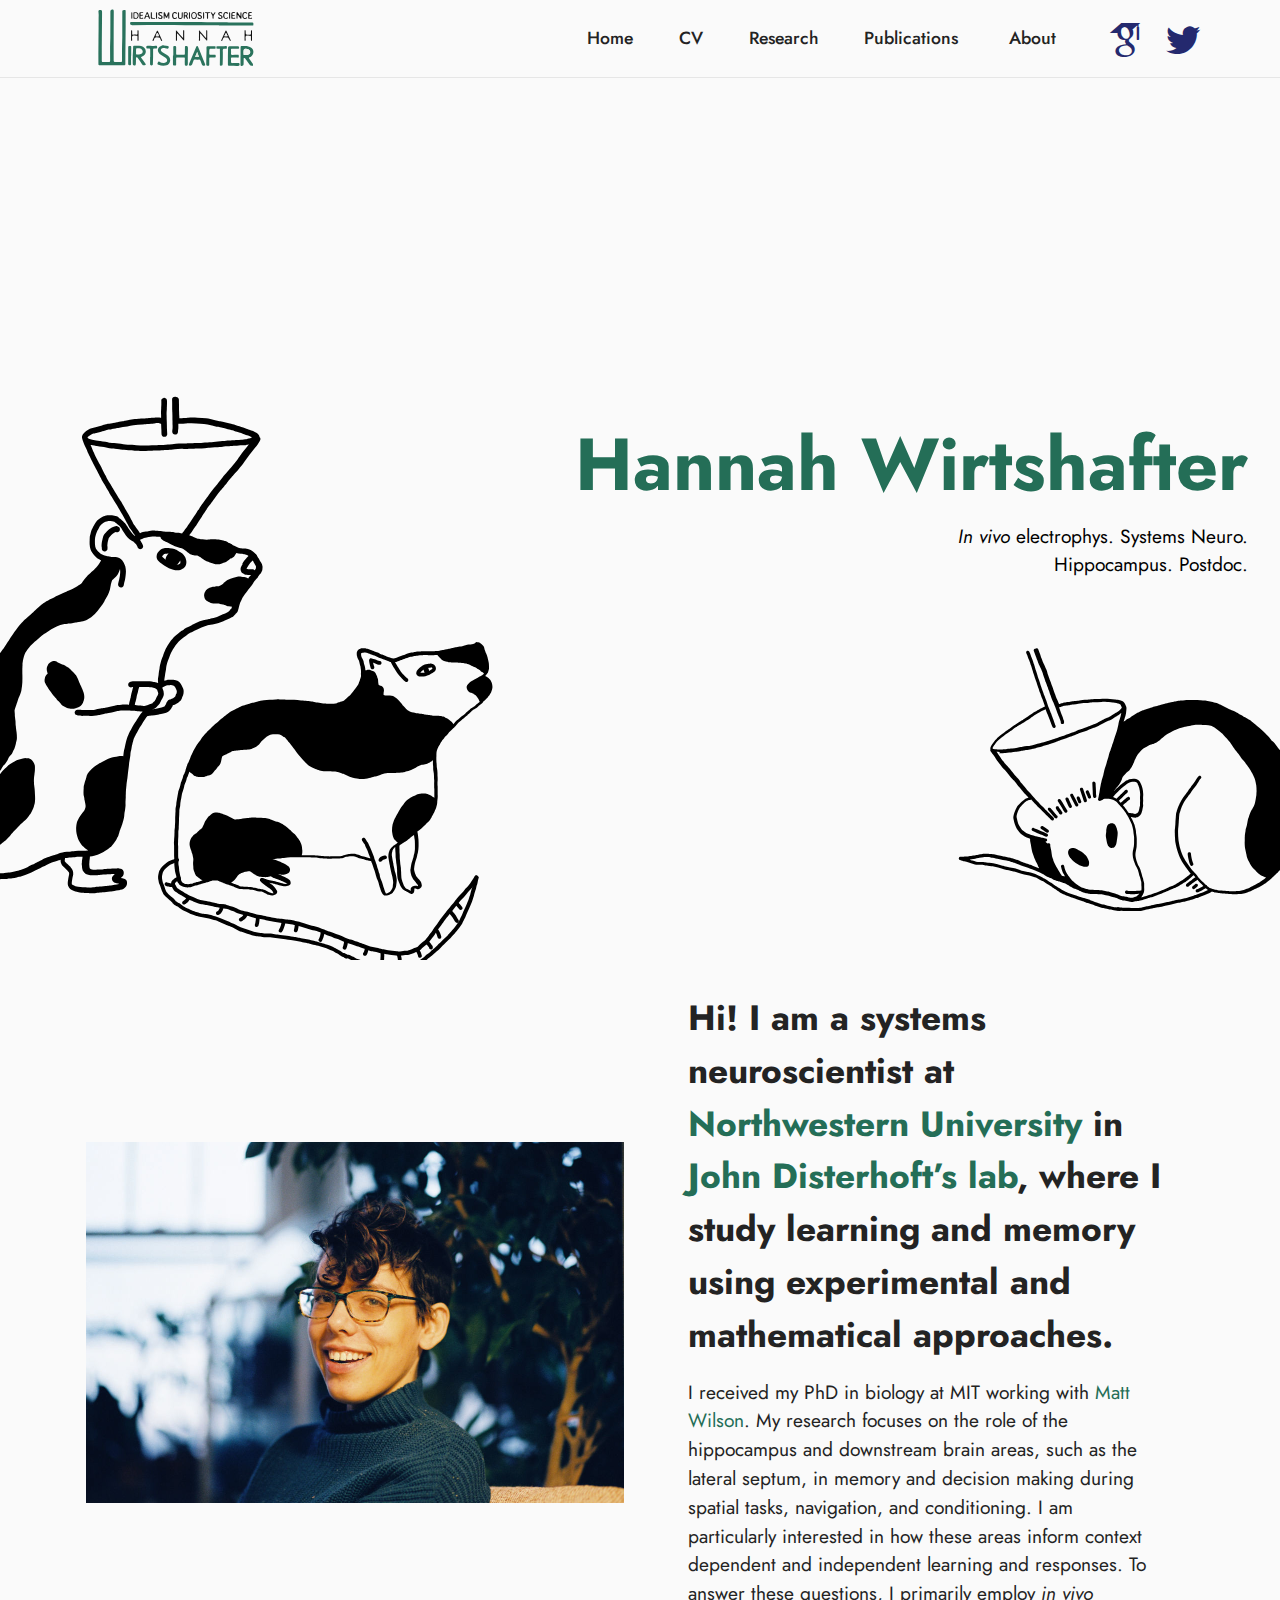
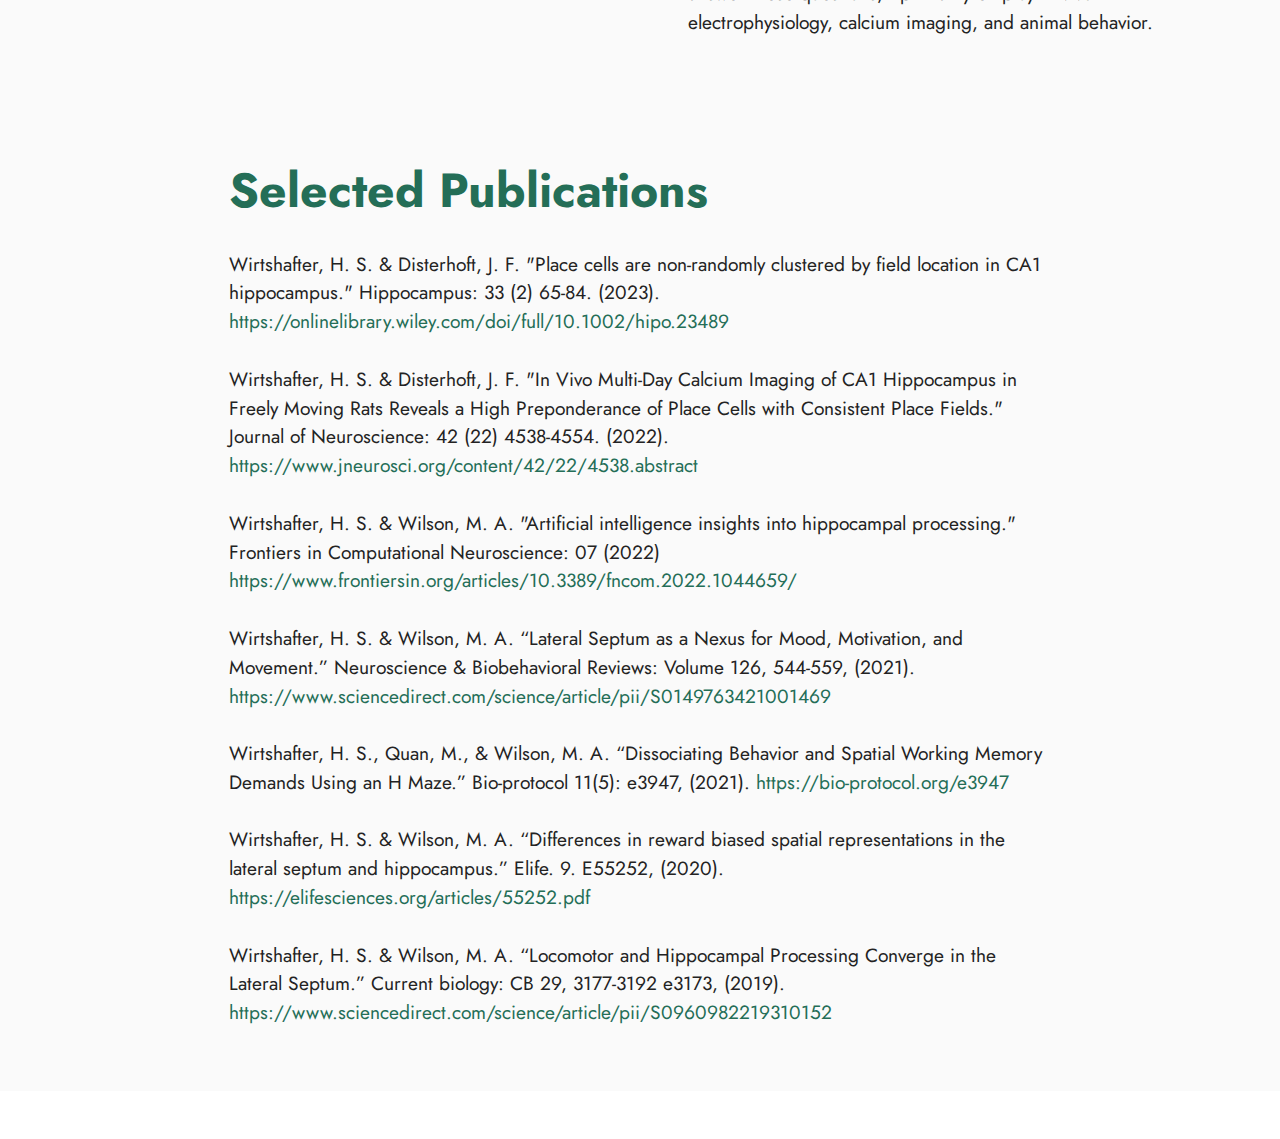
==== Hannah's Site/index.html @ 53ae618f "just some wee updates" ====
<!DOCTYPE html>
<html  >
<head>
  <!-- Site made with Mobirise Website Builder v5.3.10, https://mobirise.com -->
  <meta charset="UTF-8">
  <meta http-equiv="X-UA-Compatible" content="IE=edge">
  <meta name="generator" content="Mobirise v5.3.10, mobirise.com">
  <meta name="viewport" content="width=device-width, initial-scale=1, minimum-scale=1">
  <link rel="shortcut icon" href="assets/images/titletest.svg" type="image/x-icon">
  <meta name="description" content="">


  <title>Home</title>
  <link rel="stylesheet" href="assets/tether/tether.min.css">
  <link rel="stylesheet" href="assets/bootstrap/css/bootstrap.min.css">
  <link rel="stylesheet" href="assets/bootstrap/css/bootstrap-grid.min.css">
  <link rel="stylesheet" href="assets/bootstrap/css/bootstrap-reboot.min.css">
  <link rel="stylesheet" href="assets/dropdown/css/style.css">
  <link rel="stylesheet" href="assets/socicon/css/styles.css">
  <link rel="stylesheet" href="assets/theme/css/style.css">
  <link rel="preload" href="https://fonts.googleapis.com/css?family=Jost:100,200,300,400,500,600,700,800,900,100i,200i,300i,400i,500i,600i,700i,800i,900i&display=swap" as="style" onload="this.onload=null;this.rel='stylesheet'">
  <noscript><link rel="stylesheet" href="https://fonts.googleapis.com/css?family=Jost:100,200,300,400,500,600,700,800,900,100i,200i,300i,400i,500i,600i,700i,800i,900i&display=swap"></noscript>
  <link rel="preload" as="style" href="assets/mobirise/css/mbr-additional.css"><link rel="stylesheet" href="assets/mobirise/css/mbr-additional.css" type="text/css">




</head>
<body>

  <section class="menu cid-s48OLK6784" once="menu" id="menu1-h">

    <nav class="navbar navbar-dropdown navbar-fixed-top navbar-expand-lg">
        <div class="container-fluid">
            <div class="navbar-brand">
                <span class="navbar-logo">
                    <a href="index.html">
                        <img src="assets/images/titletest.svg" alt="Mobirise" style="height: 3.8rem;">
                    </a>
                </span>
                <span class="navbar-caption-wrap"><a class="navbar-caption text-black display-7" href="https://mobiri.se"></a></span>
            </div>
            <button class="navbar-toggler" type="button" data-toggle="collapse" data-target="#navbarSupportedContent" aria-controls="navbarNavAltMarkup" aria-expanded="false" aria-label="Toggle navigation">
                <div class="hamburger">
                    <span></span>
                    <span></span>
                    <span></span>
                    <span></span>
                </div>
            </button>
            <div class="collapse navbar-collapse" id="navbarSupportedContent">
                <ul class="navbar-nav nav-dropdown nav-right" data-app-modern-menu="true"><li class="nav-item"><a class="nav-link link text-black text-primary display-4" href="index.html">Home</a></li><li class="nav-item"><a class="nav-link link text-black text-primary display-4" href="assets/files/CVnew2020website.pdf" target="_blank">CV</a></li><li class="nav-item"><a class="nav-link link text-black text-primary display-4" href="Research.html">Research</a></li><li class="nav-item"><a class="nav-link link text-black text-primary display-4" href="Publications.html">Publications&nbsp;</a></li><li class="nav-item"><a class="nav-link link text-black text-primary display-4" href="About.html">About&nbsp;</a></li></ul>
                <div class="icons-menu">
                    <a class="iconfont-wrapper" href="https://scholar.google.com/citations?user=teWuHyEAAAAJ&hl=en" target="_blank">
                        <span class="p-2 mbr-iconfont socicon-googlescholar socicon" style="color: rgb(36, 41, 110); fill: rgb(36, 41, 110); font-size: 34px;"></span>
                    </a>
                    <a class="iconfont-wrapper" href="https://twitter.com/AheadOfTheNerve" target="_blank">
                        <span class="p-2 mbr-iconfont socicon-twitter socicon" style="color: rgb(36, 41, 110); fill: rgb(36, 41, 110); font-size: 34px;"></span>
                    </a>

                </div>

            </div>
        </div>
    </nav>

</section>

<section class="header7 cid-swWylrjLU1 mbr-fullscreen" id="header7-t">
    <div class="text-right container-fluid">
        <div class="row justify-content-end">
            <div class="col-12 col-lg-7">
                <h1 class="mbr-section-title mbr-fonts-style mb-3 display-1"><strong>Hannah Wirtshafter</strong></h1>

                <p class="mbr-text mbr-fonts-style display-7"><em>In vivo</em> electrophys. Systems Neuro. <br>Hippocampus. Postdoc.<br></p>

            </div>
        </div>
    </div>
</section>

<section class="image1 cid-swWHbcCbLH" id="image1-17">
    <div class="container">
        <div class="row align-items-center">
            <div class="col-12 col-lg-6">
                <div class="image-wrapper">
                    <img src="assets/images/169986bsli010807-r8-233-1076x721.jpg" alt="Mobirise">

                </div>
            </div>
            <div class="col-12 col-lg">
                <div class="text-wrapper">
                    <h3 class="mbr-section-title mbr-fonts-style mb-3 display-5"><strong>Hi! I am a systems neuroscientist at <a href="https://www.physio.northwestern.edu/" class="text-primary" target="_blank"><b>Northwestern University</b></a> in <a href="http://www.disterhoft.northwestern.edu/" class="text-primary"><b>John Disterhoft’s lab</b></a>, where I study learning and memory using experimental and mathematical approaches.</strong></h3>
                    <p class="mbr-text mbr-fonts-style display-7">I received my PhD in biology at MIT working with <a href="http://web.mit.edu/wilsonlab" class="text-primary" target="_blank">Matt Wilson</a>. My research focuses on the role of the hippocampus and downstream brain areas, such as the lateral septum, in memory and decision making during spatial tasks, navigation, and conditioning. I am particularly interested in how these areas inform context dependent and independent learning and responses. To answer these questions, I primarily employ <em>in vivo</em> electrophysiology, calcium imaging, and animal behavior.</p>
                </div>
            </div>
        </div>
    </div>
</section>

<section class="content1 cid-s48udlf8KU" id="content1-8">

    <div class="container">
        <div class="row justify-content-center">
            <div class="title col-12 col-md-9">
                <h3 class="mbr-section-title mbr-fonts-style align-center mb-4 display-2"><strong>Selected Publications</strong></h3>
                <h4 class="mbr-section-subtitle align-center mbr-fonts-style mb-4 display-7">Wirtshafter, H. S. &amp; Disterhoft, J. F. "Place cells are non-randomly clustered by field location in CA1 hippocampus." Hippocampus: 33 (2) 65-84. (2023). <a href="https://onlinelibrary.wiley.com/doi/full/10.1002/hipo.23489" class="text-primary">https://onlinelibrary.wiley.com/doi/full/10.1002/hipo.23489</a><div><br></div><div>Wirtshafter, H. S. &amp; Disterhoft, J. F. "In Vivo Multi-Day Calcium Imaging of CA1 Hippocampus in Freely Moving Rats Reveals a High Preponderance of Place Cells with Consistent Place Fields." Journal of Neuroscience: 42 (22) 4538-4554. (2022). <a href="https://www.jneurosci.org/content/42/22/4538.abstract" class="text-primary">https://www.jneurosci.org/content/42/22/4538.abstract</a><br><br>Wirtshafter, H. S. & Wilson, M. A. "Artificial intelligence insights into hippocampal processing." Frontiers in Computational Neuroscience: 07 (2022) <a href="https://www.frontiersin.org/articles/10.3389/fncom.2022.1044659/full?&utm_source=Email_to_authors_&utm_medium=Email&utm_content=T1_11.5e1_author&utm_campaign=Email_publication&field=&journalName=Frontiers_in_Computational_Neuroscience&id=1044659" class="text-primary">https://www.frontiersin.org/articles/10.3389/fncom.2022.1044659/</a><br><div><br></div><div> Wirtshafter, H. S. &amp; Wilson, M. A. “Lateral Septum as a Nexus for Mood, Motivation, and Movement.” Neuroscience &amp; Biobehavioral Reviews: Volume 126, 544-559, (2021). <a href="https://www.sciencedirect.com/science/article/pii/S0149763421001469" class="text-primary" target="_blank">https://www.sciencedirect.com/science/article/pii/S0149763421001469</a><div><br></div><div>Wirtshafter, H. S., Quan, M., &amp; Wilson, M. A. “Dissociating Behavior and Spatial Working Memory Demands Using an H Maze.” Bio-protocol 11(5): e3947, (2021). <a href="https://bio-protocol.org/e3947" class="text-primary" target="_blank">https://bio-protocol.org/e3947</a></div><div><br></div><div>Wirtshafter, H. S. &amp; Wilson, M. A. “Differences in reward biased spatial representations in the lateral septum and hippocampus.” Elife. 9. E55252, (2020). <a href="https://elifesciences.org/articles/55252.pdf" class="text-primary">https://elifesciences.org/articles/55252.pdf</a></div><div><br></div><div>Wirtshafter, H. S. &amp; Wilson, M. A. “Locomotor and Hippocampal Processing Converge in the Lateral Septum.” Current biology: CB 29, 3177-3192 e3173, (2019). <a href="https://elifesciences.org/articles/55252.pdf" class="text-primary">https://www.sciencedirect.com/science/article/pii/S0960982219310152</a></div></h4>

            </div>
        </div>
    </div>
</section><section style="background-color: #fff; font-family: -apple-system, BlinkMacSystemFont, 'Segoe UI', 'Roboto', 'Helvetica Neue', Arial, sans-serif; color:#aaa; font-size:12px; padding: 0; align-items: center; display: flex;"><a href="https://mobirise.site/f" style="flex: 1 1; height: 3rem; padding-left: 1rem;"></a></section><script src="assets/web/assets/jquery/jquery.min.js"></script>  <script src="assets/popper/popper.min.js"></script>  <script src="assets/tether/tether.min.js"></script>  <script src="assets/bootstrap/js/bootstrap.min.js"></script>  <script src="assets/smoothscroll/smooth-scroll.js"></script>  <script src="assets/dropdown/js/nav-dropdown.js"></script>  <script src="assets/dropdown/js/navbar-dropdown.js"></script>  <script src="assets/touchswipe/jquery.touch-swipe.min.js"></script>  <script src="assets/theme/js/script.js"></script>

<!-- Default Statcounter code for homepage
http://web.mit.edu/hsw/www/ -->
<script type="text/javascript">
var sc_project=7327026;
var sc_invisible=1;
var sc_security="7fc841f3";
</script>
<script type="text/javascript"
src="https://www.statcounter.com/counter/counter.js"
async></script>
<noscript><div class="statcounter"><img class="statcounter"
src="https://c.statcounter.com/7327026/0/7fc841f3/1/"
referrerPolicy="no-referrer-when-downgrade"></a></div></noscript>
<!-- End of Statcounter Code -->
</body>
</html>
---- Hannah's Site/assets/dropdown/css/style.css ----
.navbar-dropdown {
  left: 0;
  padding: 0;
  position: absolute;
  right: 0;
  top: 0;
  transition: all 0.45s ease;
  z-index: 1030;
  background: #282828; }
  .navbar-dropdown .navbar-logo {
    margin-right: 0.8rem;
    transition: margin 0.3s ease-in-out;
    vertical-align: middle; }
    .navbar-dropdown .navbar-logo img {
      height: 3.125rem;
      transition: all 0.3s ease-in-out; }
    .navbar-dropdown .navbar-logo.mbr-iconfont {
      font-size: 3.125rem;
      line-height: 3.125rem; }
  .navbar-dropdown .navbar-caption {
    font-weight: 700;
    white-space: normal;
    vertical-align: -4px;
    line-height: 3.125rem !important; }
    .navbar-dropdown .navbar-caption, .navbar-dropdown .navbar-caption:hover {
      color: inherit;
      text-decoration: none; }
  .navbar-dropdown .mbr-iconfont + .navbar-caption {
    vertical-align: -1px; }
  .navbar-dropdown.navbar-fixed-top {
    position: fixed; }
  .navbar-dropdown .navbar-brand span {
    vertical-align: -4px; }
  .navbar-dropdown.bg-color.transparent {
    background: none; }
  .navbar-dropdown.navbar-short .navbar-brand {
    padding: 0.625rem 0; }
    .navbar-dropdown.navbar-short .navbar-brand span {
      vertical-align: -1px; }
  .navbar-dropdown.navbar-short .navbar-caption {
    line-height: 2.375rem !important;
    vertical-align: -2px; }
  .navbar-dropdown.navbar-short .navbar-logo {
    margin-right: 0.5rem; }
    .navbar-dropdown.navbar-short .navbar-logo img {
      height: 2.375rem; }
    .navbar-dropdown.navbar-short .navbar-logo.mbr-iconfont {
      font-size: 2.375rem;
      line-height: 2.375rem; }
  .navbar-dropdown.navbar-short .mbr-table-cell {
    height: 3.625rem; }
  .navbar-dropdown .navbar-close {
    left: 0.6875rem;
    position: fixed;
    top: 0.75rem;
    z-index: 1000; }
  .navbar-dropdown .hamburger-icon {
    content: "";
    display: inline-block;
    vertical-align: middle;
    width: 16px;
    -webkit-box-shadow: 0 -6px 0 1px #282828,0 0 0 1px #282828,0 6px 0 1px #282828;
    -moz-box-shadow: 0 -6px 0 1px #282828,0 0 0 1px #282828,0 6px 0 1px #282828;
    box-shadow: 0 -6px 0 1px #282828,0 0 0 1px #282828,0 6px 0 1px #282828; }

.dropdown-menu .dropdown-toggle[data-toggle="dropdown-submenu"]::after {
  border-bottom: 0.35em solid transparent;
  border-left: 0.35em solid;
  border-right: 0;
  border-top: 0.35em solid transparent;
  margin-left: 0.3rem; }

.dropdown-menu .dropdown-item:focus {
  outline: 0; }

.nav-dropdown {
  font-size: 0.75rem;
  font-weight: 500;
  height: auto !important; }
  .nav-dropdown .nav-btn {
    padding-left: 1rem; }
  .nav-dropdown .link {
    margin: .667em 1.667em;
    font-weight: 500;
    padding: 0;
    transition: color .2s ease-in-out; }
    .nav-dropdown .link.dropdown-toggle {
      margin-right: 2.583em; }
      .nav-dropdown .link.dropdown-toggle::after {
        margin-left: .25rem;
        border-top: 0.35em solid;
        border-right: 0.35em solid transparent;
        border-left: 0.35em solid transparent;
        border-bottom: 0; }
      .nav-dropdown .link.dropdown-toggle[aria-expanded="true"] {
        margin: 0;
        padding: 0.667em 3.263em  0.667em 1.667em; }
  .nav-dropdown .link::after,
  .nav-dropdown .dropdown-item::after {
    color: inherit; }
  .nav-dropdown .btn {
    font-size: 0.75rem;
    font-weight: 700;
    letter-spacing: 0;
    margin-bottom: 0;
    padding-left: 1.25rem;
    padding-right: 1.25rem; }
  .nav-dropdown .dropdown-menu {
    border-radius: 0;
    border: 0;
    left: 0;
    margin: 0;
    padding-bottom: 1.25rem;
    padding-top: 1.25rem;
    position: relative; }
  .nav-dropdown .dropdown-submenu {
    margin-left: 0.125rem;
    top: 0; }
  .nav-dropdown .dropdown-item {
    font-weight: 500;
    line-height: 2;
    padding: 0.3846em 4.615em 0.3846em 1.5385em;
    position: relative;
    transition: color .2s ease-in-out, background-color .2s ease-in-out; }
    .nav-dropdown .dropdown-item::after {
      margin-top: -0.3077em;
      position: absolute;
      right: 1.1538em;
      top: 50%; }
    .nav-dropdown .dropdown-item:focus, .nav-dropdown .dropdown-item:hover {
      background: none; }

@media (max-width: 767px) {
  .nav-dropdown.navbar-toggleable-sm {
    bottom: 0;
    display: none;
    left: 0;
    overflow-x: hidden;
    position: fixed;
    top: 0;
    transform: translateX(-100%);
    -ms-transform: translateX(-100%);
    -webkit-transform: translateX(-100%);
    width: 18.75rem;
    z-index: 999; } }
.nav-dropdown.navbar-toggleable-xl {
  bottom: 0;
  display: none;
  left: 0;
  overflow-x: hidden;
  position: fixed;
  top: 0;
  transform: translateX(-100%);
  -ms-transform: translateX(-100%);
  -webkit-transform: translateX(-100%);
  width: 18.75rem;
  z-index: 999; }

.nav-dropdown-sm {
  display: block !important;
  overflow-x: hidden;
  overflow: auto;
  padding-top: 3.875rem; }
  .nav-dropdown-sm::after {
    content: "";
    display: block;
    height: 3rem;
    width: 100%; }
  .nav-dropdown-sm.collapse.in ~ .navbar-close {
    display: block !important; }
  .nav-dropdown-sm.collapsing, .nav-dropdown-sm.collapse.in {
    transform: translateX(0);
    -ms-transform: translateX(0);
    -webkit-transform: translateX(0);
    transition: all 0.25s ease-out;
    -webkit-transition: all 0.25s ease-out;
    background: #282828; }
  .nav-dropdown-sm.collapsing[aria-expanded="false"] {
    transform: translateX(-100%);
    -ms-transform: translateX(-100%);
    -webkit-transform: translateX(-100%); }
  .nav-dropdown-sm .nav-item {
    display: block;
    margin-left: 0 !important;
    padding-left: 0; }
  .nav-dropdown-sm .link,
  .nav-dropdown-sm .dropdown-item {
    border-top: 1px dotted rgba(255, 255, 255, 0.1);
    font-size: 0.8125rem;
    line-height: 1.6;
    margin: 0 !important;
    padding: 0.875rem 2.4rem 0.875rem 1.5625rem !important;
    position: relative;
    white-space: normal; }
    .nav-dropdown-sm .link:focus, .nav-dropdown-sm .link:hover,
    .nav-dropdown-sm .dropdown-item:focus,
    .nav-dropdown-sm .dropdown-item:hover {
      background: rgba(0, 0, 0, 0.2) !important;
      color: #c0a375; }
  .nav-dropdown-sm .nav-btn {
    position: relative;
    padding: 1.5625rem 1.5625rem 0 1.5625rem; }
    .nav-dropdown-sm .nav-btn::before {
      border-top: 1px dotted rgba(255, 255, 255, 0.1);
      content: "";
      left: 0;
      position: absolute;
      top: 0;
      width: 100%; }
    .nav-dropdown-sm .nav-btn + .nav-btn {
      padding-top: 0.625rem; }
      .nav-dropdown-sm .nav-btn + .nav-btn::before {
        display: none; }
  .nav-dropdown-sm .btn {
    padding: 0.625rem 0; }
  .nav-dropdown-sm .dropdown-toggle[data-toggle="dropdown-submenu"]::after {
    margin-left: .25rem;
    border-top: 0.35em solid;
    border-right: 0.35em solid transparent;
    border-left: 0.35em solid transparent;
    border-bottom: 0; }
  .nav-dropdown-sm .dropdown-toggle[data-toggle="dropdown-submenu"][aria-expanded="true"]::after {
    border-top: 0;
    border-right: 0.35em solid transparent;
    border-left: 0.35em solid transparent;
    border-bottom: 0.35em solid; }
  .nav-dropdown-sm .dropdown-menu {
    margin: 0;
    padding: 0;
    position: relative;
    top: 0;
    left: 0;
    width: 100%;
    border: 0;
    float: none;
    border-radius: 0;
    background: none; }
  .nav-dropdown-sm .dropdown-submenu {
    left: 100%;
    margin-left: 0.125rem;
    margin-top: -1.25rem;
    top: 0; }

.navbar-toggleable-sm .nav-dropdown .dropdown-menu {
  position: absolute; }

.navbar-toggleable-sm .nav-dropdown .dropdown-submenu {
  left: 100%;
  margin-left: 0.125rem;
  margin-top: -1.25rem;
  top: 0; }

.navbar-toggleable-sm.opened .nav-dropdown .dropdown-menu {
  position: relative; }

.navbar-toggleable-sm.opened .nav-dropdown .dropdown-submenu {
  left: 0;
  margin-left: 00rem;
  margin-top: 0rem;
  top: 0; }

.is-builder .nav-dropdown.collapsing {
  transition: none !important; }

/*# sourceMappingURL=style.css.map */
---- Hannah's Site/assets/socicon/css/styles.css ----
@charset "UTF-8";

@font-face {
  font-family: 'Socicon';
  src:  url('../fonts/socicon.eot');
  src:  url('../fonts/socicon.eot?#iefix') format('embedded-opentype'),
    url('../fonts/socicon.woff2') format('woff2'),
    url('../fonts/socicon.ttf') format('truetype'),
    url('../fonts/socicon.woff') format('woff'),
    url('../fonts/socicon.svg#socicon') format('svg');
  font-weight: normal;
  font-style: normal;
  font-display: swap;
}

[data-icon]:before {
  font-family: "socicon" !important;
  content: attr(data-icon);
  font-style: normal !important;
  font-weight: normal !important;
  font-variant: normal !important;
  text-transform: none !important;
  speak: none;
  line-height: 1;
  -webkit-font-smoothing: antialiased;
  -moz-osx-font-smoothing: grayscale;
}

[class^="socicon-"], [class*=" socicon-"] {
  /* use !important to prevent issues with browser extensions that change fonts */
  font-family: 'Socicon' !important;
  speak: none;
  font-style: normal;
  font-weight: normal;
  font-variant: normal;
  text-transform: none;
  line-height: 1;

  /* Better Font Rendering =========== */
  -webkit-font-smoothing: antialiased;
  -moz-osx-font-smoothing: grayscale;
}

.socicon-eitaa:before {
  content: "\e97c";
}
.socicon-soroush:before {
  content: "\e97d";
}
.socicon-bale:before {
  content: "\e97e";
}
.socicon-zazzle:before {
  content: "\e97b";
}
.socicon-society6:before {
  content: "\e97a";
}
.socicon-redbubble:before {
  content: "\e979";
}
.socicon-avvo:before {
  content: "\e978";
}
.socicon-stitcher:before {
  content: "\e977";
}
.socicon-googlehangouts:before {
  content: "\e974";
}
.socicon-dlive:before {
  content: "\e975";
}
.socicon-vsco:before {
  content: "\e976";
}
.socicon-flipboard:before {
  content: "\e973";
}
.socicon-ubuntu:before {
  content: "\e958";
}
.socicon-artstation:before {
  content: "\e959";
}
.socicon-invision:before {
  content: "\e95a";
}
.socicon-torial:before {
  content: "\e95b";
}
.socicon-collectorz:before {
  content: "\e95c";
}
.socicon-seenthis:before {
  content: "\e95d";
}
.socicon-googleplaymusic:before {
  content: "\e95e";
}
.socicon-debian:before {
  content: "\e95f";
}
.socicon-filmfreeway:before {
  content: "\e960";
}
.socicon-gnome:before {
  content: "\e961";
}
.socicon-itchio:before {
  content: "\e962";
}
.socicon-jamendo:before {
  content: "\e963";
}
.socicon-mix:before {
  content: "\e964";
}
.socicon-sharepoint:before {
  content: "\e965";
}
.socicon-tinder:before {
  content: "\e966";
}
.socicon-windguru:before {
  content: "\e967";
}
.socicon-cdbaby:before {
  content: "\e968";
}
.socicon-elementaryos:before {
  content: "\e969";
}
.socicon-stage32:before {
  content: "\e96a";
}
.socicon-tiktok:before {
  content: "\e96b";
}
.socicon-gitter:before {
  content: "\e96c";
}
.socicon-letterboxd:before {
  content: "\e96d";
}
.socicon-threema:before {
  content: "\e96e";
}
.socicon-splice:before {
  content: "\e96f";
}
.socicon-metapop:before {
  content: "\e970";
}
.socicon-naver:before {
  content: "\e971";
}
.socicon-remote:before {
  content: "\e972";
}
.socicon-internet:before {
  content: "\e957";
}
.socicon-moddb:before {
  content: "\e94b";
}
.socicon-indiedb:before {
  content: "\e94c";
}
.socicon-traxsource:before {
  content: "\e94d";
}
.socicon-gamefor:before {
  content: "\e94e";
}
.socicon-pixiv:before {
  content: "\e94f";
}
.socicon-myanimelist:before {
  content: "\e950";
}
.socicon-blackberry:before {
  content: "\e951";
}
.socicon-wickr:before {
  content: "\e952";
}
.socicon-spip:before {
  content: "\e953";
}
.socicon-napster:before {
  content: "\e954";
}
.socicon-beatport:before {
  content: "\e955";
}
.socicon-hackerone:before {
  content: "\e956";
}
.socicon-hackernews:before {
  content: "\e946";
}
.socicon-smashwords:before {
  content: "\e947";
}
.socicon-kobo:before {
  content: "\e948";
}
.socicon-bookbub:before {
  content: "\e949";
}
.socicon-mailru:before {
  content: "\e94a";
}
.socicon-gitlab:before {
  content: "\e945";
}
.socicon-instructables:before {
  content: "\e944";
}
.socicon-portfolio:before {
  content: "\e943";
}
.socicon-codered:before {
  content: "\e940";
}
.socicon-origin:before {
  content: "\e941";
}
.socicon-nextdoor:before {
  content: "\e942";
}
.socicon-udemy:before {
  content: "\e93f";
}
.socicon-livemaster:before {
  content: "\e93e";
}
.socicon-crunchbase:before {
  content: "\e93b";
}
.socicon-homefy:before {
  content: "\e93c";
}
.socicon-calendly:before {
  content: "\e93d";
}
.socicon-realtor:before {
  content: "\e90f";
}
.socicon-tidal:before {
  content: "\e910";
}
.socicon-qobuz:before {
  content: "\e911";
}
.socicon-natgeo:before {
  content: "\e912";
}
.socicon-mastodon:before {
  content: "\e913";
}
.socicon-unsplash:before {
  content: "\e914";
}
.socicon-homeadvisor:before {
  content: "\e915";
}
.socicon-angieslist:before {
  content: "\e916";
}
.socicon-codepen:before {
  content: "\e917";
}
.socicon-slack:before {
  content: "\e918";
}
.socicon-openaigym:before {
  content: "\e919";
}
.socicon-logmein:before {
  content: "\e91a";
}
.socicon-fiverr:before {
  content: "\e91b";
}
.socicon-gotomeeting:before {
  content: "\e91c";
}
.socicon-aliexpress:before {
  content: "\e91d";
}
.socicon-guru:before {
  content: "\e91e";
}
.socicon-appstore:before {
  content: "\e91f";
}
.socicon-homes:before {
  content: "\e920";
}
.socicon-zoom:before {
  content: "\e921";
}
.socicon-alibaba:before {
  content: "\e922";
}
.socicon-craigslist:before {
  content: "\e923";
}
.socicon-wix:before {
  content: "\e924";
}
.socicon-redfin:before {
  content: "\e925";
}
.socicon-googlecalendar:before {
  content: "\e926";
}
.socicon-shopify:before {
  content: "\e927";
}
.socicon-freelancer:before {
  content: "\e928";
}
.socicon-seedrs:before {
  content: "\e929";
}
.socicon-bing:before {
  content: "\e92a";
}
.socicon-doodle:before {
  content: "\e92b";
}
.socicon-bonanza:before {
  content: "\e92c";
}
.socicon-squarespace:before {
  content: "\e92d";
}
.socicon-toptal:before {
  content: "\e92e";
}
.socicon-gust:before {
  content: "\e92f";
}
.socicon-ask:before {
  content: "\e930";
}
.socicon-trulia:before {
  content: "\e931";
}
.socicon-loomly:before {
  content: "\e932";
}
.socicon-ghost:before {
  content: "\e933";
}
.socicon-upwork:before {
  content: "\e934";
}
.socicon-fundable:before {
  content: "\e935";
}
.socicon-booking:before {
  content: "\e936";
}
.socicon-googlemaps:before {
  content: "\e937";
}
.socicon-zillow:before {
  content: "\e938";
}
.socicon-niconico:before {
  content: "\e939";
}
.socicon-toneden:before {
  content: "\e93a";
}
.socicon-augment:before {
  content: "\e908";
}
.socicon-bitbucket:before {
  content: "\e909";
}
.socicon-fyuse:before {
  content: "\e90a";
}
.socicon-yt-gaming:before {
  content: "\e90b";
}
.socicon-sketchfab:before {
  content: "\e90c";
}
.socicon-mobcrush:before {
  content: "\e90d";
}
.socicon-microsoft:before {
  content: "\e90e";
}
.socicon-pandora:before {
  content: "\e907";
}
.socicon-messenger:before {
  content: "\e906";
}
.socicon-gamewisp:before {
  content: "\e905";
}
.socicon-bloglovin:before {
  content: "\e904";
}
.socicon-tunein:before {
  content: "\e903";
}
.socicon-gamejolt:before {
  content: "\e901";
}
.socicon-trello:before {
  content: "\e902";
}
.socicon-spreadshirt:before {
  content: "\e900";
}
.socicon-500px:before {
  content: "\e000";
}
.socicon-8tracks:before {
  content: "\e001";
}
.socicon-airbnb:before {
  content: "\e002";
}
.socicon-alliance:before {
  content: "\e003";
}
.socicon-amazon:before {
  content: "\e004";
}
.socicon-amplement:before {
  content: "\e005";
}
.socicon-android:before {
  content: "\e006";
}
.socicon-angellist:before {
  content: "\e007";
}
.socicon-apple:before {
  content: "\e008";
}
.socicon-appnet:before {
  content: "\e009";
}
.socicon-baidu:before {
  content: "\e00a";
}
.socicon-bandcamp:before {
  content: "\e00b";
}
.socicon-battlenet:before {
  content: "\e00c";
}
.socicon-mixer:before {
  content: "\e00d";
}
.socicon-bebee:before {
  content: "\e00e";
}
.socicon-bebo:before {
  content: "\e00f";
}
.socicon-behance:before {
  content: "\e010";
}
.socicon-blizzard:before {
  content: "\e011";
}
.socicon-blogger:before {
  content: "\e012";
}
.socicon-buffer:before {
  content: "\e013";
}
.socicon-chrome:before {
  content: "\e014";
}
.socicon-coderwall:before {
  content: "\e015";
}
.socicon-curse:before {
  content: "\e016";
}
.socicon-dailymotion:before {
  content: "\e017";
}
.socicon-deezer:before {
  content: "\e018";
}
.socicon-delicious:before {
  content: "\e019";
}
.socicon-deviantart:before {
  content: "\e01a";
}
.socicon-diablo:before {
  content: "\e01b";
}
.socicon-digg:before {
  content: "\e01c";
}
.socicon-discord:before {
  content: "\e01d";
}
.socicon-disqus:before {
  content: "\e01e";
}
.socicon-douban:before {
  content: "\e01f";
}
.socicon-draugiem:before {
  content: "\e020";
}
.socicon-dribbble:before {
  content: "\e021";
}
.socicon-drupal:before {
  content: "\e022";
}
.socicon-ebay:before {
  content: "\e023";
}
.socicon-ello:before {
  content: "\e024";
}
.socicon-endomodo:before {
  content: "\e025";
}
.socicon-envato:before {
  content: "\e026";
}
.socicon-etsy:before {
  content: "\e027";
}
.socicon-facebook:before {
  content: "\e028";
}
.socicon-feedburner:before {
  content: "\e029";
}
.socicon-filmweb:before {
  content: "\e02a";
}
.socicon-firefox:before {
  content: "\e02b";
}
.socicon-flattr:before {
  content: "\e02c";
}
.socicon-flickr:before {
  content: "\e02d";
}
.socicon-formulr:before {
  content: "\e02e";
}
.socicon-forrst:before {
  content: "\e02f";
}
.socicon-foursquare:before {
  content: "\e030";
}
.socicon-friendfeed:before {
  content: "\e031";
}
.socicon-github:before {
  content: "\e032";
}
.socicon-goodreads:before {
  content: "\e033";
}
.socicon-google:before {
  content: "\e034";
}
.socicon-googlescholar:before {
  content: "\e035";
}
.socicon-googlegroups:before {
  content: "\e036";
}
.socicon-googlephotos:before {
  content: "\e037";
}
.socicon-googleplus:before {
  content: "\e038";
}
.socicon-grooveshark:before {
  content: "\e039";
}
.socicon-hackerrank:before {
  content: "\e03a";
}
.socicon-hearthstone:before {
  content: "\e03b";
}
.socicon-hellocoton:before {
  content: "\e03c";
}
.socicon-heroes:before {
  content: "\e03d";
}
.socicon-smashcast:before {
  content: "\e03e";
}
.socicon-horde:before {
  content: "\e03f";
}
.socicon-houzz:before {
  content: "\e040";
}
.socicon-icq:before {
  content: "\e041";
}
.socicon-identica:before {
  content: "\e042";
}
.socicon-imdb:before {
  content: "\e043";
}
.socicon-instagram:before {
  content: "\e044";
}
.socicon-issuu:before {
  content: "\e045";
}
.socicon-istock:before {
  content: "\e046";
}
.socicon-itunes:before {
  content: "\e047";
}
.socicon-keybase:before {
  content: "\e048";
}
.socicon-lanyrd:before {
  content: "\e049";
}
.socicon-lastfm:before {
  content: "\e04a";
}
.socicon-line:before {
  content: "\e04b";
}
.socicon-linkedin:before {
  content: "\e04c";
}
.socicon-livejournal:before {
  content: "\e04d";
}
.socicon-lyft:before {
  content: "\e04e";
}
.socicon-macos:before {
  content: "\e04f";
}
.socicon-mail:before {
  content: "\e050";
}
.socicon-medium:before {
  content: "\e051";
}
.socicon-meetup:before {
  content: "\e052";
}
.socicon-mixcloud:before {
  content: "\e053";
}
.socicon-modelmayhem:before {
  content: "\e054";
}
.socicon-mumble:before {
  content: "\e055";
}
.socicon-myspace:before {
  content: "\e056";
}
.socicon-newsvine:before {
  content: "\e057";
}
.socicon-nintendo:before {
  content: "\e058";
}
.socicon-npm:before {
  content: "\e059";
}
.socicon-odnoklassniki:before {
  content: "\e05a";
}
.socicon-openid:before {
  content: "\e05b";
}
.socicon-opera:before {
  content: "\e05c";
}
.socicon-outlook:before {
  content: "\e05d";
}
.socicon-overwatch:before {
  content: "\e05e";
}
.socicon-patreon:before {
  content: "\e05f";
}
.socicon-paypal:before {
  content: "\e060";
}
.socicon-periscope:before {
  content: "\e061";
}
.socicon-persona:before {
  content: "\e062";
}
.socicon-pinterest:before {
  content: "\e063";
}
.socicon-play:before {
  content: "\e064";
}
.socicon-player:before {
  content: "\e065";
}
.socicon-playstation:before {
  content: "\e066";
}
.socicon-pocket:before {
  content: "\e067";
}
.socicon-qq:before {
  content: "\e068";
}
.socicon-quora:before {
  content: "\e069";
}
.socicon-raidcall:before {
  content: "\e06a";
}
.socicon-ravelry:before {
  content: "\e06b";
}
.socicon-reddit:before {
  content: "\e06c";
}
.socicon-renren:before {
  content: "\e06d";
}
.socicon-researchgate:before {
  content: "\e06e";
}
.socicon-residentadvisor:before {
  content: "\e06f";
}
.socicon-reverbnation:before {
  content: "\e070";
}
.socicon-rss:before {
  content: "\e071";
}
.socicon-sharethis:before {
  content: "\e072";
}
.socicon-skype:before {
  content: "\e073";
}
.socicon-slideshare:before {
  content: "\e074";
}
.socicon-smugmug:before {
  content: "\e075";
}
.socicon-snapchat:before {
  content: "\e076";
}
.socicon-songkick:before {
  content: "\e077";
}
.socicon-soundcloud:before {
  content: "\e078";
}
.socicon-spotify:before {
  content: "\e079";
}
.socicon-stackexchange:before {
  content: "\e07a";
}
.socicon-stackoverflow:before {
  content: "\e07b";
}
.socicon-starcraft:before {
  content: "\e07c";
}
.socicon-stayfriends:before {
  content: "\e07d";
}
.socicon-steam:before {
  content: "\e07e";
}
.socicon-storehouse:before {
  content: "\e07f";
}
.socicon-strava:before {
  content: "\e080";
}
.socicon-streamjar:before {
  content: "\e081";
}
.socicon-stumbleupon:before {
  content: "\e082";
}
.socicon-swarm:before {
  content: "\e083";
}
.socicon-teamspeak:before {
  content: "\e084";
}
.socicon-teamviewer:before {
  content: "\e085";
}
.socicon-technorati:before {
  content: "\e086";
}
.socicon-telegram:before {
  content: "\e087";
}
.socicon-tripadvisor:before {
  content: "\e088";
}
.socicon-tripit:before {
  content: "\e089";
}
.socicon-triplej:before {
  content: "\e08a";
}
.socicon-tumblr:before {
  content: "\e08b";
}
.socicon-twitch:before {
  content: "\e08c";
}
.socicon-twitter:before {
  content: "\e08d";
}
.socicon-uber:before {
  content: "\e08e";
}
.socicon-ventrilo:before {
  content: "\e08f";
}
.socicon-viadeo:before {
  content: "\e090";
}
.socicon-viber:before {
  content: "\e091";
}
.socicon-viewbug:before {
  content: "\e092";
}
.socicon-vimeo:before {
  content: "\e093";
}
.socicon-vine:before {
  content: "\e094";
}
.socicon-vkontakte:before {
  content: "\e095";
}
.socicon-warcraft:before {
  content: "\e096";
}
.socicon-wechat:before {
  content: "\e097";
}
.socicon-weibo:before {
  content: "\e098";
}
.socicon-whatsapp:before {
  content: "\e099";
}
.socicon-wikipedia:before {
  content: "\e09a";
}
.socicon-windows:before {
  content: "\e09b";
}
.socicon-wordpress:before {
  content: "\e09c";
}
.socicon-wykop:before {
  content: "\e09d";
}
.socicon-xbox:before {
  content: "\e09e";
}
.socicon-xing:before {
  content: "\e09f";
}
.socicon-yahoo:before {
  content: "\e0a0";
}
.socicon-yammer:before {
  content: "\e0a1";
}
.socicon-yandex:before {
  content: "\e0a2";
}
.socicon-yelp:before {
  content: "\e0a3";
}
.socicon-younow:before {
  content: "\e0a4";
}
.socicon-youtube:before {
  content: "\e0a5";
}
.socicon-zapier:before {
  content: "\e0a6";
}
.socicon-zerply:before {
  content: "\e0a7";
}
.socicon-zomato:before {
  content: "\e0a8";
}
.socicon-zynga:before {
  content: "\e0a9";
}
---- Hannah's Site/assets/theme/css/style.css ----
@charset "UTF-8";
section {
  background-color: #ffffff;
}

body {
  font-style: normal;
  line-height: 1.5;
  font-weight: 400;
  color: #232323;
  position: relative;
}

section,
.container,
.container-fluid {
  position: relative;
  word-wrap: break-word;
}

a.mbr-iconfont:hover {
  text-decoration: none;
}

.article .lead p,
.article .lead ul,
.article .lead ol,
.article .lead pre,
.article .lead blockquote {
  margin-bottom: 0;
}

a {
  font-style: normal;
  font-weight: 400;
  cursor: pointer;
}
a, a:hover {
  text-decoration: none;
}

.mbr-section-title {
  font-style: normal;
  line-height: 1.3;
}

.mbr-section-subtitle {
  line-height: 1.3;
}

.mbr-text {
  font-style: normal;
  line-height: 1.7;
}

h1,
h2,
h3,
h4,
h5,
h6,
.display-1,
.display-2,
.display-4,
.display-5,
.display-7,
span,
p,
a {
  line-height: 1;
  word-break: break-word;
  word-wrap: break-word;
  font-weight: 400;
}

b,
strong {
  font-weight: bold;
}

input:-webkit-autofill, input:-webkit-autofill:hover, input:-webkit-autofill:focus, input:-webkit-autofill:active {
  transition-delay: 9999s;
  -webkit-transition-property: background-color, color;
  transition-property: background-color, color;
}

textarea[type=hidden] {
  display: none;
}

section {
  background-position: 50% 50%;
  background-repeat: no-repeat;
  background-size: cover;
}
section .mbr-background-video,
section .mbr-background-video-preview {
  position: absolute;
  bottom: 0;
  left: 0;
  right: 0;
  top: 0;
}

.hidden {
  visibility: hidden;
}

.mbr-z-index20 {
  z-index: 20;
}

/*! Base colors */
.mbr-white {
  color: #ffffff;
}

.mbr-black {
  color: #111111;
}

.mbr-bg-white {
  background-color: #ffffff;
}

.mbr-bg-black {
  background-color: #000000;
}

/*! Text-aligns */
.align-left {
  text-align: left;
}

.align-center {
  text-align: center;
}

.align-right {
  text-align: right;
}

/*! Font-weight  */
.mbr-light {
  font-weight: 300;
}

.mbr-regular {
  font-weight: 400;
}

.mbr-semibold {
  font-weight: 500;
}

.mbr-bold {
  font-weight: 700;
}

/*! Media  */
.media-content {
  flex-basis: 100%;
}

.media-container-row {
  display: flex;
  flex-direction: row;
  flex-wrap: wrap;
  justify-content: center;
  align-content: center;
  align-items: start;
}
.media-container-row .media-size-item {
  width: 400px;
}

.media-container-column {
  display: flex;
  flex-direction: column;
  flex-wrap: wrap;
  justify-content: center;
  align-content: center;
  align-items: stretch;
}
.media-container-column > * {
  width: 100%;
}

@media (min-width: 992px) {
  .media-container-row {
    flex-wrap: nowrap;
  }
}
figure {
  margin-bottom: 0;
  overflow: hidden;
}

figure[mbr-media-size] {
  transition: width 0.1s;
}

img,
iframe {
  display: block;
  width: 100%;
}

.card {
  background-color: transparent;
  border: none;
}

.card-box {
  width: 100%;
}

.card-img {
  text-align: center;
  flex-shrink: 0;
  -webkit-flex-shrink: 0;
}

.media {
  max-width: 100%;
  margin: 0 auto;
}

.mbr-figure {
  align-self: center;
}

.media-container > div {
  max-width: 100%;
}

.mbr-figure img,
.card-img img {
  width: 100%;
}

@media (max-width: 991px) {
  .media-size-item {
    width: auto !important;
  }

  .media {
    width: auto;
  }

  .mbr-figure {
    width: 100% !important;
  }
}
/*! Buttons */
.mbr-section-btn {
  margin-left: -0.6rem;
  margin-right: -0.6rem;
  font-size: 0;
}

.btn {
  font-weight: 600;
  border-width: 1px;
  font-style: normal;
  margin: 0.6rem 0.6rem;
  white-space: normal;
  transition: all 0.2s ease-in-out;
  display: inline-flex;
  align-items: center;
  justify-content: center;
  word-break: break-word;
}

.btn-sm {
  font-weight: 600;
  letter-spacing: 0px;
  transition: all 0.3s ease-in-out;
}

.btn-md {
  font-weight: 600;
  letter-spacing: 0px;
  transition: all 0.3s ease-in-out;
}

.btn-lg {
  font-weight: 600;
  letter-spacing: 0px;
  transition: all 0.3s ease-in-out;
}

.btn-form {
  margin: 0;
}
.btn-form:hover {
  cursor: pointer;
}

nav .mbr-section-btn {
  margin-left: 0rem;
  margin-right: 0rem;
}

/*! Btn icon margin */
.btn .mbr-iconfont,
.btn.btn-sm .mbr-iconfont {
  order: 1;
  cursor: pointer;
  margin-left: 0.5rem;
  vertical-align: sub;
}

.btn.btn-md .mbr-iconfont,
.btn.btn-md .mbr-iconfont {
  margin-left: 0.8rem;
}

.mbr-regular {
  font-weight: 400;
}

.mbr-semibold {
  font-weight: 500;
}

.mbr-bold {
  font-weight: 700;
}

[type=submit] {
  -webkit-appearance: none;
}

/*! Full-screen */
.mbr-fullscreen .mbr-overlay {
  min-height: 100vh;
}

.mbr-fullscreen {
  display: flex;
  display: -moz-flex;
  display: -ms-flex;
  display: -o-flex;
  align-items: center;
  min-height: 100vh;
  padding-top: 3rem;
  padding-bottom: 3rem;
}

/*! Map */
.map {
  height: 25rem;
  position: relative;
}
.map iframe {
  width: 100%;
  height: 100%;
}

/*! Scroll to top arrow */
.mbr-arrow-up {
  bottom: 25px;
  right: 90px;
  position: fixed;
  text-align: right;
  z-index: 5000;
  color: #ffffff;
  font-size: 22px;
}

.mbr-arrow-up a {
  background: rgba(0, 0, 0, 0.2);
  border-radius: 50%;
  color: #fff;
  display: inline-block;
  height: 60px;
  width: 60px;
  border: 2px solid #fff;
  outline-style: none !important;
  position: relative;
  text-decoration: none;
  transition: all 0.3s ease-in-out;
  cursor: pointer;
  text-align: center;
}
.mbr-arrow-up a:hover {
  background-color: rgba(0, 0, 0, 0.4);
}
.mbr-arrow-up a i {
  line-height: 60px;
}

.mbr-arrow-up-icon {
  display: block;
  color: #fff;
}

.mbr-arrow-up-icon::before {
  content: "›";
  display: inline-block;
  font-family: serif;
  font-size: 22px;
  line-height: 1;
  font-style: normal;
  position: relative;
  top: 6px;
  left: -4px;
  transform: rotate(-90deg);
}

/*! Arrow Down */
.mbr-arrow {
  position: absolute;
  bottom: 45px;
  left: 50%;
  width: 60px;
  height: 60px;
  cursor: pointer;
  background-color: rgba(80, 80, 80, 0.5);
  border-radius: 50%;
  transform: translateX(-50%);
}
@media (max-width: 767px) {
  .mbr-arrow {
    display: none;
  }
}
.mbr-arrow > a {
  display: inline-block;
  text-decoration: none;
  outline-style: none;
  -webkit-animation: arrowdown 1.7s ease-in-out infinite;
          animation: arrowdown 1.7s ease-in-out infinite;
  color: #ffffff;
}
.mbr-arrow > a > i {
  position: absolute;
  top: -2px;
  left: 15px;
  font-size: 2rem;
}

#scrollToTop a i::before {
  content: "";
  position: absolute;
  display: block;
  border-bottom: 2.5px solid #fff;
  border-left: 2.5px solid #fff;
  width: 27.8%;
  height: 27.8%;
  left: 50%;
  top: 51%;
  transform: translateY(-30%) translateX(-50%) rotate(135deg);
}

@keyframes arrowdown {
  0% {
    transform: translateY(0px);
  }
  50% {
    transform: translateY(-5px);
  }
  100% {
    transform: translateY(0px);
  }
}
@-webkit-keyframes arrowdown {
  0% {
    transform: translateY(0px);
  }
  50% {
    transform: translateY(-5px);
  }
  100% {
    transform: translateY(0px);
  }
}
@media (max-width: 500px) {
  .mbr-arrow-up {
    left: 0;
    right: 0;
    text-align: center;
  }
}
/*Gradients animation*/
@keyframes gradient-animation {
  from {
    background-position: 0% 100%;
    -webkit-animation-timing-function: ease-in-out;
            animation-timing-function: ease-in-out;
  }
  to {
    background-position: 100% 0%;
    -webkit-animation-timing-function: ease-in-out;
            animation-timing-function: ease-in-out;
  }
}
@-webkit-keyframes gradient-animation {
  from {
    background-position: 0% 100%;
    -webkit-animation-timing-function: ease-in-out;
            animation-timing-function: ease-in-out;
  }
  to {
    background-position: 100% 0%;
    -webkit-animation-timing-function: ease-in-out;
            animation-timing-function: ease-in-out;
  }
}
.bg-gradient {
  background-size: 200% 200%;
  animation: gradient-animation 5s infinite alternate;
  -webkit-animation: gradient-animation 5s infinite alternate;
}

.menu .navbar-brand {
  display: -webkit-flex;
}
.menu .navbar-brand span {
  display: flex;
  display: -webkit-flex;
}
.menu .navbar-brand .navbar-caption-wrap {
  display: -webkit-flex;
}
.menu .navbar-brand .navbar-logo img {
  display: -webkit-flex;
  width: auto;
}
@media (min-width: 768px) and (max-width: 991px) {
  .menu .navbar-toggleable-sm .navbar-nav {
    display: -ms-flexbox;
  }
}
@media (max-width: 991px) {
  .menu .navbar-collapse {
    max-height: 93.5vh;
  }
  .menu .navbar-collapse.show {
    overflow: auto;
  }
}
@media (min-width: 992px) {
  .menu .navbar-nav.nav-dropdown {
    display: -webkit-flex;
  }
  .menu .navbar-toggleable-sm .navbar-collapse {
    display: -webkit-flex !important;
  }
  .menu .collapsed .navbar-collapse {
    max-height: 93.5vh;
  }
  .menu .collapsed .navbar-collapse.show {
    overflow: auto;
  }
}
@media (max-width: 767px) {
  .menu .navbar-collapse {
    max-height: 80vh;
  }
}

.nav-link .mbr-iconfont {
  margin-right: 0.5rem;
}

.navbar {
  display: -webkit-flex;
  -webkit-flex-wrap: wrap;
  -webkit-align-items: center;
  -webkit-justify-content: space-between;
}

.navbar-collapse {
  -webkit-flex-basis: 100%;
  -webkit-flex-grow: 1;
  -webkit-align-items: center;
}

.nav-dropdown .link {
  padding: 0.667em 1.667em !important;
  margin: 0 !important;
}

.nav {
  display: -webkit-flex;
  -webkit-flex-wrap: wrap;
}

.row {
  display: -webkit-flex;
  -webkit-flex-wrap: wrap;
}

.justify-content-center {
  -webkit-justify-content: center;
}

.form-inline {
  display: -webkit-flex;
}

.card-wrapper {
  -webkit-flex: 1;
}

.carousel-control {
  z-index: 10;
  display: -webkit-flex;
}

.carousel-controls {
  display: -webkit-flex;
}

.media {
  display: -webkit-flex;
}

.form-group:focus {
  outline: none;
}

.jq-selectbox__select {
  padding: 7px 0;
  position: relative;
}

.jq-selectbox__dropdown {
  overflow: hidden;
  border-radius: 10px;
  position: absolute;
  top: 100%;
  left: 0 !important;
  width: 100% !important;
}

.jq-selectbox__trigger-arrow {
  right: 0;
  transform: translateY(-50%);
}

.jq-selectbox li {
  padding: 1.07em 0.5em;
}

input[type=range] {
  padding-left: 0 !important;
  padding-right: 0 !important;
}

.modal-dialog,
.modal-content {
  height: 100%;
}

.modal-dialog .carousel-inner {
  height: calc(100vh - 1.75rem);
}
@media (max-width: 575px) {
  .modal-dialog .carousel-inner {
    height: calc(100vh - 1rem);
  }
}

.carousel-item {
  text-align: center;
}

.carousel-item img {
  margin: auto;
}

.navbar-toggler {
  align-self: flex-start;
  padding: 0.25rem 0.75rem;
  font-size: 1.25rem;
  line-height: 1;
  background: transparent;
  border: 1px solid transparent;
  border-radius: 0.25rem;
}

.navbar-toggler:focus,
.navbar-toggler:hover {
  text-decoration: none;
}

.navbar-toggler-icon {
  display: inline-block;
  width: 1.5em;
  height: 1.5em;
  vertical-align: middle;
  content: "";
  background: no-repeat center center;
  background-size: 100% 100%;
}

.navbar-toggler-left {
  position: absolute;
  left: 1rem;
}

.navbar-toggler-right {
  position: absolute;
  right: 1rem;
}

.card-img {
  width: auto;
}

.menu .navbar.collapsed:not(.beta-menu) {
  flex-direction: column;
}

.carousel-item.active,
.carousel-item-next,
.carousel-item-prev {
  display: flex;
}

.note-air-layout .dropup .dropdown-menu,
.note-air-layout .navbar-fixed-bottom .dropdown .dropdown-menu {
  bottom: initial !important;
}

html,
body {
  height: auto;
  min-height: 100vh;
}

.dropup .dropdown-toggle::after {
  display: none;
}

.form-asterisk {
  font-family: initial;
  position: absolute;
  top: -2px;
  font-weight: normal;
}

.form-control-label {
  position: relative;
  cursor: pointer;
  margin-bottom: 0.357em;
  padding: 0;
}

.alert {
  color: #ffffff;
  border-radius: 0;
  border: 0;
  font-size: 1.1rem;
  line-height: 1.5;
  margin-bottom: 1.875rem;
  padding: 1.25rem;
  position: relative;
  text-align: center;
}
.alert.alert-form::after {
  background-color: inherit;
  bottom: -7px;
  content: "";
  display: block;
  height: 14px;
  left: 50%;
  margin-left: -7px;
  position: absolute;
  transform: rotate(45deg);
  width: 14px;
}

.form-control {
  background-color: #ffffff;
  background-clip: border-box;
  color: #232323;
  line-height: 1rem !important;
  height: auto;
  padding: 0.6rem 1.2rem;
  transition: border-color 0.25s ease 0s;
  border: 1px solid transparent !important;
  border-radius: 4px;
  box-shadow: rgba(0, 0, 0, 0.07) 0px 1px 1px 0px, rgba(0, 0, 0, 0.07) 0px 1px 3px 0px, rgba(0, 0, 0, 0.03) 0px 0px 0px 1px;
}
.form-active .form-control:invalid {
  border-color: red;
}

form .row {
  margin-left: -0.6rem;
  margin-right: -0.6rem;
}
form .row [class*=col] {
  padding-left: 0.6rem;
  padding-right: 0.6rem;
}

form .mbr-section-btn {
  margin: 0;
  padding-left: 0.6rem;
  padding-right: 0.6rem;
}

form .btn {
  display: flex;
  padding: 0.6rem 1.2rem;
  margin: 0;
}

form .form-check-input {
  margin-top: 0.5;
}

textarea.form-control {
  line-height: 1.5rem !important;
}

.form-group {
  margin-bottom: 1.2rem;
}

.form-control,
form .btn {
  min-height: 48px;
}

.gdpr-block label span.textGDPR input[name=gdpr] {
  top: 7px;
}

.form-control:focus {
  box-shadow: none;
}

:focus {
  outline: none;
}

.mbr-overlay {
  background-color: #000;
  bottom: 0;
  left: 0;
  opacity: 0.5;
  position: absolute;
  right: 0;
  top: 0;
  z-index: 0;
  pointer-events: none;
}

blockquote {
  font-style: italic;
  padding: 3rem;
  font-size: 1.09rem;
  position: relative;
  border-left: 3px solid;
}

ul,
ol,
pre,
blockquote {
  margin-bottom: 2.3125rem;
}

.mt-4 {
  margin-top: 2rem !important;
}

.mb-4 {
  margin-bottom: 2rem !important;
}

@media (min-width: 992px) {
  .container {
    padding-left: 16px;
    padding-right: 16px;
  }

  .row {
    margin-left: -16px;
    margin-right: -16px;
  }
  .row > [class*=col] {
    padding-left: 16px;
    padding-right: 16px;
  }
}
@media (min-width: 768px) {
  .container-fluid {
    padding-left: 32px;
    padding-right: 32px;
  }
}
@media (min-width: 768px) and (max-width: 991px) {
  .mbr-container {
    padding-left: 32px;
    padding-right: 32px;
  }
}
@media (max-width: 767px) {
  .mbr-container {
    padding-left: 16px;
    padding-right: 16px;
  }
}
.card-wrapper,
.item-wrapper {
  overflow: hidden;
}

.app-video-wrapper > img {
  opacity: 1;
}.engine {
	position: absolute;
	text-indent: -2400px;
	text-align: center;
	padding: 0;
	top: 0;
	left: -2400px;
}
---- Hannah's Site/assets/mobirise/css/mbr-additional.css ----
body {
  font-family: IBM Plex Sans;
}
.display-1 {
  font-family: 'Jost', sans-serif;
  font-size: 4.6rem;
  line-height: 1.1;
}
.display-1 > .mbr-iconfont {
  font-size: 5.75rem;
}
.display-2 {
  font-family: 'Jost', sans-serif;
  font-size: 3rem;
  line-height: 1.1;
}
.display-2 > .mbr-iconfont {
  font-size: 3.75rem;
}
.display-4 {
  font-family: 'Jost', sans-serif;
  font-size: 1.1rem;
  line-height: 1.5;
}
.display-4 > .mbr-iconfont {
  font-size: 1.375rem;
}
.display-5 {
  font-family: 'Jost', sans-serif;
  font-size: 2.2rem;
  line-height: 1.5;
}
.display-5 > .mbr-iconfont {
  font-size: 2.75rem;
}
.display-7 {
  font-family: 'Jost', sans-serif;
  font-size: 1.2rem;
  line-height: 1.5;
}
.display-7 > .mbr-iconfont {
  font-size: 1.5rem;
}
/* ---- Fluid typography for mobile devices ---- */
/* 1.4 - font scale ratio ( bootstrap == 1.42857 ) */
/* 100vw - current viewport width */
/* (48 - 20)  48 == 48rem == 768px, 20 == 20rem == 320px(minimal supported viewport) */
/* 0.65 - min scale variable, may vary */
@media (max-width: 992px) {
  .display-1 {
    font-size: 3.68rem;
  }
}
@media (max-width: 768px) {
  .display-1 {
    font-size: 3.22rem;
    font-size: calc( 2.26rem + (4.6 - 2.26) * ((100vw - 20rem) / (48 - 20)));
    line-height: calc( 1.1 * (2.26rem + (4.6 - 2.26) * ((100vw - 20rem) / (48 - 20))));
  }
  .display-2 {
    font-size: 2.4rem;
    font-size: calc( 1.7rem + (3 - 1.7) * ((100vw - 20rem) / (48 - 20)));
    line-height: calc( 1.3 * (1.7rem + (3 - 1.7) * ((100vw - 20rem) / (48 - 20))));
  }
  .display-4 {
    font-size: 0.88rem;
    font-size: calc( 1.0350000000000001rem + (1.1 - 1.0350000000000001) * ((100vw - 20rem) / (48 - 20)));
    line-height: calc( 1.4 * (1.0350000000000001rem + (1.1 - 1.0350000000000001) * ((100vw - 20rem) / (48 - 20))));
  }
  .display-5 {
    font-size: 1.76rem;
    font-size: calc( 1.42rem + (2.2 - 1.42) * ((100vw - 20rem) / (48 - 20)));
    line-height: calc( 1.4 * (1.42rem + (2.2 - 1.42) * ((100vw - 20rem) / (48 - 20))));
  }
  .display-7 {
    font-size: 0.96rem;
    font-size: calc( 1.07rem + (1.2 - 1.07) * ((100vw - 20rem) / (48 - 20)));
    line-height: calc( 1.4 * (1.07rem + (1.2 - 1.07) * ((100vw - 20rem) / (48 - 20))));
  }
}
/* Buttons */
.btn {
  padding: 0.6rem 1.2rem;
  border-radius: 4px;
}
.btn-sm {
  padding: 0.6rem 1.2rem;
  border-radius: 4px;
}
.btn-md {
  padding: 0.6rem 1.2rem;
  border-radius: 4px;
}
.btn-lg {
  padding: 1rem 2.6rem;
  border-radius: 4px;
}
.bg-primary {
  background-color: #246e57 !important;
}
.bg-success {
  background-color: #40b0bf !important;
}
.bg-info {
  background-color: #47b5ed !important;
}
.bg-warning {
  background-color: #ffe161 !important;
}
.bg-danger {
  background-color: #ff9966 !important;
}
.btn-primary,
.btn-primary:active {
  background-color: #246e57 !important;
  border-color: #246e57 !important;
  color: #ffffff !important;
  box-shadow: 0 2px 2px 0 rgba(0, 0, 0, 0.2);
}
.btn-primary:hover,
.btn-primary:focus,
.btn-primary.focus,
.btn-primary.active {
  color: #ffffff !important;
  background-color: #0f2d23 !important;
  border-color: #0f2d23 !important;
  box-shadow: 0 2px 5px 0 rgba(0, 0, 0, 0.2);
}
.btn-primary.disabled,
.btn-primary:disabled {
  color: #ffffff !important;
  background-color: #0f2d23 !important;
  border-color: #0f2d23 !important;
}
.btn-secondary,
.btn-secondary:active {
  background-color: #ff6666 !important;
  border-color: #ff6666 !important;
  color: #ffffff !important;
  box-shadow: 0 2px 2px 0 rgba(0, 0, 0, 0.2);
}
.btn-secondary:hover,
.btn-secondary:focus,
.btn-secondary.focus,
.btn-secondary.active {
  color: #ffffff !important;
  background-color: #ff0f0f !important;
  border-color: #ff0f0f !important;
  box-shadow: 0 2px 5px 0 rgba(0, 0, 0, 0.2);
}
.btn-secondary.disabled,
.btn-secondary:disabled {
  color: #ffffff !important;
  background-color: #ff0f0f !important;
  border-color: #ff0f0f !important;
}
.btn-info,
.btn-info:active {
  background-color: #47b5ed !important;
  border-color: #47b5ed !important;
  color: #ffffff !important;
  box-shadow: 0 2px 2px 0 rgba(0, 0, 0, 0.2);
}
.btn-info:hover,
.btn-info:focus,
.btn-info.focus,
.btn-info.active {
  color: #ffffff !important;
  background-color: #148cca !important;
  border-color: #148cca !important;
  box-shadow: 0 2px 5px 0 rgba(0, 0, 0, 0.2);
}
.btn-info.disabled,
.btn-info:disabled {
  color: #ffffff !important;
  background-color: #148cca !important;
  border-color: #148cca !important;
}
.btn-success,
.btn-success:active {
  background-color: #40b0bf !important;
  border-color: #40b0bf !important;
  color: #ffffff !important;
  box-shadow: 0 2px 2px 0 rgba(0, 0, 0, 0.2);
}
.btn-success:hover,
.btn-success:focus,
.btn-success.focus,
.btn-success.active {
  color: #ffffff !important;
  background-color: #2a747e !important;
  border-color: #2a747e !important;
  box-shadow: 0 2px 5px 0 rgba(0, 0, 0, 0.2);
}
.btn-success.disabled,
.btn-success:disabled {
  color: #ffffff !important;
  background-color: #2a747e !important;
  border-color: #2a747e !important;
}
.btn-warning,
.btn-warning:active {
  background-color: #ffe161 !important;
  border-color: #ffe161 !important;
  color: #614f00 !important;
  box-shadow: 0 2px 2px 0 rgba(0, 0, 0, 0.2);
}
.btn-warning:hover,
.btn-warning:focus,
.btn-warning.focus,
.btn-warning.active {
  color: #0a0800 !important;
  background-color: #ffd10a !important;
  border-color: #ffd10a !important;
  box-shadow: 0 2px 5px 0 rgba(0, 0, 0, 0.2);
}
.btn-warning.disabled,
.btn-warning:disabled {
  color: #614f00 !important;
  background-color: #ffd10a !important;
  border-color: #ffd10a !important;
}
.btn-danger,
.btn-danger:active {
  background-color: #ff9966 !important;
  border-color: #ff9966 !important;
  color: #ffffff !important;
  box-shadow: 0 2px 2px 0 rgba(0, 0, 0, 0.2);
}
.btn-danger:hover,
.btn-danger:focus,
.btn-danger.focus,
.btn-danger.active {
  color: #ffffff !important;
  background-color: #ff5f0f !important;
  border-color: #ff5f0f !important;
  box-shadow: 0 2px 5px 0 rgba(0, 0, 0, 0.2);
}
.btn-danger.disabled,
.btn-danger:disabled {
  color: #ffffff !important;
  background-color: #ff5f0f !important;
  border-color: #ff5f0f !important;
}
.btn-white,
.btn-white:active {
  background-color: #fafafa !important;
  border-color: #fafafa !important;
  color: #7a7a7a !important;
  box-shadow: 0 2px 2px 0 rgba(0, 0, 0, 0.2);
}
.btn-white:hover,
.btn-white:focus,
.btn-white.focus,
.btn-white.active {
  color: #4f4f4f !important;
  background-color: #cfcfcf !important;
  border-color: #cfcfcf !important;
  box-shadow: 0 2px 5px 0 rgba(0, 0, 0, 0.2);
}
.btn-white.disabled,
.btn-white:disabled {
  color: #7a7a7a !important;
  background-color: #cfcfcf !important;
  border-color: #cfcfcf !important;
}
.btn-black,
.btn-black:active {
  background-color: #232323 !important;
  border-color: #232323 !important;
  color: #ffffff !important;
  box-shadow: 0 2px 2px 0 rgba(0, 0, 0, 0.2);
}
.btn-black:hover,
.btn-black:focus,
.btn-black.focus,
.btn-black.active {
  color: #ffffff !important;
  background-color: #000000 !important;
  border-color: #000000 !important;
  box-shadow: 0 2px 5px 0 rgba(0, 0, 0, 0.2);
}
.btn-black.disabled,
.btn-black:disabled {
  color: #ffffff !important;
  background-color: #000000 !important;
  border-color: #000000 !important;
}
.btn-primary-outline,
.btn-primary-outline:active {
  background-color: transparent !important;
  border-color: transparent;
  color: #246e57;
}
.btn-primary-outline:hover,
.btn-primary-outline:focus,
.btn-primary-outline.focus,
.btn-primary-outline.active {
  color: #0f2d23 !important;
  background-color: transparent!important;
  border-color: transparent!important;
  box-shadow: none!important;
}
.btn-primary-outline.disabled,
.btn-primary-outline:disabled {
  color: #ffffff !important;
  background-color: #246e57 !important;
  border-color: #246e57 !important;
}
.btn-secondary-outline,
.btn-secondary-outline:active {
  background-color: transparent !important;
  border-color: transparent;
  color: #ff6666;
}
.btn-secondary-outline:hover,
.btn-secondary-outline:focus,
.btn-secondary-outline.focus,
.btn-secondary-outline.active {
  color: #ff0f0f !important;
  background-color: transparent!important;
  border-color: transparent!important;
  box-shadow: none!important;
}
.btn-secondary-outline.disabled,
.btn-secondary-outline:disabled {
  color: #ffffff !important;
  background-color: #ff6666 !important;
  border-color: #ff6666 !important;
}
.btn-info-outline,
.btn-info-outline:active {
  background-color: transparent !important;
  border-color: transparent;
  color: #47b5ed;
}
.btn-info-outline:hover,
.btn-info-outline:focus,
.btn-info-outline.focus,
.btn-info-outline.active {
  color: #148cca !important;
  background-color: transparent!important;
  border-color: transparent!important;
  box-shadow: none!important;
}
.btn-info-outline.disabled,
.btn-info-outline:disabled {
  color: #ffffff !important;
  background-color: #47b5ed !important;
  border-color: #47b5ed !important;
}
.btn-success-outline,
.btn-success-outline:active {
  background-color: transparent !important;
  border-color: transparent;
  color: #40b0bf;
}
.btn-success-outline:hover,
.btn-success-outline:focus,
.btn-success-outline.focus,
.btn-success-outline.active {
  color: #2a747e !important;
  background-color: transparent!important;
  border-color: transparent!important;
  box-shadow: none!important;
}
.btn-success-outline.disabled,
.btn-success-outline:disabled {
  color: #ffffff !important;
  background-color: #40b0bf !important;
  border-color: #40b0bf !important;
}
.btn-warning-outline,
.btn-warning-outline:active {
  background-color: transparent !important;
  border-color: transparent;
  color: #ffe161;
}
.btn-warning-outline:hover,
.btn-warning-outline:focus,
.btn-warning-outline.focus,
.btn-warning-outline.active {
  color: #ffd10a !important;
  background-color: transparent!important;
  border-color: transparent!important;
  box-shadow: none!important;
}
.btn-warning-outline.disabled,
.btn-warning-outline:disabled {
  color: #614f00 !important;
  background-color: #ffe161 !important;
  border-color: #ffe161 !important;
}
.btn-danger-outline,
.btn-danger-outline:active {
  background-color: transparent !important;
  border-color: transparent;
  color: #ff9966;
}
.btn-danger-outline:hover,
.btn-danger-outline:focus,
.btn-danger-outline.focus,
.btn-danger-outline.active {
  color: #ff5f0f !important;
  background-color: transparent!important;
  border-color: transparent!important;
  box-shadow: none!important;
}
.btn-danger-outline.disabled,
.btn-danger-outline:disabled {
  color: #ffffff !important;
  background-color: #ff9966 !important;
  border-color: #ff9966 !important;
}
.btn-black-outline,
.btn-black-outline:active {
  background-color: transparent !important;
  border-color: transparent;
  color: #232323;
}
.btn-black-outline:hover,
.btn-black-outline:focus,
.btn-black-outline.focus,
.btn-black-outline.active {
  color: #000000 !important;
  background-color: transparent!important;
  border-color: transparent!important;
  box-shadow: none!important;
}
.btn-black-outline.disabled,
.btn-black-outline:disabled {
  color: #ffffff !important;
  background-color: #232323 !important;
  border-color: #232323 !important;
}
.btn-white-outline,
.btn-white-outline:active {
  background-color: transparent !important;
  border-color: transparent;
  color: #fafafa;
}
.btn-white-outline:hover,
.btn-white-outline:focus,
.btn-white-outline.focus,
.btn-white-outline.active {
  color: #cfcfcf !important;
  background-color: transparent!important;
  border-color: transparent!important;
  box-shadow: none!important;
}
.btn-white-outline.disabled,
.btn-white-outline:disabled {
  color: #7a7a7a !important;
  background-color: #fafafa !important;
  border-color: #fafafa !important;
}
.text-primary {
  color: #246e57 !important;
}
.text-secondary {
  color: #ff6666 !important;
}
.text-success {
  color: #40b0bf !important;
}
.text-info {
  color: #47b5ed !important;
}
.text-warning {
  color: #ffe161 !important;
}
.text-danger {
  color: #ff9966 !important;
}
.text-white {
  color: #fafafa !important;
}
.text-black {
  color: #232323 !important;
}
a.text-primary:hover,
a.text-primary:focus,
a.text-primary.active {
  color: #0b211a !important;
}
a.text-secondary:hover,
a.text-secondary:focus,
a.text-secondary.active {
  color: #ff0000 !important;
}
a.text-success:hover,
a.text-success:focus,
a.text-success.active {
  color: #266a73 !important;
}
a.text-info:hover,
a.text-info:focus,
a.text-info.active {
  color: #1283bc !important;
}
a.text-warning:hover,
a.text-warning:focus,
a.text-warning.active {
  color: #facb00 !important;
}
a.text-danger:hover,
a.text-danger:focus,
a.text-danger.active {
  color: #ff5500 !important;
}
a.text-white:hover,
a.text-white:focus,
a.text-white.active {
  color: #c7c7c7 !important;
}
a.text-black:hover,
a.text-black:focus,
a.text-black.active {
  color: #000000 !important;
}
a[class*="text-"]:not(.nav-link):not(.dropdown-item):not([role]):not(.navbar-caption) {
  position: relative;
  background-image: transparent;
  background-size: 10000px 2px;
  background-repeat: no-repeat;
  background-position: 0px 1.2em;
  background-position: -10000px 1.2em;
}
a[class*="text-"]:not(.nav-link):not(.dropdown-item):not([role]):not(.navbar-caption):hover {
  transition: background-position 2s ease-in-out;
  background-image: linear-gradient(currentColor 50%, currentColor 50%);
  background-position: 0px 1.2em;
}
.nav-tabs .nav-link.active {
  color: #246e57;
}
.nav-tabs .nav-link:not(.active) {
  color: #232323;
}
.alert-success {
  background-color: #70c770;
}
.alert-info {
  background-color: #47b5ed;
}
.alert-warning {
  background-color: #ffe161;
}
.alert-danger {
  background-color: #ff9966;
}
.mbr-gallery-filter li.active .btn {
  background-color: #246e57;
  border-color: #246e57;
  color: #ffffff;
}
.mbr-gallery-filter li.active .btn:focus {
  box-shadow: none;
}
a,
a:hover {
  color: #246e57;
}
.mbr-plan-header.bg-primary .mbr-plan-subtitle,
.mbr-plan-header.bg-primary .mbr-plan-price-desc {
  color: #4dc59f;
}
.mbr-plan-header.bg-success .mbr-plan-subtitle,
.mbr-plan-header.bg-success .mbr-plan-price-desc {
  color: #a0d8df;
}
.mbr-plan-header.bg-info .mbr-plan-subtitle,
.mbr-plan-header.bg-info .mbr-plan-price-desc {
  color: #ffffff;
}
.mbr-plan-header.bg-warning .mbr-plan-subtitle,
.mbr-plan-header.bg-warning .mbr-plan-price-desc {
  color: #ffffff;
}
.mbr-plan-header.bg-danger .mbr-plan-subtitle,
.mbr-plan-header.bg-danger .mbr-plan-price-desc {
  color: #ffffff;
}
/* Scroll to top button*/
.scrollToTop_wraper {
  display: none;
}
.form-control {
  font-family: 'Jost', sans-serif;
  font-size: 1.1rem;
  line-height: 1.5;
  font-weight: 400;
}
.form-control > .mbr-iconfont {
  font-size: 1.375rem;
}
.form-control:hover,
.form-control:focus {
  box-shadow: rgba(0, 0, 0, 0.07) 0px 1px 1px 0px, rgba(0, 0, 0, 0.07) 0px 1px 3px 0px, rgba(0, 0, 0, 0.03) 0px 0px 0px 1px;
  border-color: #246e57 !important;
}
.form-control:-webkit-input-placeholder {
  font-family: 'Jost', sans-serif;
  font-size: 1.1rem;
  line-height: 1.5;
  font-weight: 400;
}
.form-control:-webkit-input-placeholder > .mbr-iconfont {
  font-size: 1.375rem;
}
blockquote {
  border-color: #246e57;
}
/* Forms */
.jq-selectbox li:hover,
.jq-selectbox li.selected {
  background-color: #246e57;
  color: #ffffff;
}
.jq-number__spin {
  transition: 0.25s ease;
}
.jq-number__spin:hover {
  border-color: #246e57;
}
.jq-selectbox .jq-selectbox__trigger-arrow,
.jq-number__spin.minus:after,
.jq-number__spin.plus:after {
  transition: 0.4s;
  border-top-color: #353535;
  border-bottom-color: #353535;
}
.jq-selectbox:hover .jq-selectbox__trigger-arrow,
.jq-number__spin.minus:hover:after,
.jq-number__spin.plus:hover:after {
  border-top-color: #246e57;
  border-bottom-color: #246e57;
}
.xdsoft_datetimepicker .xdsoft_calendar td.xdsoft_default,
.xdsoft_datetimepicker .xdsoft_calendar td.xdsoft_current,
.xdsoft_datetimepicker .xdsoft_timepicker .xdsoft_time_box > div > div.xdsoft_current {
  color: #ffffff !important;
  background-color: #246e57 !important;
  box-shadow: none !important;
}
.xdsoft_datetimepicker .xdsoft_calendar td:hover,
.xdsoft_datetimepicker .xdsoft_timepicker .xdsoft_time_box > div > div:hover {
  color: #000000 !important;
  background: #ff6666 !important;
  box-shadow: none !important;
}
.lazy-bg {
  background-image: none !important;
}
.lazy-placeholder:not(section),
.lazy-none {
  display: block;
  position: relative;
  padding-bottom: 56.25%;
  width: 100%;
  height: auto;
}
iframe.lazy-placeholder,
.lazy-placeholder:after {
  content: '';
  position: absolute;
  width: 200px;
  height: 200px;
  background: transparent no-repeat center;
  background-size: contain;
  top: 50%;
  left: 50%;
  transform: translateX(-50%) translateY(-50%);
  background-image: url("data:image/svg+xml;charset=UTF-8,%3csvg width='32' height='32' viewBox='0 0 64 64' xmlns='http://www.w3.org/2000/svg' stroke='%23246e57' %3e%3cg fill='none' fill-rule='evenodd'%3e%3cg transform='translate(16 16)' stroke-width='2'%3e%3ccircle stroke-opacity='.5' cx='16' cy='16' r='16'/%3e%3cpath d='M32 16c0-9.94-8.06-16-16-16'%3e%3canimateTransform attributeName='transform' type='rotate' from='0 16 16' to='360 16 16' dur='1s' repeatCount='indefinite'/%3e%3c/path%3e%3c/g%3e%3c/g%3e%3c/svg%3e");
}
section.lazy-placeholder:after {
  opacity: 0.5;
}
body {
  overflow-x: hidden;
}
a {
  transition: color 0.6s;
}
.cid-swWylrjLU1 {
  background-image: url("../../../assets/images/mediu3mrats-.svg");
}
.cid-swWylrjLU1 .mbr-section-title {
  color: #246e57;
}
.cid-swWylrjLU1 .mbr-text,
.cid-swWylrjLU1 .mbr-section-btn {
  color: #000000;
}
.cid-swWHbcCbLH {
  padding-top: 0rem;
  padding-bottom: 0rem;
  background-color: #fafafa;
}
@media (max-width: 991px) {
  .cid-swWHbcCbLH .image-wrapper {
    margin-bottom: 1rem;
  }
}
.cid-swWHbcCbLH img {
  width: 100%;
}
@media (min-width: 992px) {
  .cid-swWHbcCbLH .text-wrapper {
    padding: 2rem;
  }
}
.cid-s48udlf8KU {
  padding-top: 5rem;
  padding-bottom: 2rem;
  background-color: #fafafa;
}
.cid-s48udlf8KU .mbr-section-title {
  text-align: left;
  color: #246e57;
}
.cid-s48udlf8KU .mbr-section-subtitle {
  text-align: left;
}
.cid-s48OLK6784 {
  z-index: 1000;
  width: 100%;
  position: relative;
  min-height: 60px;
}
.cid-s48OLK6784 nav.navbar {
  position: fixed;
}
.cid-s48OLK6784 .dropdown-item:before {
  font-family: Moririse2 !important;
  content: '\e966';
  display: inline-block;
  width: 0;
  position: absolute;
  left: 1rem;
  top: 0.5rem;
  margin-right: 0.5rem;
  line-height: 1;
  font-size: inherit;
  vertical-align: middle;
  text-align: center;
  overflow: hidden;
  transform: scale(0, 1);
  transition: all 0.25s ease-in-out;
}
.cid-s48OLK6784 .dropdown-menu {
  padding: 0;
}
.cid-s48OLK6784 .dropdown-item {
  border-bottom: 1px solid #e6e6e6;
}
.cid-s48OLK6784 .dropdown-item:hover,
.cid-s48OLK6784 .dropdown-item:focus {
  background: #246e57 !important;
  color: white !important;
}
.cid-s48OLK6784 .nav-dropdown .link {
  padding: 0 0.3em !important;
  margin: .667em 1em !important;
}
.cid-s48OLK6784 .nav-dropdown .link.dropdown-toggle::after {
  margin-left: 0.5rem;
  margin-top: 0.2rem;
}
.cid-s48OLK6784 .nav-link {
  position: relative;
}
.cid-s48OLK6784 .container {
  display: flex;
  margin: auto;
}
.cid-s48OLK6784 .iconfont-wrapper {
  color: #000000 !important;
  font-size: 1.5rem;
  padding-right: .5rem;
}
.cid-s48OLK6784 .navbar-caption {
  padding-right: 4rem;
}
.cid-s48OLK6784 .dropdown-menu,
.cid-s48OLK6784 .navbar.opened {
  background: #fafafa !important;
}
.cid-s48OLK6784 .nav-item:focus,
.cid-s48OLK6784 .nav-link:focus {
  outline: none;
}
.cid-s48OLK6784 .dropdown .dropdown-menu .dropdown-item {
  width: auto;
  transition: all 0.25s ease-in-out;
}
.cid-s48OLK6784 .dropdown .dropdown-menu .dropdown-item::after {
  right: 0.5rem;
}
.cid-s48OLK6784 .dropdown .dropdown-menu .dropdown-item .mbr-iconfont {
  margin-left: -1.8rem;
  padding-right: 1rem;
  font-size: inherit;
}
.cid-s48OLK6784 .dropdown .dropdown-menu .dropdown-item .mbr-iconfont:before {
  display: inline-block;
  transform: scale(1, 1);
  transition: all 0.25s ease-in-out;
}
.cid-s48OLK6784 .collapsed .dropdown-menu .dropdown-item:before {
  display: none;
}
.cid-s48OLK6784 .collapsed .dropdown .dropdown-menu .dropdown-item {
  padding: 0.235em 1.5em 0.235em 1.5em !important;
  transition: none;
  margin: 0 !important;
}
.cid-s48OLK6784 .navbar {
  min-height: 77px;
  transition: all .3s;
  border-bottom: 1px solid transparent;
  background: #fafafa;
}
.cid-s48OLK6784 .navbar:not(.navbar-short) {
  border-bottom: 1px solid #e6e6e6;
}
.cid-s48OLK6784 .navbar.opened {
  transition: all .3s;
}
.cid-s48OLK6784 .navbar .dropdown-item {
  padding: .5rem 1.8rem;
}
.cid-s48OLK6784 .navbar .navbar-logo img {
  width: auto;
}
.cid-s48OLK6784 .navbar .navbar-collapse {
  justify-content: flex-end;
  z-index: 1;
}
.cid-s48OLK6784 .navbar.collapsed .nav-item .nav-link::before {
  display: none;
}
.cid-s48OLK6784 .navbar.collapsed.opened .dropdown-menu {
  top: 0;
}
@media (min-width: 992px) {
  .cid-s48OLK6784 .navbar.collapsed.opened:not(.navbar-short) .navbar-collapse {
    max-height: calc(98.5vh - 3.8rem);
  }
}
.cid-s48OLK6784 .navbar.collapsed .dropdown-menu .dropdown-submenu {
  left: 0 !important;
}
.cid-s48OLK6784 .navbar.collapsed .dropdown-menu .dropdown-item:after {
  right: auto;
}
.cid-s48OLK6784 .navbar.collapsed .dropdown-menu .dropdown-toggle[data-toggle="dropdown-submenu"]:after {
  margin-left: 0.5rem;
  margin-top: 0.2rem;
  border-top: 0.35em solid;
  border-right: 0.35em solid transparent;
  border-left: 0.35em solid transparent;
  border-bottom: 0;
  top: 55%;
}
.cid-s48OLK6784 .navbar.collapsed ul.navbar-nav li {
  margin: auto;
}
.cid-s48OLK6784 .navbar.collapsed .dropdown-menu .dropdown-item {
  padding: .25rem 1.5rem;
  text-align: center;
}
.cid-s48OLK6784 .navbar.collapsed .icons-menu {
  padding-left: 0;
  padding-right: 0;
  padding-top: .5rem;
  padding-bottom: .5rem;
}
@media (max-width: 991px) {
  .cid-s48OLK6784 .navbar .nav-item .nav-link::before {
    display: none;
  }
  .cid-s48OLK6784 .navbar.opened .dropdown-menu {
    top: 0;
  }
  .cid-s48OLK6784 .navbar .dropdown-menu .dropdown-submenu {
    left: 0 !important;
  }
  .cid-s48OLK6784 .navbar .dropdown-menu .dropdown-item:after {
    right: auto;
  }
  .cid-s48OLK6784 .navbar .dropdown-menu .dropdown-toggle[data-toggle="dropdown-submenu"]:after {
    margin-left: 0.5rem;
    margin-top: 0.2rem;
    border-top: 0.35em solid;
    border-right: 0.35em solid transparent;
    border-left: 0.35em solid transparent;
    border-bottom: 0;
    top: 55%;
  }
  .cid-s48OLK6784 .navbar .navbar-logo img {
    height: 3.8rem !important;
  }
  .cid-s48OLK6784 .navbar ul.navbar-nav li {
    margin: auto;
  }
  .cid-s48OLK6784 .navbar .dropdown-menu .dropdown-item {
    padding: .25rem 1.5rem !important;
    text-align: center;
  }
  .cid-s48OLK6784 .navbar .navbar-brand {
    flex-shrink: initial;
    flex-basis: auto;
    word-break: break-word;
    padding-right: 2rem;
  }
  .cid-s48OLK6784 .navbar .navbar-toggler {
    flex-basis: auto;
  }
  .cid-s48OLK6784 .navbar .icons-menu {
    padding-left: 0;
    padding-top: .5rem;
    padding-bottom: .5rem;
  }
}
.cid-s48OLK6784 .navbar.navbar-short {
  min-height: 60px;
}
.cid-s48OLK6784 .navbar.navbar-short .navbar-logo img {
  height: 3rem !important;
}
.cid-s48OLK6784 .navbar.navbar-short .navbar-brand {
  padding: 0;
}
.cid-s48OLK6784 .navbar-brand {
  flex-shrink: 0;
  align-items: center;
  margin-right: 0;
  padding: 0;
  transition: all .3s;
  word-break: break-word;
  z-index: 1;
}
.cid-s48OLK6784 .navbar-brand .navbar-caption {
  line-height: inherit !important;
}
.cid-s48OLK6784 .navbar-brand .navbar-logo a {
  outline: none;
}
.cid-s48OLK6784 .dropdown-item.active,
.cid-s48OLK6784 .dropdown-item:active {
  background-color: transparent;
}
.cid-s48OLK6784 .navbar-expand-lg .navbar-nav .nav-link {
  padding: 0;
}
.cid-s48OLK6784 .nav-dropdown .link.dropdown-toggle {
  margin-right: 1.667em;
}
.cid-s48OLK6784 .nav-dropdown .link.dropdown-toggle[aria-expanded="true"] {
  margin-right: 0;
  padding: 0.667em 1.667em;
}
.cid-s48OLK6784 .navbar.navbar-expand-lg .dropdown .dropdown-menu {
  background: #fafafa;
}
.cid-s48OLK6784 .navbar.navbar-expand-lg .dropdown .dropdown-menu .dropdown-submenu {
  margin: 0;
  left: 100%;
}
.cid-s48OLK6784 .navbar .dropdown.open > .dropdown-menu {
  display: block;
}
.cid-s48OLK6784 ul.navbar-nav {
  flex-wrap: wrap;
}
.cid-s48OLK6784 .navbar-buttons {
  text-align: center;
  min-width: 170px;
}
.cid-s48OLK6784 button.navbar-toggler {
  outline: none;
  width: 31px;
  height: 20px;
  cursor: pointer;
  transition: all .2s;
  position: relative;
  align-self: center;
}
.cid-s48OLK6784 button.navbar-toggler .hamburger span {
  position: absolute;
  right: 0;
  width: 30px;
  height: 2px;
  border-right: 5px;
  background-color: currentColor;
}
.cid-s48OLK6784 button.navbar-toggler .hamburger span:nth-child(1) {
  top: 0;
  transition: all .2s;
}
.cid-s48OLK6784 button.navbar-toggler .hamburger span:nth-child(2) {
  top: 8px;
  transition: all .15s;
}
.cid-s48OLK6784 button.navbar-toggler .hamburger span:nth-child(3) {
  top: 8px;
  transition: all .15s;
}
.cid-s48OLK6784 button.navbar-toggler .hamburger span:nth-child(4) {
  top: 16px;
  transition: all .2s;
}
.cid-s48OLK6784 nav.opened .hamburger span:nth-child(1) {
  top: 8px;
  width: 0;
  opacity: 0;
  right: 50%;
  transition: all .2s;
}
.cid-s48OLK6784 nav.opened .hamburger span:nth-child(2) {
  transform: rotate(45deg);
  transition: all .25s;
}
.cid-s48OLK6784 nav.opened .hamburger span:nth-child(3) {
  transform: rotate(-45deg);
  transition: all .25s;
}
.cid-s48OLK6784 nav.opened .hamburger span:nth-child(4) {
  top: 8px;
  width: 0;
  opacity: 0;
  right: 50%;
  transition: all .2s;
}
.cid-s48OLK6784 .navbar-dropdown {
  padding: .5rem 1rem;
  position: fixed;
}
.cid-s48OLK6784 a.nav-link {
  display: flex;
  align-items: center;
  justify-content: center;
}
.cid-s48OLK6784 .icons-menu {
  flex-wrap: nowrap;
  display: flex;
  justify-content: center;
  padding-left: 1rem;
  padding-right: 1rem;
  padding-top: 0.3rem;
  text-align: center;
}
@media screen and (-ms-high-contrast: active), (-ms-high-contrast: none) {
  .cid-s48OLK6784 .navbar {
    height: 77px;
  }
  .cid-s48OLK6784 .navbar.opened {
    height: auto;
  }
  .cid-s48OLK6784 .nav-item .nav-link:hover::before {
    width: 175%;
    max-width: calc(100% + 2rem);
    left: -1rem;
  }
}
.cid-s48OLK6784 {
  z-index: 1000;
  width: 100%;
  position: relative;
  min-height: 60px;
}
.cid-s48OLK6784 nav.navbar {
  position: fixed;
}
.cid-s48OLK6784 .dropdown-item:before {
  font-family: Moririse2 !important;
  content: '\e966';
  display: inline-block;
  width: 0;
  position: absolute;
  left: 1rem;
  top: 0.5rem;
  margin-right: 0.5rem;
  line-height: 1;
  font-size: inherit;
  vertical-align: middle;
  text-align: center;
  overflow: hidden;
  transform: scale(0, 1);
  transition: all 0.25s ease-in-out;
}
.cid-s48OLK6784 .dropdown-menu {
  padding: 0;
}
.cid-s48OLK6784 .dropdown-item {
  border-bottom: 1px solid #e6e6e6;
}
.cid-s48OLK6784 .dropdown-item:hover,
.cid-s48OLK6784 .dropdown-item:focus {
  background: #246e57 !important;
  color: white !important;
}
.cid-s48OLK6784 .nav-dropdown .link {
  padding: 0 0.3em !important;
  margin: .667em 1em !important;
}
.cid-s48OLK6784 .nav-dropdown .link.dropdown-toggle::after {
  margin-left: 0.5rem;
  margin-top: 0.2rem;
}
.cid-s48OLK6784 .nav-link {
  position: relative;
}
.cid-s48OLK6784 .container {
  display: flex;
  margin: auto;
}
.cid-s48OLK6784 .iconfont-wrapper {
  color: #000000 !important;
  font-size: 1.5rem;
  padding-right: .5rem;
}
.cid-s48OLK6784 .navbar-caption {
  padding-right: 4rem;
}
.cid-s48OLK6784 .dropdown-menu,
.cid-s48OLK6784 .navbar.opened {
  background: #fafafa !important;
}
.cid-s48OLK6784 .nav-item:focus,
.cid-s48OLK6784 .nav-link:focus {
  outline: none;
}
.cid-s48OLK6784 .dropdown .dropdown-menu .dropdown-item {
  width: auto;
  transition: all 0.25s ease-in-out;
}
.cid-s48OLK6784 .dropdown .dropdown-menu .dropdown-item::after {
  right: 0.5rem;
}
.cid-s48OLK6784 .dropdown .dropdown-menu .dropdown-item .mbr-iconfont {
  margin-left: -1.8rem;
  padding-right: 1rem;
  font-size: inherit;
}
.cid-s48OLK6784 .dropdown .dropdown-menu .dropdown-item .mbr-iconfont:before {
  display: inline-block;
  transform: scale(1, 1);
  transition: all 0.25s ease-in-out;
}
.cid-s48OLK6784 .collapsed .dropdown-menu .dropdown-item:before {
  display: none;
}
.cid-s48OLK6784 .collapsed .dropdown .dropdown-menu .dropdown-item {
  padding: 0.235em 1.5em 0.235em 1.5em !important;
  transition: none;
  margin: 0 !important;
}
.cid-s48OLK6784 .navbar {
  min-height: 77px;
  transition: all .3s;
  border-bottom: 1px solid transparent;
  background: #fafafa;
}
.cid-s48OLK6784 .navbar:not(.navbar-short) {
  border-bottom: 1px solid #e6e6e6;
}
.cid-s48OLK6784 .navbar.opened {
  transition: all .3s;
}
.cid-s48OLK6784 .navbar .dropdown-item {
  padding: .5rem 1.8rem;
}
.cid-s48OLK6784 .navbar .navbar-logo img {
  width: auto;
}
.cid-s48OLK6784 .navbar .navbar-collapse {
  justify-content: flex-end;
  z-index: 1;
}
.cid-s48OLK6784 .navbar.collapsed .nav-item .nav-link::before {
  display: none;
}
.cid-s48OLK6784 .navbar.collapsed.opened .dropdown-menu {
  top: 0;
}
@media (min-width: 992px) {
  .cid-s48OLK6784 .navbar.collapsed.opened:not(.navbar-short) .navbar-collapse {
    max-height: calc(98.5vh - 3.8rem);
  }
}
.cid-s48OLK6784 .navbar.collapsed .dropdown-menu .dropdown-submenu {
  left: 0 !important;
}
.cid-s48OLK6784 .navbar.collapsed .dropdown-menu .dropdown-item:after {
  right: auto;
}
.cid-s48OLK6784 .navbar.collapsed .dropdown-menu .dropdown-toggle[data-toggle="dropdown-submenu"]:after {
  margin-left: 0.5rem;
  margin-top: 0.2rem;
  border-top: 0.35em solid;
  border-right: 0.35em solid transparent;
  border-left: 0.35em solid transparent;
  border-bottom: 0;
  top: 55%;
}
.cid-s48OLK6784 .navbar.collapsed ul.navbar-nav li {
  margin: auto;
}
.cid-s48OLK6784 .navbar.collapsed .dropdown-menu .dropdown-item {
  padding: .25rem 1.5rem;
  text-align: center;
}
.cid-s48OLK6784 .navbar.collapsed .icons-menu {
  padding-left: 0;
  padding-right: 0;
  padding-top: .5rem;
  padding-bottom: .5rem;
}
@media (max-width: 991px) {
  .cid-s48OLK6784 .navbar .nav-item .nav-link::before {
    display: none;
  }
  .cid-s48OLK6784 .navbar.opened .dropdown-menu {
    top: 0;
  }
  .cid-s48OLK6784 .navbar .dropdown-menu .dropdown-submenu {
    left: 0 !important;
  }
  .cid-s48OLK6784 .navbar .dropdown-menu .dropdown-item:after {
    right: auto;
  }
  .cid-s48OLK6784 .navbar .dropdown-menu .dropdown-toggle[data-toggle="dropdown-submenu"]:after {
    margin-left: 0.5rem;
    margin-top: 0.2rem;
    border-top: 0.35em solid;
    border-right: 0.35em solid transparent;
    border-left: 0.35em solid transparent;
    border-bottom: 0;
    top: 55%;
  }
  .cid-s48OLK6784 .navbar .navbar-logo img {
    height: 3.8rem !important;
  }
  .cid-s48OLK6784 .navbar ul.navbar-nav li {
    margin: auto;
  }
  .cid-s48OLK6784 .navbar .dropdown-menu .dropdown-item {
    padding: .25rem 1.5rem !important;
    text-align: center;
  }
  .cid-s48OLK6784 .navbar .navbar-brand {
    flex-shrink: initial;
    flex-basis: auto;
    word-break: break-word;
    padding-right: 2rem;
  }
  .cid-s48OLK6784 .navbar .navbar-toggler {
    flex-basis: auto;
  }
  .cid-s48OLK6784 .navbar .icons-menu {
    padding-left: 0;
    padding-top: .5rem;
    padding-bottom: .5rem;
  }
}
.cid-s48OLK6784 .navbar.navbar-short {
  min-height: 60px;
}
.cid-s48OLK6784 .navbar.navbar-short .navbar-logo img {
  height: 3rem !important;
}
.cid-s48OLK6784 .navbar.navbar-short .navbar-brand {
  padding: 0;
}
.cid-s48OLK6784 .navbar-brand {
  flex-shrink: 0;
  align-items: center;
  margin-right: 0;
  padding: 0;
  transition: all .3s;
  word-break: break-word;
  z-index: 1;
}
.cid-s48OLK6784 .navbar-brand .navbar-caption {
  line-height: inherit !important;
}
.cid-s48OLK6784 .navbar-brand .navbar-logo a {
  outline: none;
}
.cid-s48OLK6784 .dropdown-item.active,
.cid-s48OLK6784 .dropdown-item:active {
  background-color: transparent;
}
.cid-s48OLK6784 .navbar-expand-lg .navbar-nav .nav-link {
  padding: 0;
}
.cid-s48OLK6784 .nav-dropdown .link.dropdown-toggle {
  margin-right: 1.667em;
}
.cid-s48OLK6784 .nav-dropdown .link.dropdown-toggle[aria-expanded="true"] {
  margin-right: 0;
  padding: 0.667em 1.667em;
}
.cid-s48OLK6784 .navbar.navbar-expand-lg .dropdown .dropdown-menu {
  background: #fafafa;
}
.cid-s48OLK6784 .navbar.navbar-expand-lg .dropdown .dropdown-menu .dropdown-submenu {
  margin: 0;
  left: 100%;
}
.cid-s48OLK6784 .navbar .dropdown.open > .dropdown-menu {
  display: block;
}
.cid-s48OLK6784 ul.navbar-nav {
  flex-wrap: wrap;
}
.cid-s48OLK6784 .navbar-buttons {
  text-align: center;
  min-width: 170px;
}
.cid-s48OLK6784 button.navbar-toggler {
  outline: none;
  width: 31px;
  height: 20px;
  cursor: pointer;
  transition: all .2s;
  position: relative;
  align-self: center;
}
.cid-s48OLK6784 button.navbar-toggler .hamburger span {
  position: absolute;
  right: 0;
  width: 30px;
  height: 2px;
  border-right: 5px;
  background-color: currentColor;
}
.cid-s48OLK6784 button.navbar-toggler .hamburger span:nth-child(1) {
  top: 0;
  transition: all .2s;
}
.cid-s48OLK6784 button.navbar-toggler .hamburger span:nth-child(2) {
  top: 8px;
  transition: all .15s;
}
.cid-s48OLK6784 button.navbar-toggler .hamburger span:nth-child(3) {
  top: 8px;
  transition: all .15s;
}
.cid-s48OLK6784 button.navbar-toggler .hamburger span:nth-child(4) {
  top: 16px;
  transition: all .2s;
}
.cid-s48OLK6784 nav.opened .hamburger span:nth-child(1) {
  top: 8px;
  width: 0;
  opacity: 0;
  right: 50%;
  transition: all .2s;
}
.cid-s48OLK6784 nav.opened .hamburger span:nth-child(2) {
  transform: rotate(45deg);
  transition: all .25s;
}
.cid-s48OLK6784 nav.opened .hamburger span:nth-child(3) {
  transform: rotate(-45deg);
  transition: all .25s;
}
.cid-s48OLK6784 nav.opened .hamburger span:nth-child(4) {
  top: 8px;
  width: 0;
  opacity: 0;
  right: 50%;
  transition: all .2s;
}
.cid-s48OLK6784 .navbar-dropdown {
  padding: .5rem 1rem;
  position: fixed;
}
.cid-s48OLK6784 a.nav-link {
  display: flex;
  align-items: center;
  justify-content: center;
}
.cid-s48OLK6784 .icons-menu {
  flex-wrap: nowrap;
  display: flex;
  justify-content: center;
  padding-left: 1rem;
  padding-right: 1rem;
  padding-top: 0.3rem;
  text-align: center;
}
@media screen and (-ms-high-contrast: active), (-ms-high-contrast: none) {
  .cid-s48OLK6784 .navbar {
    height: 77px;
  }
  .cid-s48OLK6784 .navbar.opened {
    height: auto;
  }
  .cid-s48OLK6784 .nav-item .nav-link:hover::before {
    width: 175%;
    max-width: calc(100% + 2rem);
    left: -1rem;
  }
}
.cid-smA8VMtDy5 {
  padding-top: 6rem;
  padding-bottom: 5rem;
  background-color: #fafafa;
}
@media (min-width: 992px) {
  .cid-smA8VMtDy5 .text-wrapper {
    padding: 2rem;
  }
}
.cid-smA8VMtDy5 .image-wrapper img {
  width: 100%;
  object-fit: cover;
}
@media (max-width: 767px) {
  .cid-smA8VMtDy5 .image-wrapper {
    margin-bottom: 2rem;
  }
}
.cid-smA8VMtDy5 .mbr-section-title {
  color: #246e57;
}
.cid-sG5GqxuRgB {
  padding-top: 5rem;
  padding-bottom: 5rem;
  background-color: #fafafa;
}
.cid-sG5GqxuRgB .mbr-overlay {
  z-index: 1;
}
@media (min-width: 992px) {
  .cid-sG5GqxuRgB .carousel {
    min-height: 600px;
  }
  .cid-sG5GqxuRgB .carousel img {
    max-height: 600px;
    object-fit: contain;
  }
}
@media (max-width: 991px) and (min-width: 768px) {
  .cid-sG5GqxuRgB .carousel {
    min-height: 390px;
  }
  .cid-sG5GqxuRgB .carousel img {
    max-height: 390px;
    object-fit: contain;
  }
}
@media (max-width: 767px) {
  .cid-sG5GqxuRgB .carousel {
    min-height: 330px;
  }
  .cid-sG5GqxuRgB .carousel img {
    max-height: 330px;
    object-fit: contain;
  }
  .cid-sG5GqxuRgB .container .carousel-control {
    margin-bottom: 0;
  }
  .cid-sG5GqxuRgB .content-slider-wrap {
    width: 100% !important;
  }
}
.cid-sG5GqxuRgB .carousel,
.cid-sG5GqxuRgB .carousel-inner {
  display: flex;
  align-items: center;
}
.cid-sG5GqxuRgB .item-wrapper {
  width: 100%;
}
.cid-sG5GqxuRgB .carousel-caption {
  bottom: 40px;
}
.cid-sG5GqxuRgB .carousel-control:hover {
  background: #1b1b1b;
  color: #fff;
  opacity: 1;
}
.cid-sG5GqxuRgB .mobi-mbri-arrow-next {
  margin-left: 5px;
}
.cid-sG5GqxuRgB .mobi-mbri-arrow-prev {
  margin-right: 5px;
}
.cid-sG5GqxuRgB .container .carousel-indicators {
  margin-bottom: 3px;
}
.cid-sG5GqxuRgB .carousel-control {
  top: 50%;
  width: 60px;
  height: 60px;
  margin-top: -1.5rem;
  font-size: 22px;
  background-color: rgba(0, 0, 0, 0.5);
  border: 2px solid #fff;
  border-radius: 50%;
  transition: all 0.3s;
}
.cid-sG5GqxuRgB .carousel-control.carousel-control-prev {
  left: 0;
  margin-left: 2.5rem;
}
.cid-sG5GqxuRgB .carousel-control.carousel-control-next {
  right: 0;
  margin-right: 2.5rem;
}
@media (max-width: 767px) {
  .cid-sG5GqxuRgB .carousel-control {
    top: auto;
    bottom: 1rem;
  }
}
.cid-sG5GqxuRgB .carousel-indicators {
  position: absolute;
  bottom: 0;
  margin-bottom: 1.5rem !important;
}
.cid-sG5GqxuRgB .carousel-indicators li {
  max-width: 15px;
  height: 15px;
  width: 15px;
  max-height: 15px;
  margin: 3px;
  background-color: rgba(0, 0, 0, 0.5);
  border: 2px solid #fff;
  border-radius: 50%;
  opacity: 0.5;
  transition: all 0.3s;
}
.cid-sG5GqxuRgB .carousel-indicators li.active,
.cid-sG5GqxuRgB .carousel-indicators li:hover {
  opacity: 0.9;
}
.cid-sG5GqxuRgB .carousel-indicators li::after,
.cid-sG5GqxuRgB .carousel-indicators li::before {
  content: none;
}
.cid-sG5GqxuRgB .carousel-indicators.ie-fix {
  left: 50%;
  display: block;
  width: 60%;
  margin-left: -30%;
  text-align: center;
}
@media (max-width: 768px) {
  .cid-sG5GqxuRgB .carousel-indicators {
    display: none !important;
  }
}
.cid-swWF5zStOT {
  z-index: 1000;
  width: 100%;
  position: relative;
  min-height: 60px;
}
.cid-swWF5zStOT nav.navbar {
  position: fixed;
}
.cid-swWF5zStOT .dropdown-item:before {
  font-family: Moririse2 !important;
  content: '\e966';
  display: inline-block;
  width: 0;
  position: absolute;
  left: 1rem;
  top: 0.5rem;
  margin-right: 0.5rem;
  line-height: 1;
  font-size: inherit;
  vertical-align: middle;
  text-align: center;
  overflow: hidden;
  transform: scale(0, 1);
  transition: all 0.25s ease-in-out;
}
.cid-swWF5zStOT .dropdown-menu {
  padding: 0;
}
.cid-swWF5zStOT .dropdown-item {
  border-bottom: 1px solid #e6e6e6;
}
.cid-swWF5zStOT .dropdown-item:hover,
.cid-swWF5zStOT .dropdown-item:focus {
  background: #246e57 !important;
  color: white !important;
}
.cid-swWF5zStOT .nav-dropdown .link {
  padding: 0 0.3em !important;
  margin: .667em 1em !important;
}
.cid-swWF5zStOT .nav-dropdown .link.dropdown-toggle::after {
  margin-left: 0.5rem;
  margin-top: 0.2rem;
}
.cid-swWF5zStOT .nav-link {
  position: relative;
}
.cid-swWF5zStOT .container {
  display: flex;
  margin: auto;
}
.cid-swWF5zStOT .iconfont-wrapper {
  color: #000000 !important;
  font-size: 1.5rem;
  padding-right: .5rem;
}
.cid-swWF5zStOT .navbar-caption {
  padding-right: 4rem;
}
.cid-swWF5zStOT .dropdown-menu,
.cid-swWF5zStOT .navbar.opened {
  background: #fafafa !important;
}
.cid-swWF5zStOT .nav-item:focus,
.cid-swWF5zStOT .nav-link:focus {
  outline: none;
}
.cid-swWF5zStOT .dropdown .dropdown-menu .dropdown-item {
  width: auto;
  transition: all 0.25s ease-in-out;
}
.cid-swWF5zStOT .dropdown .dropdown-menu .dropdown-item::after {
  right: 0.5rem;
}
.cid-swWF5zStOT .dropdown .dropdown-menu .dropdown-item .mbr-iconfont {
  margin-left: -1.8rem;
  padding-right: 1rem;
  font-size: inherit;
}
.cid-swWF5zStOT .dropdown .dropdown-menu .dropdown-item .mbr-iconfont:before {
  display: inline-block;
  transform: scale(1, 1);
  transition: all 0.25s ease-in-out;
}
.cid-swWF5zStOT .collapsed .dropdown-menu .dropdown-item:before {
  display: none;
}
.cid-swWF5zStOT .collapsed .dropdown .dropdown-menu .dropdown-item {
  padding: 0.235em 1.5em 0.235em 1.5em !important;
  transition: none;
  margin: 0 !important;
}
.cid-swWF5zStOT .navbar {
  min-height: 77px;
  transition: all .3s;
  border-bottom: 1px solid transparent;
  background: #fafafa;
}
.cid-swWF5zStOT .navbar:not(.navbar-short) {
  border-bottom: 1px solid #e6e6e6;
}
.cid-swWF5zStOT .navbar.opened {
  transition: all .3s;
}
.cid-swWF5zStOT .navbar .dropdown-item {
  padding: .5rem 1.8rem;
}
.cid-swWF5zStOT .navbar .navbar-logo img {
  width: auto;
}
.cid-swWF5zStOT .navbar .navbar-collapse {
  justify-content: flex-end;
  z-index: 1;
}
.cid-swWF5zStOT .navbar.collapsed .nav-item .nav-link::before {
  display: none;
}
.cid-swWF5zStOT .navbar.collapsed.opened .dropdown-menu {
  top: 0;
}
@media (min-width: 992px) {
  .cid-swWF5zStOT .navbar.collapsed.opened:not(.navbar-short) .navbar-collapse {
    max-height: calc(98.5vh - 3.8rem);
  }
}
.cid-swWF5zStOT .navbar.collapsed .dropdown-menu .dropdown-submenu {
  left: 0 !important;
}
.cid-swWF5zStOT .navbar.collapsed .dropdown-menu .dropdown-item:after {
  right: auto;
}
.cid-swWF5zStOT .navbar.collapsed .dropdown-menu .dropdown-toggle[data-toggle="dropdown-submenu"]:after {
  margin-left: 0.5rem;
  margin-top: 0.2rem;
  border-top: 0.35em solid;
  border-right: 0.35em solid transparent;
  border-left: 0.35em solid transparent;
  border-bottom: 0;
  top: 55%;
}
.cid-swWF5zStOT .navbar.collapsed ul.navbar-nav li {
  margin: auto;
}
.cid-swWF5zStOT .navbar.collapsed .dropdown-menu .dropdown-item {
  padding: .25rem 1.5rem;
  text-align: center;
}
.cid-swWF5zStOT .navbar.collapsed .icons-menu {
  padding-left: 0;
  padding-right: 0;
  padding-top: .5rem;
  padding-bottom: .5rem;
}
@media (max-width: 991px) {
  .cid-swWF5zStOT .navbar .nav-item .nav-link::before {
    display: none;
  }
  .cid-swWF5zStOT .navbar.opened .dropdown-menu {
    top: 0;
  }
  .cid-swWF5zStOT .navbar .dropdown-menu .dropdown-submenu {
    left: 0 !important;
  }
  .cid-swWF5zStOT .navbar .dropdown-menu .dropdown-item:after {
    right: auto;
  }
  .cid-swWF5zStOT .navbar .dropdown-menu .dropdown-toggle[data-toggle="dropdown-submenu"]:after {
    margin-left: 0.5rem;
    margin-top: 0.2rem;
    border-top: 0.35em solid;
    border-right: 0.35em solid transparent;
    border-left: 0.35em solid transparent;
    border-bottom: 0;
    top: 55%;
  }
  .cid-swWF5zStOT .navbar .navbar-logo img {
    height: 3.8rem !important;
  }
  .cid-swWF5zStOT .navbar ul.navbar-nav li {
    margin: auto;
  }
  .cid-swWF5zStOT .navbar .dropdown-menu .dropdown-item {
    padding: .25rem 1.5rem !important;
    text-align: center;
  }
  .cid-swWF5zStOT .navbar .navbar-brand {
    flex-shrink: initial;
    flex-basis: auto;
    word-break: break-word;
    padding-right: 2rem;
  }
  .cid-swWF5zStOT .navbar .navbar-toggler {
    flex-basis: auto;
  }
  .cid-swWF5zStOT .navbar .icons-menu {
    padding-left: 0;
    padding-top: .5rem;
    padding-bottom: .5rem;
  }
}
.cid-swWF5zStOT .navbar.navbar-short {
  min-height: 60px;
}
.cid-swWF5zStOT .navbar.navbar-short .navbar-logo img {
  height: 3rem !important;
}
.cid-swWF5zStOT .navbar.navbar-short .navbar-brand {
  padding: 0;
}
.cid-swWF5zStOT .navbar-brand {
  flex-shrink: 0;
  align-items: center;
  margin-right: 0;
  padding: 0;
  transition: all .3s;
  word-break: break-word;
  z-index: 1;
}
.cid-swWF5zStOT .navbar-brand .navbar-caption {
  line-height: inherit !important;
}
.cid-swWF5zStOT .navbar-brand .navbar-logo a {
  outline: none;
}
.cid-swWF5zStOT .dropdown-item.active,
.cid-swWF5zStOT .dropdown-item:active {
  background-color: transparent;
}
.cid-swWF5zStOT .navbar-expand-lg .navbar-nav .nav-link {
  padding: 0;
}
.cid-swWF5zStOT .nav-dropdown .link.dropdown-toggle {
  margin-right: 1.667em;
}
.cid-swWF5zStOT .nav-dropdown .link.dropdown-toggle[aria-expanded="true"] {
  margin-right: 0;
  padding: 0.667em 1.667em;
}
.cid-swWF5zStOT .navbar.navbar-expand-lg .dropdown .dropdown-menu {
  background: #fafafa;
}
.cid-swWF5zStOT .navbar.navbar-expand-lg .dropdown .dropdown-menu .dropdown-submenu {
  margin: 0;
  left: 100%;
}
.cid-swWF5zStOT .navbar .dropdown.open > .dropdown-menu {
  display: block;
}
.cid-swWF5zStOT ul.navbar-nav {
  flex-wrap: wrap;
}
.cid-swWF5zStOT .navbar-buttons {
  text-align: center;
  min-width: 170px;
}
.cid-swWF5zStOT button.navbar-toggler {
  outline: none;
  width: 31px;
  height: 20px;
  cursor: pointer;
  transition: all .2s;
  position: relative;
  align-self: center;
}
.cid-swWF5zStOT button.navbar-toggler .hamburger span {
  position: absolute;
  right: 0;
  width: 30px;
  height: 2px;
  border-right: 5px;
  background-color: currentColor;
}
.cid-swWF5zStOT button.navbar-toggler .hamburger span:nth-child(1) {
  top: 0;
  transition: all .2s;
}
.cid-swWF5zStOT button.navbar-toggler .hamburger span:nth-child(2) {
  top: 8px;
  transition: all .15s;
}
.cid-swWF5zStOT button.navbar-toggler .hamburger span:nth-child(3) {
  top: 8px;
  transition: all .15s;
}
.cid-swWF5zStOT button.navbar-toggler .hamburger span:nth-child(4) {
  top: 16px;
  transition: all .2s;
}
.cid-swWF5zStOT nav.opened .hamburger span:nth-child(1) {
  top: 8px;
  width: 0;
  opacity: 0;
  right: 50%;
  transition: all .2s;
}
.cid-swWF5zStOT nav.opened .hamburger span:nth-child(2) {
  transform: rotate(45deg);
  transition: all .25s;
}
.cid-swWF5zStOT nav.opened .hamburger span:nth-child(3) {
  transform: rotate(-45deg);
  transition: all .25s;
}
.cid-swWF5zStOT nav.opened .hamburger span:nth-child(4) {
  top: 8px;
  width: 0;
  opacity: 0;
  right: 50%;
  transition: all .2s;
}
.cid-swWF5zStOT .navbar-dropdown {
  padding: .5rem 1rem;
  position: fixed;
}
.cid-swWF5zStOT a.nav-link {
  display: flex;
  align-items: center;
  justify-content: center;
}
.cid-swWF5zStOT .icons-menu {
  flex-wrap: nowrap;
  display: flex;
  justify-content: center;
  padding-left: 1rem;
  padding-right: 1rem;
  padding-top: 0.3rem;
  text-align: center;
}
@media screen and (-ms-high-contrast: active), (-ms-high-contrast: none) {
  .cid-swWF5zStOT .navbar {
    height: 77px;
  }
  .cid-swWF5zStOT .navbar.opened {
    height: auto;
  }
  .cid-swWF5zStOT .nav-item .nav-link:hover::before {
    width: 175%;
    max-width: calc(100% + 2rem);
    left: -1rem;
  }
}
.cid-szBdkOxcpF {
  padding-top: 6rem;
  padding-bottom: 6rem;
  background-color: #ffffff;
}
@media (max-width: 991px) {
  .cid-szBdkOxcpF .image-wrapper {
    margin-bottom: 1rem;
  }
}
.cid-szBdkOxcpF .row {
  flex-direction: row-reverse;
}
.cid-szBdkOxcpF img {
  width: 100%;
}
.cid-swWF5zStOT {
  z-index: 1000;
  width: 100%;
  position: relative;
  min-height: 60px;
}
.cid-swWF5zStOT nav.navbar {
  position: fixed;
}
.cid-swWF5zStOT .dropdown-item:before {
  font-family: Moririse2 !important;
  content: '\e966';
  display: inline-block;
  width: 0;
  position: absolute;
  left: 1rem;
  top: 0.5rem;
  margin-right: 0.5rem;
  line-height: 1;
  font-size: inherit;
  vertical-align: middle;
  text-align: center;
  overflow: hidden;
  transform: scale(0, 1);
  transition: all 0.25s ease-in-out;
}
.cid-swWF5zStOT .dropdown-menu {
  padding: 0;
}
.cid-swWF5zStOT .dropdown-item {
  border-bottom: 1px solid #e6e6e6;
}
.cid-swWF5zStOT .dropdown-item:hover,
.cid-swWF5zStOT .dropdown-item:focus {
  background: #246e57 !important;
  color: white !important;
}
.cid-swWF5zStOT .nav-dropdown .link {
  padding: 0 0.3em !important;
  margin: .667em 1em !important;
}
.cid-swWF5zStOT .nav-dropdown .link.dropdown-toggle::after {
  margin-left: 0.5rem;
  margin-top: 0.2rem;
}
.cid-swWF5zStOT .nav-link {
  position: relative;
}
.cid-swWF5zStOT .container {
  display: flex;
  margin: auto;
}
.cid-swWF5zStOT .iconfont-wrapper {
  color: #000000 !important;
  font-size: 1.5rem;
  padding-right: .5rem;
}
.cid-swWF5zStOT .navbar-caption {
  padding-right: 4rem;
}
.cid-swWF5zStOT .dropdown-menu,
.cid-swWF5zStOT .navbar.opened {
  background: #fafafa !important;
}
.cid-swWF5zStOT .nav-item:focus,
.cid-swWF5zStOT .nav-link:focus {
  outline: none;
}
.cid-swWF5zStOT .dropdown .dropdown-menu .dropdown-item {
  width: auto;
  transition: all 0.25s ease-in-out;
}
.cid-swWF5zStOT .dropdown .dropdown-menu .dropdown-item::after {
  right: 0.5rem;
}
.cid-swWF5zStOT .dropdown .dropdown-menu .dropdown-item .mbr-iconfont {
  margin-left: -1.8rem;
  padding-right: 1rem;
  font-size: inherit;
}
.cid-swWF5zStOT .dropdown .dropdown-menu .dropdown-item .mbr-iconfont:before {
  display: inline-block;
  transform: scale(1, 1);
  transition: all 0.25s ease-in-out;
}
.cid-swWF5zStOT .collapsed .dropdown-menu .dropdown-item:before {
  display: none;
}
.cid-swWF5zStOT .collapsed .dropdown .dropdown-menu .dropdown-item {
  padding: 0.235em 1.5em 0.235em 1.5em !important;
  transition: none;
  margin: 0 !important;
}
.cid-swWF5zStOT .navbar {
  min-height: 77px;
  transition: all .3s;
  border-bottom: 1px solid transparent;
  background: #fafafa;
}
.cid-swWF5zStOT .navbar:not(.navbar-short) {
  border-bottom: 1px solid #e6e6e6;
}
.cid-swWF5zStOT .navbar.opened {
  transition: all .3s;
}
.cid-swWF5zStOT .navbar .dropdown-item {
  padding: .5rem 1.8rem;
}
.cid-swWF5zStOT .navbar .navbar-logo img {
  width: auto;
}
.cid-swWF5zStOT .navbar .navbar-collapse {
  justify-content: flex-end;
  z-index: 1;
}
.cid-swWF5zStOT .navbar.collapsed .nav-item .nav-link::before {
  display: none;
}
.cid-swWF5zStOT .navbar.collapsed.opened .dropdown-menu {
  top: 0;
}
@media (min-width: 992px) {
  .cid-swWF5zStOT .navbar.collapsed.opened:not(.navbar-short) .navbar-collapse {
    max-height: calc(98.5vh - 3.8rem);
  }
}
.cid-swWF5zStOT .navbar.collapsed .dropdown-menu .dropdown-submenu {
  left: 0 !important;
}
.cid-swWF5zStOT .navbar.collapsed .dropdown-menu .dropdown-item:after {
  right: auto;
}
.cid-swWF5zStOT .navbar.collapsed .dropdown-menu .dropdown-toggle[data-toggle="dropdown-submenu"]:after {
  margin-left: 0.5rem;
  margin-top: 0.2rem;
  border-top: 0.35em solid;
  border-right: 0.35em solid transparent;
  border-left: 0.35em solid transparent;
  border-bottom: 0;
  top: 55%;
}
.cid-swWF5zStOT .navbar.collapsed ul.navbar-nav li {
  margin: auto;
}
.cid-swWF5zStOT .navbar.collapsed .dropdown-menu .dropdown-item {
  padding: .25rem 1.5rem;
  text-align: center;
}
.cid-swWF5zStOT .navbar.collapsed .icons-menu {
  padding-left: 0;
  padding-right: 0;
  padding-top: .5rem;
  padding-bottom: .5rem;
}
@media (max-width: 991px) {
  .cid-swWF5zStOT .navbar .nav-item .nav-link::before {
    display: none;
  }
  .cid-swWF5zStOT .navbar.opened .dropdown-menu {
    top: 0;
  }
  .cid-swWF5zStOT .navbar .dropdown-menu .dropdown-submenu {
    left: 0 !important;
  }
  .cid-swWF5zStOT .navbar .dropdown-menu .dropdown-item:after {
    right: auto;
  }
  .cid-swWF5zStOT .navbar .dropdown-menu .dropdown-toggle[data-toggle="dropdown-submenu"]:after {
    margin-left: 0.5rem;
    margin-top: 0.2rem;
    border-top: 0.35em solid;
    border-right: 0.35em solid transparent;
    border-left: 0.35em solid transparent;
    border-bottom: 0;
    top: 55%;
  }
  .cid-swWF5zStOT .navbar .navbar-logo img {
    height: 3.8rem !important;
  }
  .cid-swWF5zStOT .navbar ul.navbar-nav li {
    margin: auto;
  }
  .cid-swWF5zStOT .navbar .dropdown-menu .dropdown-item {
    padding: .25rem 1.5rem !important;
    text-align: center;
  }
  .cid-swWF5zStOT .navbar .navbar-brand {
    flex-shrink: initial;
    flex-basis: auto;
    word-break: break-word;
    padding-right: 2rem;
  }
  .cid-swWF5zStOT .navbar .navbar-toggler {
    flex-basis: auto;
  }
  .cid-swWF5zStOT .navbar .icons-menu {
    padding-left: 0;
    padding-top: .5rem;
    padding-bottom: .5rem;
  }
}
.cid-swWF5zStOT .navbar.navbar-short {
  min-height: 60px;
}
.cid-swWF5zStOT .navbar.navbar-short .navbar-logo img {
  height: 3rem !important;
}
.cid-swWF5zStOT .navbar.navbar-short .navbar-brand {
  padding: 0;
}
.cid-swWF5zStOT .navbar-brand {
  flex-shrink: 0;
  align-items: center;
  margin-right: 0;
  padding: 0;
  transition: all .3s;
  word-break: break-word;
  z-index: 1;
}
.cid-swWF5zStOT .navbar-brand .navbar-caption {
  line-height: inherit !important;
}
.cid-swWF5zStOT .navbar-brand .navbar-logo a {
  outline: none;
}
.cid-swWF5zStOT .dropdown-item.active,
.cid-swWF5zStOT .dropdown-item:active {
  background-color: transparent;
}
.cid-swWF5zStOT .navbar-expand-lg .navbar-nav .nav-link {
  padding: 0;
}
.cid-swWF5zStOT .nav-dropdown .link.dropdown-toggle {
  margin-right: 1.667em;
}
.cid-swWF5zStOT .nav-dropdown .link.dropdown-toggle[aria-expanded="true"] {
  margin-right: 0;
  padding: 0.667em 1.667em;
}
.cid-swWF5zStOT .navbar.navbar-expand-lg .dropdown .dropdown-menu {
  background: #fafafa;
}
.cid-swWF5zStOT .navbar.navbar-expand-lg .dropdown .dropdown-menu .dropdown-submenu {
  margin: 0;
  left: 100%;
}
.cid-swWF5zStOT .navbar .dropdown.open > .dropdown-menu {
  display: block;
}
.cid-swWF5zStOT ul.navbar-nav {
  flex-wrap: wrap;
}
.cid-swWF5zStOT .navbar-buttons {
  text-align: center;
  min-width: 170px;
}
.cid-swWF5zStOT button.navbar-toggler {
  outline: none;
  width: 31px;
  height: 20px;
  cursor: pointer;
  transition: all .2s;
  position: relative;
  align-self: center;
}
.cid-swWF5zStOT button.navbar-toggler .hamburger span {
  position: absolute;
  right: 0;
  width: 30px;
  height: 2px;
  border-right: 5px;
  background-color: currentColor;
}
.cid-swWF5zStOT button.navbar-toggler .hamburger span:nth-child(1) {
  top: 0;
  transition: all .2s;
}
.cid-swWF5zStOT button.navbar-toggler .hamburger span:nth-child(2) {
  top: 8px;
  transition: all .15s;
}
.cid-swWF5zStOT button.navbar-toggler .hamburger span:nth-child(3) {
  top: 8px;
  transition: all .15s;
}
.cid-swWF5zStOT button.navbar-toggler .hamburger span:nth-child(4) {
  top: 16px;
  transition: all .2s;
}
.cid-swWF5zStOT nav.opened .hamburger span:nth-child(1) {
  top: 8px;
  width: 0;
  opacity: 0;
  right: 50%;
  transition: all .2s;
}
.cid-swWF5zStOT nav.opened .hamburger span:nth-child(2) {
  transform: rotate(45deg);
  transition: all .25s;
}
.cid-swWF5zStOT nav.opened .hamburger span:nth-child(3) {
  transform: rotate(-45deg);
  transition: all .25s;
}
.cid-swWF5zStOT nav.opened .hamburger span:nth-child(4) {
  top: 8px;
  width: 0;
  opacity: 0;
  right: 50%;
  transition: all .2s;
}
.cid-swWF5zStOT .navbar-dropdown {
  padding: .5rem 1rem;
  position: fixed;
}
.cid-swWF5zStOT a.nav-link {
  display: flex;
  align-items: center;
  justify-content: center;
}
.cid-swWF5zStOT .icons-menu {
  flex-wrap: nowrap;
  display: flex;
  justify-content: center;
  padding-left: 1rem;
  padding-right: 1rem;
  padding-top: 0.3rem;
  text-align: center;
}
@media screen and (-ms-high-contrast: active), (-ms-high-contrast: none) {
  .cid-swWF5zStOT .navbar {
    height: 77px;
  }
  .cid-swWF5zStOT .navbar.opened {
    height: auto;
  }
  .cid-swWF5zStOT .nav-item .nav-link:hover::before {
    width: 175%;
    max-width: calc(100% + 2rem);
    left: -1rem;
  }
}
.cid-szAyhCamAk {
  padding-top: 5rem;
  padding-bottom: 1rem;
  background-color: #fafafa;
}
.cid-szAyhCamAk .mbr-section-title {
  color: #246e57;
}
.cid-szAvwOkK8w {
  padding-top: 0rem;
  padding-bottom: 5rem;
  background-color: #fafafa;
}
.cid-szAvwOkK8w blockquote {
  border-color: #246e57;
  border-radius: 4px;
  background-color: #fafafa;
}
.cid-szAvwOkK8w .mbr-section-title {
  color: #246e57;
}
.cid-swWA7LJl5L {
  z-index: 1000;
  width: 100%;
  position: relative;
  min-height: 60px;
}
.cid-swWA7LJl5L nav.navbar {
  position: fixed;
}
.cid-swWA7LJl5L .dropdown-item:before {
  font-family: Moririse2 !important;
  content: '\e966';
  display: inline-block;
  width: 0;
  position: absolute;
  left: 1rem;
  top: 0.5rem;
  margin-right: 0.5rem;
  line-height: 1;
  font-size: inherit;
  vertical-align: middle;
  text-align: center;
  overflow: hidden;
  transform: scale(0, 1);
  transition: all 0.25s ease-in-out;
}
.cid-swWA7LJl5L .dropdown-menu {
  padding: 0;
}
.cid-swWA7LJl5L .dropdown-item {
  border-bottom: 1px solid #e6e6e6;
}
.cid-swWA7LJl5L .dropdown-item:hover,
.cid-swWA7LJl5L .dropdown-item:focus {
  background: #246e57 !important;
  color: white !important;
}
.cid-swWA7LJl5L .nav-dropdown .link {
  padding: 0 0.3em !important;
  margin: .667em 1em !important;
}
.cid-swWA7LJl5L .nav-dropdown .link.dropdown-toggle::after {
  margin-left: 0.5rem;
  margin-top: 0.2rem;
}
.cid-swWA7LJl5L .nav-link {
  position: relative;
}
.cid-swWA7LJl5L .container {
  display: flex;
  margin: auto;
}
.cid-swWA7LJl5L .iconfont-wrapper {
  color: #000000 !important;
  font-size: 1.5rem;
  padding-right: .5rem;
}
.cid-swWA7LJl5L .navbar-caption {
  padding-right: 4rem;
}
.cid-swWA7LJl5L .dropdown-menu,
.cid-swWA7LJl5L .navbar.opened {
  background: #fafafa !important;
}
.cid-swWA7LJl5L .nav-item:focus,
.cid-swWA7LJl5L .nav-link:focus {
  outline: none;
}
.cid-swWA7LJl5L .dropdown .dropdown-menu .dropdown-item {
  width: auto;
  transition: all 0.25s ease-in-out;
}
.cid-swWA7LJl5L .dropdown .dropdown-menu .dropdown-item::after {
  right: 0.5rem;
}
.cid-swWA7LJl5L .dropdown .dropdown-menu .dropdown-item .mbr-iconfont {
  margin-left: -1.8rem;
  padding-right: 1rem;
  font-size: inherit;
}
.cid-swWA7LJl5L .dropdown .dropdown-menu .dropdown-item .mbr-iconfont:before {
  display: inline-block;
  transform: scale(1, 1);
  transition: all 0.25s ease-in-out;
}
.cid-swWA7LJl5L .collapsed .dropdown-menu .dropdown-item:before {
  display: none;
}
.cid-swWA7LJl5L .collapsed .dropdown .dropdown-menu .dropdown-item {
  padding: 0.235em 1.5em 0.235em 1.5em !important;
  transition: none;
  margin: 0 !important;
}
.cid-swWA7LJl5L .navbar {
  min-height: 77px;
  transition: all .3s;
  border-bottom: 1px solid transparent;
  background: #fafafa;
}
.cid-swWA7LJl5L .navbar:not(.navbar-short) {
  border-bottom: 1px solid #e6e6e6;
}
.cid-swWA7LJl5L .navbar.opened {
  transition: all .3s;
}
.cid-swWA7LJl5L .navbar .dropdown-item {
  padding: .5rem 1.8rem;
}
.cid-swWA7LJl5L .navbar .navbar-logo img {
  width: auto;
}
.cid-swWA7LJl5L .navbar .navbar-collapse {
  justify-content: flex-end;
  z-index: 1;
}
.cid-swWA7LJl5L .navbar.collapsed .nav-item .nav-link::before {
  display: none;
}
.cid-swWA7LJl5L .navbar.collapsed.opened .dropdown-menu {
  top: 0;
}
@media (min-width: 992px) {
  .cid-swWA7LJl5L .navbar.collapsed.opened:not(.navbar-short) .navbar-collapse {
    max-height: calc(98.5vh - 3.8rem);
  }
}
.cid-swWA7LJl5L .navbar.collapsed .dropdown-menu .dropdown-submenu {
  left: 0 !important;
}
.cid-swWA7LJl5L .navbar.collapsed .dropdown-menu .dropdown-item:after {
  right: auto;
}
.cid-swWA7LJl5L .navbar.collapsed .dropdown-menu .dropdown-toggle[data-toggle="dropdown-submenu"]:after {
  margin-left: 0.5rem;
  margin-top: 0.2rem;
  border-top: 0.35em solid;
  border-right: 0.35em solid transparent;
  border-left: 0.35em solid transparent;
  border-bottom: 0;
  top: 55%;
}
.cid-swWA7LJl5L .navbar.collapsed ul.navbar-nav li {
  margin: auto;
}
.cid-swWA7LJl5L .navbar.collapsed .dropdown-menu .dropdown-item {
  padding: .25rem 1.5rem;
  text-align: center;
}
.cid-swWA7LJl5L .navbar.collapsed .icons-menu {
  padding-left: 0;
  padding-right: 0;
  padding-top: .5rem;
  padding-bottom: .5rem;
}
@media (max-width: 991px) {
  .cid-swWA7LJl5L .navbar .nav-item .nav-link::before {
    display: none;
  }
  .cid-swWA7LJl5L .navbar.opened .dropdown-menu {
    top: 0;
  }
  .cid-swWA7LJl5L .navbar .dropdown-menu .dropdown-submenu {
    left: 0 !important;
  }
  .cid-swWA7LJl5L .navbar .dropdown-menu .dropdown-item:after {
    right: auto;
  }
  .cid-swWA7LJl5L .navbar .dropdown-menu .dropdown-toggle[data-toggle="dropdown-submenu"]:after {
    margin-left: 0.5rem;
    margin-top: 0.2rem;
    border-top: 0.35em solid;
    border-right: 0.35em solid transparent;
    border-left: 0.35em solid transparent;
    border-bottom: 0;
    top: 55%;
  }
  .cid-swWA7LJl5L .navbar .navbar-logo img {
    height: 3.8rem !important;
  }
  .cid-swWA7LJl5L .navbar ul.navbar-nav li {
    margin: auto;
  }
  .cid-swWA7LJl5L .navbar .dropdown-menu .dropdown-item {
    padding: .25rem 1.5rem !important;
    text-align: center;
  }
  .cid-swWA7LJl5L .navbar .navbar-brand {
    flex-shrink: initial;
    flex-basis: auto;
    word-break: break-word;
    padding-right: 2rem;
  }
  .cid-swWA7LJl5L .navbar .navbar-toggler {
    flex-basis: auto;
  }
  .cid-swWA7LJl5L .navbar .icons-menu {
    padding-left: 0;
    padding-top: .5rem;
    padding-bottom: .5rem;
  }
}
.cid-swWA7LJl5L .navbar.navbar-short {
  min-height: 60px;
}
.cid-swWA7LJl5L .navbar.navbar-short .navbar-logo img {
  height: 3rem !important;
}
.cid-swWA7LJl5L .navbar.navbar-short .navbar-brand {
  padding: 0;
}
.cid-swWA7LJl5L .navbar-brand {
  flex-shrink: 0;
  align-items: center;
  margin-right: 0;
  padding: 0;
  transition: all .3s;
  word-break: break-word;
  z-index: 1;
}
.cid-swWA7LJl5L .navbar-brand .navbar-caption {
  line-height: inherit !important;
}
.cid-swWA7LJl5L .navbar-brand .navbar-logo a {
  outline: none;
}
.cid-swWA7LJl5L .dropdown-item.active,
.cid-swWA7LJl5L .dropdown-item:active {
  background-color: transparent;
}
.cid-swWA7LJl5L .navbar-expand-lg .navbar-nav .nav-link {
  padding: 0;
}
.cid-swWA7LJl5L .nav-dropdown .link.dropdown-toggle {
  margin-right: 1.667em;
}
.cid-swWA7LJl5L .nav-dropdown .link.dropdown-toggle[aria-expanded="true"] {
  margin-right: 0;
  padding: 0.667em 1.667em;
}
.cid-swWA7LJl5L .navbar.navbar-expand-lg .dropdown .dropdown-menu {
  background: #fafafa;
}
.cid-swWA7LJl5L .navbar.navbar-expand-lg .dropdown .dropdown-menu .dropdown-submenu {
  margin: 0;
  left: 100%;
}
.cid-swWA7LJl5L .navbar .dropdown.open > .dropdown-menu {
  display: block;
}
.cid-swWA7LJl5L ul.navbar-nav {
  flex-wrap: wrap;
}
.cid-swWA7LJl5L .navbar-buttons {
  text-align: center;
  min-width: 170px;
}
.cid-swWA7LJl5L button.navbar-toggler {
  outline: none;
  width: 31px;
  height: 20px;
  cursor: pointer;
  transition: all .2s;
  position: relative;
  align-self: center;
}
.cid-swWA7LJl5L button.navbar-toggler .hamburger span {
  position: absolute;
  right: 0;
  width: 30px;
  height: 2px;
  border-right: 5px;
  background-color: currentColor;
}
.cid-swWA7LJl5L button.navbar-toggler .hamburger span:nth-child(1) {
  top: 0;
  transition: all .2s;
}
.cid-swWA7LJl5L button.navbar-toggler .hamburger span:nth-child(2) {
  top: 8px;
  transition: all .15s;
}
.cid-swWA7LJl5L button.navbar-toggler .hamburger span:nth-child(3) {
  top: 8px;
  transition: all .15s;
}
.cid-swWA7LJl5L button.navbar-toggler .hamburger span:nth-child(4) {
  top: 16px;
  transition: all .2s;
}
.cid-swWA7LJl5L nav.opened .hamburger span:nth-child(1) {
  top: 8px;
  width: 0;
  opacity: 0;
  right: 50%;
  transition: all .2s;
}
.cid-swWA7LJl5L nav.opened .hamburger span:nth-child(2) {
  transform: rotate(45deg);
  transition: all .25s;
}
.cid-swWA7LJl5L nav.opened .hamburger span:nth-child(3) {
  transform: rotate(-45deg);
  transition: all .25s;
}
.cid-swWA7LJl5L nav.opened .hamburger span:nth-child(4) {
  top: 8px;
  width: 0;
  opacity: 0;
  right: 50%;
  transition: all .2s;
}
.cid-swWA7LJl5L .navbar-dropdown {
  padding: .5rem 1rem;
  position: fixed;
}
.cid-swWA7LJl5L a.nav-link {
  display: flex;
  align-items: center;
  justify-content: center;
}
.cid-swWA7LJl5L .icons-menu {
  flex-wrap: nowrap;
  display: flex;
  justify-content: center;
  padding-left: 1rem;
  padding-right: 1rem;
  padding-top: 0.3rem;
  text-align: center;
}
@media screen and (-ms-high-contrast: active), (-ms-high-contrast: none) {
  .cid-swWA7LJl5L .navbar {
    height: 77px;
  }
  .cid-swWA7LJl5L .navbar.opened {
    height: auto;
  }
  .cid-swWA7LJl5L .nav-item .nav-link:hover::before {
    width: 175%;
    max-width: calc(100% + 2rem);
    left: -1rem;
  }
}
.cid-swWA7Nig8s {
  padding-top: 4rem;
  padding-bottom: 5rem;
  background-color: #fafafa;
}
@media (min-width: 992px) {
  .cid-swWA7Nig8s .text-wrapper {
    padding: 2rem;
  }
}
.cid-swWA7Nig8s .image-wrapper img {
  width: 100%;
  object-fit: cover;
}
@media (max-width: 767px) {
  .cid-swWA7Nig8s .image-wrapper {
    margin-bottom: 2rem;
  }
}
.cid-swWA7Nig8s .mbr-section-title {
  color: #246e57;
}
.cid-sG5DPjlIQX {
  padding-top: 0rem;
  padding-bottom: 6rem;
  background-color: #fafafa;
}
@media (max-width: 991px) {
  .cid-sG5DPjlIQX .image-wrapper {
    margin-bottom: 1rem;
  }
}
.cid-sG5DPjlIQX .row {
  flex-direction: row-reverse;
}
.cid-sG5DPjlIQX img {
  width: 100%;
}
@media (min-width: 992px) {
  .cid-sG5DPjlIQX .text-wrapper {
    padding: 2rem;
  }
}
.cid-sG5Ebvaw8W {
  padding-top: 0rem;
  padding-bottom: 0rem;
  background-color: #fafafa;
}
.cid-sG5Ebvaw8W .mbr-text {
  text-align: center;
}
.cid-sG5FsHajTc {
  padding-top: 1rem;
  padding-bottom: 6rem;
  background-color: #fafafa;
}
.cid-sG5FsHajTc img,
.cid-sG5FsHajTc .item-img {
  width: 100%;
  height: 100%;
  object-fit: cover;
}
.cid-sG5FsHajTc .item:focus,
.cid-sG5FsHajTc span:focus {
  outline: none;
}
.cid-sG5FsHajTc .item {
  cursor: pointer;
  margin-bottom: 2rem;
}
.cid-sG5FsHajTc .item-wrapper {
  position: relative;
  border-radius: 4px;
  background: #fafafa;
  height: 100%;
  display: flex;
  flex-flow: column nowrap;
}
@media (min-width: 992px) {
  .cid-sG5FsHajTc .item-wrapper .item-content {
    padding: 2rem;
  }
}
@media (max-width: 991px) {
  .cid-sG5FsHajTc .item-wrapper .item-content {
    padding: 1rem;
  }
}
.cid-sG5FsHajTc .mbr-section-btn {
  margin-top: auto !important;
}
.cid-sG5FsHajTc .mbr-section-title {
  color: #232323;
}
---- Hannah's Site/assets/mobirise/css/mbr-additional.css ----
body {
  font-family: IBM Plex Sans;
}
.display-1 {
  font-family: 'Jost', sans-serif;
  font-size: 4.6rem;
  line-height: 1.1;
}
.display-1 > .mbr-iconfont {
  font-size: 5.75rem;
}
.display-2 {
  font-family: 'Jost', sans-serif;
  font-size: 3rem;
  line-height: 1.1;
}
.display-2 > .mbr-iconfont {
  font-size: 3.75rem;
}
.display-4 {
  font-family: 'Jost', sans-serif;
  font-size: 1.1rem;
  line-height: 1.5;
}
.display-4 > .mbr-iconfont {
  font-size: 1.375rem;
}
.display-5 {
  font-family: 'Jost', sans-serif;
  font-size: 2.2rem;
  line-height: 1.5;
}
.display-5 > .mbr-iconfont {
  font-size: 2.75rem;
}
.display-7 {
  font-family: 'Jost', sans-serif;
  font-size: 1.2rem;
  line-height: 1.5;
}
.display-7 > .mbr-iconfont {
  font-size: 1.5rem;
}
/* ---- Fluid typography for mobile devices ---- */
/* 1.4 - font scale ratio ( bootstrap == 1.42857 ) */
/* 100vw - current viewport width */
/* (48 - 20)  48 == 48rem == 768px, 20 == 20rem == 320px(minimal supported viewport) */
/* 0.65 - min scale variable, may vary */
@media (max-width: 992px) {
  .display-1 {
    font-size: 3.68rem;
  }
}
@media (max-width: 768px) {
  .display-1 {
    font-size: 3.22rem;
    font-size: calc( 2.26rem + (4.6 - 2.26) * ((100vw - 20rem) / (48 - 20)));
    line-height: calc( 1.1 * (2.26rem + (4.6 - 2.26) * ((100vw - 20rem) / (48 - 20))));
  }
  .display-2 {
    font-size: 2.4rem;
    font-size: calc( 1.7rem + (3 - 1.7) * ((100vw - 20rem) / (48 - 20)));
    line-height: calc( 1.3 * (1.7rem + (3 - 1.7) * ((100vw - 20rem) / (48 - 20))));
  }
  .display-4 {
    font-size: 0.88rem;
    font-size: calc( 1.0350000000000001rem + (1.1 - 1.0350000000000001) * ((100vw - 20rem) / (48 - 20)));
    line-height: calc( 1.4 * (1.0350000000000001rem + (1.1 - 1.0350000000000001) * ((100vw - 20rem) / (48 - 20))));
  }
  .display-5 {
    font-size: 1.76rem;
    font-size: calc( 1.42rem + (2.2 - 1.42) * ((100vw - 20rem) / (48 - 20)));
    line-height: calc( 1.4 * (1.42rem + (2.2 - 1.42) * ((100vw - 20rem) / (48 - 20))));
  }
  .display-7 {
    font-size: 0.96rem;
    font-size: calc( 1.07rem + (1.2 - 1.07) * ((100vw - 20rem) / (48 - 20)));
    line-height: calc( 1.4 * (1.07rem + (1.2 - 1.07) * ((100vw - 20rem) / (48 - 20))));
  }
}
/* Buttons */
.btn {
  padding: 0.6rem 1.2rem;
  border-radius: 4px;
}
.btn-sm {
  padding: 0.6rem 1.2rem;
  border-radius: 4px;
}
.btn-md {
  padding: 0.6rem 1.2rem;
  border-radius: 4px;
}
.btn-lg {
  padding: 1rem 2.6rem;
  border-radius: 4px;
}
.bg-primary {
  background-color: #246e57 !important;
}
.bg-success {
  background-color: #40b0bf !important;
}
.bg-info {
  background-color: #47b5ed !important;
}
.bg-warning {
  background-color: #ffe161 !important;
}
.bg-danger {
  background-color: #ff9966 !important;
}
.btn-primary,
.btn-primary:active {
  background-color: #246e57 !important;
  border-color: #246e57 !important;
  color: #ffffff !important;
  box-shadow: 0 2px 2px 0 rgba(0, 0, 0, 0.2);
}
.btn-primary:hover,
.btn-primary:focus,
.btn-primary.focus,
.btn-primary.active {
  color: #ffffff !important;
  background-color: #0f2d23 !important;
  border-color: #0f2d23 !important;
  box-shadow: 0 2px 5px 0 rgba(0, 0, 0, 0.2);
}
.btn-primary.disabled,
.btn-primary:disabled {
  color: #ffffff !important;
  background-color: #0f2d23 !important;
  border-color: #0f2d23 !important;
}
.btn-secondary,
.btn-secondary:active {
  background-color: #ff6666 !important;
  border-color: #ff6666 !important;
  color: #ffffff !important;
  box-shadow: 0 2px 2px 0 rgba(0, 0, 0, 0.2);
}
.btn-secondary:hover,
.btn-secondary:focus,
.btn-secondary.focus,
.btn-secondary.active {
  color: #ffffff !important;
  background-color: #ff0f0f !important;
  border-color: #ff0f0f !important;
  box-shadow: 0 2px 5px 0 rgba(0, 0, 0, 0.2);
}
.btn-secondary.disabled,
.btn-secondary:disabled {
  color: #ffffff !important;
  background-color: #ff0f0f !important;
  border-color: #ff0f0f !important;
}
.btn-info,
.btn-info:active {
  background-color: #47b5ed !important;
  border-color: #47b5ed !important;
  color: #ffffff !important;
  box-shadow: 0 2px 2px 0 rgba(0, 0, 0, 0.2);
}
.btn-info:hover,
.btn-info:focus,
.btn-info.focus,
.btn-info.active {
  color: #ffffff !important;
  background-color: #148cca !important;
  border-color: #148cca !important;
  box-shadow: 0 2px 5px 0 rgba(0, 0, 0, 0.2);
}
.btn-info.disabled,
.btn-info:disabled {
  color: #ffffff !important;
  background-color: #148cca !important;
  border-color: #148cca !important;
}
.btn-success,
.btn-success:active {
  background-color: #40b0bf !important;
  border-color: #40b0bf !important;
  color: #ffffff !important;
  box-shadow: 0 2px 2px 0 rgba(0, 0, 0, 0.2);
}
.btn-success:hover,
.btn-success:focus,
.btn-success.focus,
.btn-success.active {
  color: #ffffff !important;
  background-color: #2a747e !important;
  border-color: #2a747e !important;
  box-shadow: 0 2px 5px 0 rgba(0, 0, 0, 0.2);
}
.btn-success.disabled,
.btn-success:disabled {
  color: #ffffff !important;
  background-color: #2a747e !important;
  border-color: #2a747e !important;
}
.btn-warning,
.btn-warning:active {
  background-color: #ffe161 !important;
  border-color: #ffe161 !important;
  color: #614f00 !important;
  box-shadow: 0 2px 2px 0 rgba(0, 0, 0, 0.2);
}
.btn-warning:hover,
.btn-warning:focus,
.btn-warning.focus,
.btn-warning.active {
  color: #0a0800 !important;
  background-color: #ffd10a !important;
  border-color: #ffd10a !important;
  box-shadow: 0 2px 5px 0 rgba(0, 0, 0, 0.2);
}
.btn-warning.disabled,
.btn-warning:disabled {
  color: #614f00 !important;
  background-color: #ffd10a !important;
  border-color: #ffd10a !important;
}
.btn-danger,
.btn-danger:active {
  background-color: #ff9966 !important;
  border-color: #ff9966 !important;
  color: #ffffff !important;
  box-shadow: 0 2px 2px 0 rgba(0, 0, 0, 0.2);
}
.btn-danger:hover,
.btn-danger:focus,
.btn-danger.focus,
.btn-danger.active {
  color: #ffffff !important;
  background-color: #ff5f0f !important;
  border-color: #ff5f0f !important;
  box-shadow: 0 2px 5px 0 rgba(0, 0, 0, 0.2);
}
.btn-danger.disabled,
.btn-danger:disabled {
  color: #ffffff !important;
  background-color: #ff5f0f !important;
  border-color: #ff5f0f !important;
}
.btn-white,
.btn-white:active {
  background-color: #fafafa !important;
  border-color: #fafafa !important;
  color: #7a7a7a !important;
  box-shadow: 0 2px 2px 0 rgba(0, 0, 0, 0.2);
}
.btn-white:hover,
.btn-white:focus,
.btn-white.focus,
.btn-white.active {
  color: #4f4f4f !important;
  background-color: #cfcfcf !important;
  border-color: #cfcfcf !important;
  box-shadow: 0 2px 5px 0 rgba(0, 0, 0, 0.2);
}
.btn-white.disabled,
.btn-white:disabled {
  color: #7a7a7a !important;
  background-color: #cfcfcf !important;
  border-color: #cfcfcf !important;
}
.btn-black,
.btn-black:active {
  background-color: #232323 !important;
  border-color: #232323 !important;
  color: #ffffff !important;
  box-shadow: 0 2px 2px 0 rgba(0, 0, 0, 0.2);
}
.btn-black:hover,
.btn-black:focus,
.btn-black.focus,
.btn-black.active {
  color: #ffffff !important;
  background-color: #000000 !important;
  border-color: #000000 !important;
  box-shadow: 0 2px 5px 0 rgba(0, 0, 0, 0.2);
}
.btn-black.disabled,
.btn-black:disabled {
  color: #ffffff !important;
  background-color: #000000 !important;
  border-color: #000000 !important;
}
.btn-primary-outline,
.btn-primary-outline:active {
  background-color: transparent !important;
  border-color: transparent;
  color: #246e57;
}
.btn-primary-outline:hover,
.btn-primary-outline:focus,
.btn-primary-outline.focus,
.btn-primary-outline.active {
  color: #0f2d23 !important;
  background-color: transparent!important;
  border-color: transparent!important;
  box-shadow: none!important;
}
.btn-primary-outline.disabled,
.btn-primary-outline:disabled {
  color: #ffffff !important;
  background-color: #246e57 !important;
  border-color: #246e57 !important;
}
.btn-secondary-outline,
.btn-secondary-outline:active {
  background-color: transparent !important;
  border-color: transparent;
  color: #ff6666;
}
.btn-secondary-outline:hover,
.btn-secondary-outline:focus,
.btn-secondary-outline.focus,
.btn-secondary-outline.active {
  color: #ff0f0f !important;
  background-color: transparent!important;
  border-color: transparent!important;
  box-shadow: none!important;
}
.btn-secondary-outline.disabled,
.btn-secondary-outline:disabled {
  color: #ffffff !important;
  background-color: #ff6666 !important;
  border-color: #ff6666 !important;
}
.btn-info-outline,
.btn-info-outline:active {
  background-color: transparent !important;
  border-color: transparent;
  color: #47b5ed;
}
.btn-info-outline:hover,
.btn-info-outline:focus,
.btn-info-outline.focus,
.btn-info-outline.active {
  color: #148cca !important;
  background-color: transparent!important;
  border-color: transparent!important;
  box-shadow: none!important;
}
.btn-info-outline.disabled,
.btn-info-outline:disabled {
  color: #ffffff !important;
  background-color: #47b5ed !important;
  border-color: #47b5ed !important;
}
.btn-success-outline,
.btn-success-outline:active {
  background-color: transparent !important;
  border-color: transparent;
  color: #40b0bf;
}
.btn-success-outline:hover,
.btn-success-outline:focus,
.btn-success-outline.focus,
.btn-success-outline.active {
  color: #2a747e !important;
  background-color: transparent!important;
  border-color: transparent!important;
  box-shadow: none!important;
}
.btn-success-outline.disabled,
.btn-success-outline:disabled {
  color: #ffffff !important;
  background-color: #40b0bf !important;
  border-color: #40b0bf !important;
}
.btn-warning-outline,
.btn-warning-outline:active {
  background-color: transparent !important;
  border-color: transparent;
  color: #ffe161;
}
.btn-warning-outline:hover,
.btn-warning-outline:focus,
.btn-warning-outline.focus,
.btn-warning-outline.active {
  color: #ffd10a !important;
  background-color: transparent!important;
  border-color: transparent!important;
  box-shadow: none!important;
}
.btn-warning-outline.disabled,
.btn-warning-outline:disabled {
  color: #614f00 !important;
  background-color: #ffe161 !important;
  border-color: #ffe161 !important;
}
.btn-danger-outline,
.btn-danger-outline:active {
  background-color: transparent !important;
  border-color: transparent;
  color: #ff9966;
}
.btn-danger-outline:hover,
.btn-danger-outline:focus,
.btn-danger-outline.focus,
.btn-danger-outline.active {
  color: #ff5f0f !important;
  background-color: transparent!important;
  border-color: transparent!important;
  box-shadow: none!important;
}
.btn-danger-outline.disabled,
.btn-danger-outline:disabled {
  color: #ffffff !important;
  background-color: #ff9966 !important;
  border-color: #ff9966 !important;
}
.btn-black-outline,
.btn-black-outline:active {
  background-color: transparent !important;
  border-color: transparent;
  color: #232323;
}
.btn-black-outline:hover,
.btn-black-outline:focus,
.btn-black-outline.focus,
.btn-black-outline.active {
  color: #000000 !important;
  background-color: transparent!important;
  border-color: transparent!important;
  box-shadow: none!important;
}
.btn-black-outline.disabled,
.btn-black-outline:disabled {
  color: #ffffff !important;
  background-color: #232323 !important;
  border-color: #232323 !important;
}
.btn-white-outline,
.btn-white-outline:active {
  background-color: transparent !important;
  border-color: transparent;
  color: #fafafa;
}
.btn-white-outline:hover,
.btn-white-outline:focus,
.btn-white-outline.focus,
.btn-white-outline.active {
  color: #cfcfcf !important;
  background-color: transparent!important;
  border-color: transparent!important;
  box-shadow: none!important;
}
.btn-white-outline.disabled,
.btn-white-outline:disabled {
  color: #7a7a7a !important;
  background-color: #fafafa !important;
  border-color: #fafafa !important;
}
.text-primary {
  color: #246e57 !important;
}
.text-secondary {
  color: #ff6666 !important;
}
.text-success {
  color: #40b0bf !important;
}
.text-info {
  color: #47b5ed !important;
}
.text-warning {
  color: #ffe161 !important;
}
.text-danger {
  color: #ff9966 !important;
}
.text-white {
  color: #fafafa !important;
}
.text-black {
  color: #232323 !important;
}
a.text-primary:hover,
a.text-primary:focus,
a.text-primary.active {
  color: #0b211a !important;
}
a.text-secondary:hover,
a.text-secondary:focus,
a.text-secondary.active {
  color: #ff0000 !important;
}
a.text-success:hover,
a.text-success:focus,
a.text-success.active {
  color: #266a73 !important;
}
a.text-info:hover,
a.text-info:focus,
a.text-info.active {
  color: #1283bc !important;
}
a.text-warning:hover,
a.text-warning:focus,
a.text-warning.active {
  color: #facb00 !important;
}
a.text-danger:hover,
a.text-danger:focus,
a.text-danger.active {
  color: #ff5500 !important;
}
a.text-white:hover,
a.text-white:focus,
a.text-white.active {
  color: #c7c7c7 !important;
}
a.text-black:hover,
a.text-black:focus,
a.text-black.active {
  color: #000000 !important;
}
a[class*="text-"]:not(.nav-link):not(.dropdown-item):not([role]):not(.navbar-caption) {
  position: relative;
  background-image: transparent;
  background-size: 10000px 2px;
  background-repeat: no-repeat;
  background-position: 0px 1.2em;
  background-position: -10000px 1.2em;
}
a[class*="text-"]:not(.nav-link):not(.dropdown-item):not([role]):not(.navbar-caption):hover {
  transition: background-position 2s ease-in-out;
  background-image: linear-gradient(currentColor 50%, currentColor 50%);
  background-position: 0px 1.2em;
}
.nav-tabs .nav-link.active {
  color: #246e57;
}
.nav-tabs .nav-link:not(.active) {
  color: #232323;
}
.alert-success {
  background-color: #70c770;
}
.alert-info {
  background-color: #47b5ed;
}
.alert-warning {
  background-color: #ffe161;
}
.alert-danger {
  background-color: #ff9966;
}
.mbr-gallery-filter li.active .btn {
  background-color: #246e57;
  border-color: #246e57;
  color: #ffffff;
}
.mbr-gallery-filter li.active .btn:focus {
  box-shadow: none;
}
a,
a:hover {
  color: #246e57;
}
.mbr-plan-header.bg-primary .mbr-plan-subtitle,
.mbr-plan-header.bg-primary .mbr-plan-price-desc {
  color: #4dc59f;
}
.mbr-plan-header.bg-success .mbr-plan-subtitle,
.mbr-plan-header.bg-success .mbr-plan-price-desc {
  color: #a0d8df;
}
.mbr-plan-header.bg-info .mbr-plan-subtitle,
.mbr-plan-header.bg-info .mbr-plan-price-desc {
  color: #ffffff;
}
.mbr-plan-header.bg-warning .mbr-plan-subtitle,
.mbr-plan-header.bg-warning .mbr-plan-price-desc {
  color: #ffffff;
}
.mbr-plan-header.bg-danger .mbr-plan-subtitle,
.mbr-plan-header.bg-danger .mbr-plan-price-desc {
  color: #ffffff;
}
/* Scroll to top button*/
.scrollToTop_wraper {
  display: none;
}
.form-control {
  font-family: 'Jost', sans-serif;
  font-size: 1.1rem;
  line-height: 1.5;
  font-weight: 400;
}
.form-control > .mbr-iconfont {
  font-size: 1.375rem;
}
.form-control:hover,
.form-control:focus {
  box-shadow: rgba(0, 0, 0, 0.07) 0px 1px 1px 0px, rgba(0, 0, 0, 0.07) 0px 1px 3px 0px, rgba(0, 0, 0, 0.03) 0px 0px 0px 1px;
  border-color: #246e57 !important;
}
.form-control:-webkit-input-placeholder {
  font-family: 'Jost', sans-serif;
  font-size: 1.1rem;
  line-height: 1.5;
  font-weight: 400;
}
.form-control:-webkit-input-placeholder > .mbr-iconfont {
  font-size: 1.375rem;
}
blockquote {
  border-color: #246e57;
}
/* Forms */
.jq-selectbox li:hover,
.jq-selectbox li.selected {
  background-color: #246e57;
  color: #ffffff;
}
.jq-number__spin {
  transition: 0.25s ease;
}
.jq-number__spin:hover {
  border-color: #246e57;
}
.jq-selectbox .jq-selectbox__trigger-arrow,
.jq-number__spin.minus:after,
.jq-number__spin.plus:after {
  transition: 0.4s;
  border-top-color: #353535;
  border-bottom-color: #353535;
}
.jq-selectbox:hover .jq-selectbox__trigger-arrow,
.jq-number__spin.minus:hover:after,
.jq-number__spin.plus:hover:after {
  border-top-color: #246e57;
  border-bottom-color: #246e57;
}
.xdsoft_datetimepicker .xdsoft_calendar td.xdsoft_default,
.xdsoft_datetimepicker .xdsoft_calendar td.xdsoft_current,
.xdsoft_datetimepicker .xdsoft_timepicker .xdsoft_time_box > div > div.xdsoft_current {
  color: #ffffff !important;
  background-color: #246e57 !important;
  box-shadow: none !important;
}
.xdsoft_datetimepicker .xdsoft_calendar td:hover,
.xdsoft_datetimepicker .xdsoft_timepicker .xdsoft_time_box > div > div:hover {
  color: #000000 !important;
  background: #ff6666 !important;
  box-shadow: none !important;
}
.lazy-bg {
  background-image: none !important;
}
.lazy-placeholder:not(section),
.lazy-none {
  display: block;
  position: relative;
  padding-bottom: 56.25%;
  width: 100%;
  height: auto;
}
iframe.lazy-placeholder,
.lazy-placeholder:after {
  content: '';
  position: absolute;
  width: 200px;
  height: 200px;
  background: transparent no-repeat center;
  background-size: contain;
  top: 50%;
  left: 50%;
  transform: translateX(-50%) translateY(-50%);
  background-image: url("data:image/svg+xml;charset=UTF-8,%3csvg width='32' height='32' viewBox='0 0 64 64' xmlns='http://www.w3.org/2000/svg' stroke='%23246e57' %3e%3cg fill='none' fill-rule='evenodd'%3e%3cg transform='translate(16 16)' stroke-width='2'%3e%3ccircle stroke-opacity='.5' cx='16' cy='16' r='16'/%3e%3cpath d='M32 16c0-9.94-8.06-16-16-16'%3e%3canimateTransform attributeName='transform' type='rotate' from='0 16 16' to='360 16 16' dur='1s' repeatCount='indefinite'/%3e%3c/path%3e%3c/g%3e%3c/g%3e%3c/svg%3e");
}
section.lazy-placeholder:after {
  opacity: 0.5;
}
body {
  overflow-x: hidden;
}
a {
  transition: color 0.6s;
}
.cid-swWylrjLU1 {
  background-image: url("../../../assets/images/mediu3mrats-.svg");
}
.cid-swWylrjLU1 .mbr-section-title {
  color: #246e57;
}
.cid-swWylrjLU1 .mbr-text,
.cid-swWylrjLU1 .mbr-section-btn {
  color: #000000;
}
.cid-swWHbcCbLH {
  padding-top: 0rem;
  padding-bottom: 0rem;
  background-color: #fafafa;
}
@media (max-width: 991px) {
  .cid-swWHbcCbLH .image-wrapper {
    margin-bottom: 1rem;
  }
}
.cid-swWHbcCbLH img {
  width: 100%;
}
@media (min-width: 992px) {
  .cid-swWHbcCbLH .text-wrapper {
    padding: 2rem;
  }
}
.cid-s48udlf8KU {
  padding-top: 5rem;
  padding-bottom: 2rem;
  background-color: #fafafa;
}
.cid-s48udlf8KU .mbr-section-title {
  text-align: left;
  color: #246e57;
}
.cid-s48udlf8KU .mbr-section-subtitle {
  text-align: left;
}
.cid-s48OLK6784 {
  z-index: 1000;
  width: 100%;
  position: relative;
  min-height: 60px;
}
.cid-s48OLK6784 nav.navbar {
  position: fixed;
}
.cid-s48OLK6784 .dropdown-item:before {
  font-family: Moririse2 !important;
  content: '\e966';
  display: inline-block;
  width: 0;
  position: absolute;
  left: 1rem;
  top: 0.5rem;
  margin-right: 0.5rem;
  line-height: 1;
  font-size: inherit;
  vertical-align: middle;
  text-align: center;
  overflow: hidden;
  transform: scale(0, 1);
  transition: all 0.25s ease-in-out;
}
.cid-s48OLK6784 .dropdown-menu {
  padding: 0;
}
.cid-s48OLK6784 .dropdown-item {
  border-bottom: 1px solid #e6e6e6;
}
.cid-s48OLK6784 .dropdown-item:hover,
.cid-s48OLK6784 .dropdown-item:focus {
  background: #246e57 !important;
  color: white !important;
}
.cid-s48OLK6784 .nav-dropdown .link {
  padding: 0 0.3em !important;
  margin: .667em 1em !important;
}
.cid-s48OLK6784 .nav-dropdown .link.dropdown-toggle::after {
  margin-left: 0.5rem;
  margin-top: 0.2rem;
}
.cid-s48OLK6784 .nav-link {
  position: relative;
}
.cid-s48OLK6784 .container {
  display: flex;
  margin: auto;
}
.cid-s48OLK6784 .iconfont-wrapper {
  color: #000000 !important;
  font-size: 1.5rem;
  padding-right: .5rem;
}
.cid-s48OLK6784 .navbar-caption {
  padding-right: 4rem;
}
.cid-s48OLK6784 .dropdown-menu,
.cid-s48OLK6784 .navbar.opened {
  background: #fafafa !important;
}
.cid-s48OLK6784 .nav-item:focus,
.cid-s48OLK6784 .nav-link:focus {
  outline: none;
}
.cid-s48OLK6784 .dropdown .dropdown-menu .dropdown-item {
  width: auto;
  transition: all 0.25s ease-in-out;
}
.cid-s48OLK6784 .dropdown .dropdown-menu .dropdown-item::after {
  right: 0.5rem;
}
.cid-s48OLK6784 .dropdown .dropdown-menu .dropdown-item .mbr-iconfont {
  margin-left: -1.8rem;
  padding-right: 1rem;
  font-size: inherit;
}
.cid-s48OLK6784 .dropdown .dropdown-menu .dropdown-item .mbr-iconfont:before {
  display: inline-block;
  transform: scale(1, 1);
  transition: all 0.25s ease-in-out;
}
.cid-s48OLK6784 .collapsed .dropdown-menu .dropdown-item:before {
  display: none;
}
.cid-s48OLK6784 .collapsed .dropdown .dropdown-menu .dropdown-item {
  padding: 0.235em 1.5em 0.235em 1.5em !important;
  transition: none;
  margin: 0 !important;
}
.cid-s48OLK6784 .navbar {
  min-height: 77px;
  transition: all .3s;
  border-bottom: 1px solid transparent;
  background: #fafafa;
}
.cid-s48OLK6784 .navbar:not(.navbar-short) {
  border-bottom: 1px solid #e6e6e6;
}
.cid-s48OLK6784 .navbar.opened {
  transition: all .3s;
}
.cid-s48OLK6784 .navbar .dropdown-item {
  padding: .5rem 1.8rem;
}
.cid-s48OLK6784 .navbar .navbar-logo img {
  width: auto;
}
.cid-s48OLK6784 .navbar .navbar-collapse {
  justify-content: flex-end;
  z-index: 1;
}
.cid-s48OLK6784 .navbar.collapsed .nav-item .nav-link::before {
  display: none;
}
.cid-s48OLK6784 .navbar.collapsed.opened .dropdown-menu {
  top: 0;
}
@media (min-width: 992px) {
  .cid-s48OLK6784 .navbar.collapsed.opened:not(.navbar-short) .navbar-collapse {
    max-height: calc(98.5vh - 3.8rem);
  }
}
.cid-s48OLK6784 .navbar.collapsed .dropdown-menu .dropdown-submenu {
  left: 0 !important;
}
.cid-s48OLK6784 .navbar.collapsed .dropdown-menu .dropdown-item:after {
  right: auto;
}
.cid-s48OLK6784 .navbar.collapsed .dropdown-menu .dropdown-toggle[data-toggle="dropdown-submenu"]:after {
  margin-left: 0.5rem;
  margin-top: 0.2rem;
  border-top: 0.35em solid;
  border-right: 0.35em solid transparent;
  border-left: 0.35em solid transparent;
  border-bottom: 0;
  top: 55%;
}
.cid-s48OLK6784 .navbar.collapsed ul.navbar-nav li {
  margin: auto;
}
.cid-s48OLK6784 .navbar.collapsed .dropdown-menu .dropdown-item {
  padding: .25rem 1.5rem;
  text-align: center;
}
.cid-s48OLK6784 .navbar.collapsed .icons-menu {
  padding-left: 0;
  padding-right: 0;
  padding-top: .5rem;
  padding-bottom: .5rem;
}
@media (max-width: 991px) {
  .cid-s48OLK6784 .navbar .nav-item .nav-link::before {
    display: none;
  }
  .cid-s48OLK6784 .navbar.opened .dropdown-menu {
    top: 0;
  }
  .cid-s48OLK6784 .navbar .dropdown-menu .dropdown-submenu {
    left: 0 !important;
  }
  .cid-s48OLK6784 .navbar .dropdown-menu .dropdown-item:after {
    right: auto;
  }
  .cid-s48OLK6784 .navbar .dropdown-menu .dropdown-toggle[data-toggle="dropdown-submenu"]:after {
    margin-left: 0.5rem;
    margin-top: 0.2rem;
    border-top: 0.35em solid;
    border-right: 0.35em solid transparent;
    border-left: 0.35em solid transparent;
    border-bottom: 0;
    top: 55%;
  }
  .cid-s48OLK6784 .navbar .navbar-logo img {
    height: 3.8rem !important;
  }
  .cid-s48OLK6784 .navbar ul.navbar-nav li {
    margin: auto;
  }
  .cid-s48OLK6784 .navbar .dropdown-menu .dropdown-item {
    padding: .25rem 1.5rem !important;
    text-align: center;
  }
  .cid-s48OLK6784 .navbar .navbar-brand {
    flex-shrink: initial;
    flex-basis: auto;
    word-break: break-word;
    padding-right: 2rem;
  }
  .cid-s48OLK6784 .navbar .navbar-toggler {
    flex-basis: auto;
  }
  .cid-s48OLK6784 .navbar .icons-menu {
    padding-left: 0;
    padding-top: .5rem;
    padding-bottom: .5rem;
  }
}
.cid-s48OLK6784 .navbar.navbar-short {
  min-height: 60px;
}
.cid-s48OLK6784 .navbar.navbar-short .navbar-logo img {
  height: 3rem !important;
}
.cid-s48OLK6784 .navbar.navbar-short .navbar-brand {
  padding: 0;
}
.cid-s48OLK6784 .navbar-brand {
  flex-shrink: 0;
  align-items: center;
  margin-right: 0;
  padding: 0;
  transition: all .3s;
  word-break: break-word;
  z-index: 1;
}
.cid-s48OLK6784 .navbar-brand .navbar-caption {
  line-height: inherit !important;
}
.cid-s48OLK6784 .navbar-brand .navbar-logo a {
  outline: none;
}
.cid-s48OLK6784 .dropdown-item.active,
.cid-s48OLK6784 .dropdown-item:active {
  background-color: transparent;
}
.cid-s48OLK6784 .navbar-expand-lg .navbar-nav .nav-link {
  padding: 0;
}
.cid-s48OLK6784 .nav-dropdown .link.dropdown-toggle {
  margin-right: 1.667em;
}
.cid-s48OLK6784 .nav-dropdown .link.dropdown-toggle[aria-expanded="true"] {
  margin-right: 0;
  padding: 0.667em 1.667em;
}
.cid-s48OLK6784 .navbar.navbar-expand-lg .dropdown .dropdown-menu {
  background: #fafafa;
}
.cid-s48OLK6784 .navbar.navbar-expand-lg .dropdown .dropdown-menu .dropdown-submenu {
  margin: 0;
  left: 100%;
}
.cid-s48OLK6784 .navbar .dropdown.open > .dropdown-menu {
  display: block;
}
.cid-s48OLK6784 ul.navbar-nav {
  flex-wrap: wrap;
}
.cid-s48OLK6784 .navbar-buttons {
  text-align: center;
  min-width: 170px;
}
.cid-s48OLK6784 button.navbar-toggler {
  outline: none;
  width: 31px;
  height: 20px;
  cursor: pointer;
  transition: all .2s;
  position: relative;
  align-self: center;
}
.cid-s48OLK6784 button.navbar-toggler .hamburger span {
  position: absolute;
  right: 0;
  width: 30px;
  height: 2px;
  border-right: 5px;
  background-color: currentColor;
}
.cid-s48OLK6784 button.navbar-toggler .hamburger span:nth-child(1) {
  top: 0;
  transition: all .2s;
}
.cid-s48OLK6784 button.navbar-toggler .hamburger span:nth-child(2) {
  top: 8px;
  transition: all .15s;
}
.cid-s48OLK6784 button.navbar-toggler .hamburger span:nth-child(3) {
  top: 8px;
  transition: all .15s;
}
.cid-s48OLK6784 button.navbar-toggler .hamburger span:nth-child(4) {
  top: 16px;
  transition: all .2s;
}
.cid-s48OLK6784 nav.opened .hamburger span:nth-child(1) {
  top: 8px;
  width: 0;
  opacity: 0;
  right: 50%;
  transition: all .2s;
}
.cid-s48OLK6784 nav.opened .hamburger span:nth-child(2) {
  transform: rotate(45deg);
  transition: all .25s;
}
.cid-s48OLK6784 nav.opened .hamburger span:nth-child(3) {
  transform: rotate(-45deg);
  transition: all .25s;
}
.cid-s48OLK6784 nav.opened .hamburger span:nth-child(4) {
  top: 8px;
  width: 0;
  opacity: 0;
  right: 50%;
  transition: all .2s;
}
.cid-s48OLK6784 .navbar-dropdown {
  padding: .5rem 1rem;
  position: fixed;
}
.cid-s48OLK6784 a.nav-link {
  display: flex;
  align-items: center;
  justify-content: center;
}
.cid-s48OLK6784 .icons-menu {
  flex-wrap: nowrap;
  display: flex;
  justify-content: center;
  padding-left: 1rem;
  padding-right: 1rem;
  padding-top: 0.3rem;
  text-align: center;
}
@media screen and (-ms-high-contrast: active), (-ms-high-contrast: none) {
  .cid-s48OLK6784 .navbar {
    height: 77px;
  }
  .cid-s48OLK6784 .navbar.opened {
    height: auto;
  }
  .cid-s48OLK6784 .nav-item .nav-link:hover::before {
    width: 175%;
    max-width: calc(100% + 2rem);
    left: -1rem;
  }
}
.cid-s48OLK6784 {
  z-index: 1000;
  width: 100%;
  position: relative;
  min-height: 60px;
}
.cid-s48OLK6784 nav.navbar {
  position: fixed;
}
.cid-s48OLK6784 .dropdown-item:before {
  font-family: Moririse2 !important;
  content: '\e966';
  display: inline-block;
  width: 0;
  position: absolute;
  left: 1rem;
  top: 0.5rem;
  margin-right: 0.5rem;
  line-height: 1;
  font-size: inherit;
  vertical-align: middle;
  text-align: center;
  overflow: hidden;
  transform: scale(0, 1);
  transition: all 0.25s ease-in-out;
}
.cid-s48OLK6784 .dropdown-menu {
  padding: 0;
}
.cid-s48OLK6784 .dropdown-item {
  border-bottom: 1px solid #e6e6e6;
}
.cid-s48OLK6784 .dropdown-item:hover,
.cid-s48OLK6784 .dropdown-item:focus {
  background: #246e57 !important;
  color: white !important;
}
.cid-s48OLK6784 .nav-dropdown .link {
  padding: 0 0.3em !important;
  margin: .667em 1em !important;
}
.cid-s48OLK6784 .nav-dropdown .link.dropdown-toggle::after {
  margin-left: 0.5rem;
  margin-top: 0.2rem;
}
.cid-s48OLK6784 .nav-link {
  position: relative;
}
.cid-s48OLK6784 .container {
  display: flex;
  margin: auto;
}
.cid-s48OLK6784 .iconfont-wrapper {
  color: #000000 !important;
  font-size: 1.5rem;
  padding-right: .5rem;
}
.cid-s48OLK6784 .navbar-caption {
  padding-right: 4rem;
}
.cid-s48OLK6784 .dropdown-menu,
.cid-s48OLK6784 .navbar.opened {
  background: #fafafa !important;
}
.cid-s48OLK6784 .nav-item:focus,
.cid-s48OLK6784 .nav-link:focus {
  outline: none;
}
.cid-s48OLK6784 .dropdown .dropdown-menu .dropdown-item {
  width: auto;
  transition: all 0.25s ease-in-out;
}
.cid-s48OLK6784 .dropdown .dropdown-menu .dropdown-item::after {
  right: 0.5rem;
}
.cid-s48OLK6784 .dropdown .dropdown-menu .dropdown-item .mbr-iconfont {
  margin-left: -1.8rem;
  padding-right: 1rem;
  font-size: inherit;
}
.cid-s48OLK6784 .dropdown .dropdown-menu .dropdown-item .mbr-iconfont:before {
  display: inline-block;
  transform: scale(1, 1);
  transition: all 0.25s ease-in-out;
}
.cid-s48OLK6784 .collapsed .dropdown-menu .dropdown-item:before {
  display: none;
}
.cid-s48OLK6784 .collapsed .dropdown .dropdown-menu .dropdown-item {
  padding: 0.235em 1.5em 0.235em 1.5em !important;
  transition: none;
  margin: 0 !important;
}
.cid-s48OLK6784 .navbar {
  min-height: 77px;
  transition: all .3s;
  border-bottom: 1px solid transparent;
  background: #fafafa;
}
.cid-s48OLK6784 .navbar:not(.navbar-short) {
  border-bottom: 1px solid #e6e6e6;
}
.cid-s48OLK6784 .navbar.opened {
  transition: all .3s;
}
.cid-s48OLK6784 .navbar .dropdown-item {
  padding: .5rem 1.8rem;
}
.cid-s48OLK6784 .navbar .navbar-logo img {
  width: auto;
}
.cid-s48OLK6784 .navbar .navbar-collapse {
  justify-content: flex-end;
  z-index: 1;
}
.cid-s48OLK6784 .navbar.collapsed .nav-item .nav-link::before {
  display: none;
}
.cid-s48OLK6784 .navbar.collapsed.opened .dropdown-menu {
  top: 0;
}
@media (min-width: 992px) {
  .cid-s48OLK6784 .navbar.collapsed.opened:not(.navbar-short) .navbar-collapse {
    max-height: calc(98.5vh - 3.8rem);
  }
}
.cid-s48OLK6784 .navbar.collapsed .dropdown-menu .dropdown-submenu {
  left: 0 !important;
}
.cid-s48OLK6784 .navbar.collapsed .dropdown-menu .dropdown-item:after {
  right: auto;
}
.cid-s48OLK6784 .navbar.collapsed .dropdown-menu .dropdown-toggle[data-toggle="dropdown-submenu"]:after {
  margin-left: 0.5rem;
  margin-top: 0.2rem;
  border-top: 0.35em solid;
  border-right: 0.35em solid transparent;
  border-left: 0.35em solid transparent;
  border-bottom: 0;
  top: 55%;
}
.cid-s48OLK6784 .navbar.collapsed ul.navbar-nav li {
  margin: auto;
}
.cid-s48OLK6784 .navbar.collapsed .dropdown-menu .dropdown-item {
  padding: .25rem 1.5rem;
  text-align: center;
}
.cid-s48OLK6784 .navbar.collapsed .icons-menu {
  padding-left: 0;
  padding-right: 0;
  padding-top: .5rem;
  padding-bottom: .5rem;
}
@media (max-width: 991px) {
  .cid-s48OLK6784 .navbar .nav-item .nav-link::before {
    display: none;
  }
  .cid-s48OLK6784 .navbar.opened .dropdown-menu {
    top: 0;
  }
  .cid-s48OLK6784 .navbar .dropdown-menu .dropdown-submenu {
    left: 0 !important;
  }
  .cid-s48OLK6784 .navbar .dropdown-menu .dropdown-item:after {
    right: auto;
  }
  .cid-s48OLK6784 .navbar .dropdown-menu .dropdown-toggle[data-toggle="dropdown-submenu"]:after {
    margin-left: 0.5rem;
    margin-top: 0.2rem;
    border-top: 0.35em solid;
    border-right: 0.35em solid transparent;
    border-left: 0.35em solid transparent;
    border-bottom: 0;
    top: 55%;
  }
  .cid-s48OLK6784 .navbar .navbar-logo img {
    height: 3.8rem !important;
  }
  .cid-s48OLK6784 .navbar ul.navbar-nav li {
    margin: auto;
  }
  .cid-s48OLK6784 .navbar .dropdown-menu .dropdown-item {
    padding: .25rem 1.5rem !important;
    text-align: center;
  }
  .cid-s48OLK6784 .navbar .navbar-brand {
    flex-shrink: initial;
    flex-basis: auto;
    word-break: break-word;
    padding-right: 2rem;
  }
  .cid-s48OLK6784 .navbar .navbar-toggler {
    flex-basis: auto;
  }
  .cid-s48OLK6784 .navbar .icons-menu {
    padding-left: 0;
    padding-top: .5rem;
    padding-bottom: .5rem;
  }
}
.cid-s48OLK6784 .navbar.navbar-short {
  min-height: 60px;
}
.cid-s48OLK6784 .navbar.navbar-short .navbar-logo img {
  height: 3rem !important;
}
.cid-s48OLK6784 .navbar.navbar-short .navbar-brand {
  padding: 0;
}
.cid-s48OLK6784 .navbar-brand {
  flex-shrink: 0;
  align-items: center;
  margin-right: 0;
  padding: 0;
  transition: all .3s;
  word-break: break-word;
  z-index: 1;
}
.cid-s48OLK6784 .navbar-brand .navbar-caption {
  line-height: inherit !important;
}
.cid-s48OLK6784 .navbar-brand .navbar-logo a {
  outline: none;
}
.cid-s48OLK6784 .dropdown-item.active,
.cid-s48OLK6784 .dropdown-item:active {
  background-color: transparent;
}
.cid-s48OLK6784 .navbar-expand-lg .navbar-nav .nav-link {
  padding: 0;
}
.cid-s48OLK6784 .nav-dropdown .link.dropdown-toggle {
  margin-right: 1.667em;
}
.cid-s48OLK6784 .nav-dropdown .link.dropdown-toggle[aria-expanded="true"] {
  margin-right: 0;
  padding: 0.667em 1.667em;
}
.cid-s48OLK6784 .navbar.navbar-expand-lg .dropdown .dropdown-menu {
  background: #fafafa;
}
.cid-s48OLK6784 .navbar.navbar-expand-lg .dropdown .dropdown-menu .dropdown-submenu {
  margin: 0;
  left: 100%;
}
.cid-s48OLK6784 .navbar .dropdown.open > .dropdown-menu {
  display: block;
}
.cid-s48OLK6784 ul.navbar-nav {
  flex-wrap: wrap;
}
.cid-s48OLK6784 .navbar-buttons {
  text-align: center;
  min-width: 170px;
}
.cid-s48OLK6784 button.navbar-toggler {
  outline: none;
  width: 31px;
  height: 20px;
  cursor: pointer;
  transition: all .2s;
  position: relative;
  align-self: center;
}
.cid-s48OLK6784 button.navbar-toggler .hamburger span {
  position: absolute;
  right: 0;
  width: 30px;
  height: 2px;
  border-right: 5px;
  background-color: currentColor;
}
.cid-s48OLK6784 button.navbar-toggler .hamburger span:nth-child(1) {
  top: 0;
  transition: all .2s;
}
.cid-s48OLK6784 button.navbar-toggler .hamburger span:nth-child(2) {
  top: 8px;
  transition: all .15s;
}
.cid-s48OLK6784 button.navbar-toggler .hamburger span:nth-child(3) {
  top: 8px;
  transition: all .15s;
}
.cid-s48OLK6784 button.navbar-toggler .hamburger span:nth-child(4) {
  top: 16px;
  transition: all .2s;
}
.cid-s48OLK6784 nav.opened .hamburger span:nth-child(1) {
  top: 8px;
  width: 0;
  opacity: 0;
  right: 50%;
  transition: all .2s;
}
.cid-s48OLK6784 nav.opened .hamburger span:nth-child(2) {
  transform: rotate(45deg);
  transition: all .25s;
}
.cid-s48OLK6784 nav.opened .hamburger span:nth-child(3) {
  transform: rotate(-45deg);
  transition: all .25s;
}
.cid-s48OLK6784 nav.opened .hamburger span:nth-child(4) {
  top: 8px;
  width: 0;
  opacity: 0;
  right: 50%;
  transition: all .2s;
}
.cid-s48OLK6784 .navbar-dropdown {
  padding: .5rem 1rem;
  position: fixed;
}
.cid-s48OLK6784 a.nav-link {
  display: flex;
  align-items: center;
  justify-content: center;
}
.cid-s48OLK6784 .icons-menu {
  flex-wrap: nowrap;
  display: flex;
  justify-content: center;
  padding-left: 1rem;
  padding-right: 1rem;
  padding-top: 0.3rem;
  text-align: center;
}
@media screen and (-ms-high-contrast: active), (-ms-high-contrast: none) {
  .cid-s48OLK6784 .navbar {
    height: 77px;
  }
  .cid-s48OLK6784 .navbar.opened {
    height: auto;
  }
  .cid-s48OLK6784 .nav-item .nav-link:hover::before {
    width: 175%;
    max-width: calc(100% + 2rem);
    left: -1rem;
  }
}
.cid-smA8VMtDy5 {
  padding-top: 6rem;
  padding-bottom: 5rem;
  background-color: #fafafa;
}
@media (min-width: 992px) {
  .cid-smA8VMtDy5 .text-wrapper {
    padding: 2rem;
  }
}
.cid-smA8VMtDy5 .image-wrapper img {
  width: 100%;
  object-fit: cover;
}
@media (max-width: 767px) {
  .cid-smA8VMtDy5 .image-wrapper {
    margin-bottom: 2rem;
  }
}
.cid-smA8VMtDy5 .mbr-section-title {
  color: #246e57;
}
.cid-sG5GqxuRgB {
  padding-top: 5rem;
  padding-bottom: 5rem;
  background-color: #fafafa;
}
.cid-sG5GqxuRgB .mbr-overlay {
  z-index: 1;
}
@media (min-width: 992px) {
  .cid-sG5GqxuRgB .carousel {
    min-height: 600px;
  }
  .cid-sG5GqxuRgB .carousel img {
    max-height: 600px;
    object-fit: contain;
  }
}
@media (max-width: 991px) and (min-width: 768px) {
  .cid-sG5GqxuRgB .carousel {
    min-height: 390px;
  }
  .cid-sG5GqxuRgB .carousel img {
    max-height: 390px;
    object-fit: contain;
  }
}
@media (max-width: 767px) {
  .cid-sG5GqxuRgB .carousel {
    min-height: 330px;
  }
  .cid-sG5GqxuRgB .carousel img {
    max-height: 330px;
    object-fit: contain;
  }
  .cid-sG5GqxuRgB .container .carousel-control {
    margin-bottom: 0;
  }
  .cid-sG5GqxuRgB .content-slider-wrap {
    width: 100% !important;
  }
}
.cid-sG5GqxuRgB .carousel,
.cid-sG5GqxuRgB .carousel-inner {
  display: flex;
  align-items: center;
}
.cid-sG5GqxuRgB .item-wrapper {
  width: 100%;
}
.cid-sG5GqxuRgB .carousel-caption {
  bottom: 40px;
}
.cid-sG5GqxuRgB .carousel-control:hover {
  background: #1b1b1b;
  color: #fff;
  opacity: 1;
}
.cid-sG5GqxuRgB .mobi-mbri-arrow-next {
  margin-left: 5px;
}
.cid-sG5GqxuRgB .mobi-mbri-arrow-prev {
  margin-right: 5px;
}
.cid-sG5GqxuRgB .container .carousel-indicators {
  margin-bottom: 3px;
}
.cid-sG5GqxuRgB .carousel-control {
  top: 50%;
  width: 60px;
  height: 60px;
  margin-top: -1.5rem;
  font-size: 22px;
  background-color: rgba(0, 0, 0, 0.5);
  border: 2px solid #fff;
  border-radius: 50%;
  transition: all 0.3s;
}
.cid-sG5GqxuRgB .carousel-control.carousel-control-prev {
  left: 0;
  margin-left: 2.5rem;
}
.cid-sG5GqxuRgB .carousel-control.carousel-control-next {
  right: 0;
  margin-right: 2.5rem;
}
@media (max-width: 767px) {
  .cid-sG5GqxuRgB .carousel-control {
    top: auto;
    bottom: 1rem;
  }
}
.cid-sG5GqxuRgB .carousel-indicators {
  position: absolute;
  bottom: 0;
  margin-bottom: 1.5rem !important;
}
.cid-sG5GqxuRgB .carousel-indicators li {
  max-width: 15px;
  height: 15px;
  width: 15px;
  max-height: 15px;
  margin: 3px;
  background-color: rgba(0, 0, 0, 0.5);
  border: 2px solid #fff;
  border-radius: 50%;
  opacity: 0.5;
  transition: all 0.3s;
}
.cid-sG5GqxuRgB .carousel-indicators li.active,
.cid-sG5GqxuRgB .carousel-indicators li:hover {
  opacity: 0.9;
}
.cid-sG5GqxuRgB .carousel-indicators li::after,
.cid-sG5GqxuRgB .carousel-indicators li::before {
  content: none;
}
.cid-sG5GqxuRgB .carousel-indicators.ie-fix {
  left: 50%;
  display: block;
  width: 60%;
  margin-left: -30%;
  text-align: center;
}
@media (max-width: 768px) {
  .cid-sG5GqxuRgB .carousel-indicators {
    display: none !important;
  }
}
.cid-swWF5zStOT {
  z-index: 1000;
  width: 100%;
  position: relative;
  min-height: 60px;
}
.cid-swWF5zStOT nav.navbar {
  position: fixed;
}
.cid-swWF5zStOT .dropdown-item:before {
  font-family: Moririse2 !important;
  content: '\e966';
  display: inline-block;
  width: 0;
  position: absolute;
  left: 1rem;
  top: 0.5rem;
  margin-right: 0.5rem;
  line-height: 1;
  font-size: inherit;
  vertical-align: middle;
  text-align: center;
  overflow: hidden;
  transform: scale(0, 1);
  transition: all 0.25s ease-in-out;
}
.cid-swWF5zStOT .dropdown-menu {
  padding: 0;
}
.cid-swWF5zStOT .dropdown-item {
  border-bottom: 1px solid #e6e6e6;
}
.cid-swWF5zStOT .dropdown-item:hover,
.cid-swWF5zStOT .dropdown-item:focus {
  background: #246e57 !important;
  color: white !important;
}
.cid-swWF5zStOT .nav-dropdown .link {
  padding: 0 0.3em !important;
  margin: .667em 1em !important;
}
.cid-swWF5zStOT .nav-dropdown .link.dropdown-toggle::after {
  margin-left: 0.5rem;
  margin-top: 0.2rem;
}
.cid-swWF5zStOT .nav-link {
  position: relative;
}
.cid-swWF5zStOT .container {
  display: flex;
  margin: auto;
}
.cid-swWF5zStOT .iconfont-wrapper {
  color: #000000 !important;
  font-size: 1.5rem;
  padding-right: .5rem;
}
.cid-swWF5zStOT .navbar-caption {
  padding-right: 4rem;
}
.cid-swWF5zStOT .dropdown-menu,
.cid-swWF5zStOT .navbar.opened {
  background: #fafafa !important;
}
.cid-swWF5zStOT .nav-item:focus,
.cid-swWF5zStOT .nav-link:focus {
  outline: none;
}
.cid-swWF5zStOT .dropdown .dropdown-menu .dropdown-item {
  width: auto;
  transition: all 0.25s ease-in-out;
}
.cid-swWF5zStOT .dropdown .dropdown-menu .dropdown-item::after {
  right: 0.5rem;
}
.cid-swWF5zStOT .dropdown .dropdown-menu .dropdown-item .mbr-iconfont {
  margin-left: -1.8rem;
  padding-right: 1rem;
  font-size: inherit;
}
.cid-swWF5zStOT .dropdown .dropdown-menu .dropdown-item .mbr-iconfont:before {
  display: inline-block;
  transform: scale(1, 1);
  transition: all 0.25s ease-in-out;
}
.cid-swWF5zStOT .collapsed .dropdown-menu .dropdown-item:before {
  display: none;
}
.cid-swWF5zStOT .collapsed .dropdown .dropdown-menu .dropdown-item {
  padding: 0.235em 1.5em 0.235em 1.5em !important;
  transition: none;
  margin: 0 !important;
}
.cid-swWF5zStOT .navbar {
  min-height: 77px;
  transition: all .3s;
  border-bottom: 1px solid transparent;
  background: #fafafa;
}
.cid-swWF5zStOT .navbar:not(.navbar-short) {
  border-bottom: 1px solid #e6e6e6;
}
.cid-swWF5zStOT .navbar.opened {
  transition: all .3s;
}
.cid-swWF5zStOT .navbar .dropdown-item {
  padding: .5rem 1.8rem;
}
.cid-swWF5zStOT .navbar .navbar-logo img {
  width: auto;
}
.cid-swWF5zStOT .navbar .navbar-collapse {
  justify-content: flex-end;
  z-index: 1;
}
.cid-swWF5zStOT .navbar.collapsed .nav-item .nav-link::before {
  display: none;
}
.cid-swWF5zStOT .navbar.collapsed.opened .dropdown-menu {
  top: 0;
}
@media (min-width: 992px) {
  .cid-swWF5zStOT .navbar.collapsed.opened:not(.navbar-short) .navbar-collapse {
    max-height: calc(98.5vh - 3.8rem);
  }
}
.cid-swWF5zStOT .navbar.collapsed .dropdown-menu .dropdown-submenu {
  left: 0 !important;
}
.cid-swWF5zStOT .navbar.collapsed .dropdown-menu .dropdown-item:after {
  right: auto;
}
.cid-swWF5zStOT .navbar.collapsed .dropdown-menu .dropdown-toggle[data-toggle="dropdown-submenu"]:after {
  margin-left: 0.5rem;
  margin-top: 0.2rem;
  border-top: 0.35em solid;
  border-right: 0.35em solid transparent;
  border-left: 0.35em solid transparent;
  border-bottom: 0;
  top: 55%;
}
.cid-swWF5zStOT .navbar.collapsed ul.navbar-nav li {
  margin: auto;
}
.cid-swWF5zStOT .navbar.collapsed .dropdown-menu .dropdown-item {
  padding: .25rem 1.5rem;
  text-align: center;
}
.cid-swWF5zStOT .navbar.collapsed .icons-menu {
  padding-left: 0;
  padding-right: 0;
  padding-top: .5rem;
  padding-bottom: .5rem;
}
@media (max-width: 991px) {
  .cid-swWF5zStOT .navbar .nav-item .nav-link::before {
    display: none;
  }
  .cid-swWF5zStOT .navbar.opened .dropdown-menu {
    top: 0;
  }
  .cid-swWF5zStOT .navbar .dropdown-menu .dropdown-submenu {
    left: 0 !important;
  }
  .cid-swWF5zStOT .navbar .dropdown-menu .dropdown-item:after {
    right: auto;
  }
  .cid-swWF5zStOT .navbar .dropdown-menu .dropdown-toggle[data-toggle="dropdown-submenu"]:after {
    margin-left: 0.5rem;
    margin-top: 0.2rem;
    border-top: 0.35em solid;
    border-right: 0.35em solid transparent;
    border-left: 0.35em solid transparent;
    border-bottom: 0;
    top: 55%;
  }
  .cid-swWF5zStOT .navbar .navbar-logo img {
    height: 3.8rem !important;
  }
  .cid-swWF5zStOT .navbar ul.navbar-nav li {
    margin: auto;
  }
  .cid-swWF5zStOT .navbar .dropdown-menu .dropdown-item {
    padding: .25rem 1.5rem !important;
    text-align: center;
  }
  .cid-swWF5zStOT .navbar .navbar-brand {
    flex-shrink: initial;
    flex-basis: auto;
    word-break: break-word;
    padding-right: 2rem;
  }
  .cid-swWF5zStOT .navbar .navbar-toggler {
    flex-basis: auto;
  }
  .cid-swWF5zStOT .navbar .icons-menu {
    padding-left: 0;
    padding-top: .5rem;
    padding-bottom: .5rem;
  }
}
.cid-swWF5zStOT .navbar.navbar-short {
  min-height: 60px;
}
.cid-swWF5zStOT .navbar.navbar-short .navbar-logo img {
  height: 3rem !important;
}
.cid-swWF5zStOT .navbar.navbar-short .navbar-brand {
  padding: 0;
}
.cid-swWF5zStOT .navbar-brand {
  flex-shrink: 0;
  align-items: center;
  margin-right: 0;
  padding: 0;
  transition: all .3s;
  word-break: break-word;
  z-index: 1;
}
.cid-swWF5zStOT .navbar-brand .navbar-caption {
  line-height: inherit !important;
}
.cid-swWF5zStOT .navbar-brand .navbar-logo a {
  outline: none;
}
.cid-swWF5zStOT .dropdown-item.active,
.cid-swWF5zStOT .dropdown-item:active {
  background-color: transparent;
}
.cid-swWF5zStOT .navbar-expand-lg .navbar-nav .nav-link {
  padding: 0;
}
.cid-swWF5zStOT .nav-dropdown .link.dropdown-toggle {
  margin-right: 1.667em;
}
.cid-swWF5zStOT .nav-dropdown .link.dropdown-toggle[aria-expanded="true"] {
  margin-right: 0;
  padding: 0.667em 1.667em;
}
.cid-swWF5zStOT .navbar.navbar-expand-lg .dropdown .dropdown-menu {
  background: #fafafa;
}
.cid-swWF5zStOT .navbar.navbar-expand-lg .dropdown .dropdown-menu .dropdown-submenu {
  margin: 0;
  left: 100%;
}
.cid-swWF5zStOT .navbar .dropdown.open > .dropdown-menu {
  display: block;
}
.cid-swWF5zStOT ul.navbar-nav {
  flex-wrap: wrap;
}
.cid-swWF5zStOT .navbar-buttons {
  text-align: center;
  min-width: 170px;
}
.cid-swWF5zStOT button.navbar-toggler {
  outline: none;
  width: 31px;
  height: 20px;
  cursor: pointer;
  transition: all .2s;
  position: relative;
  align-self: center;
}
.cid-swWF5zStOT button.navbar-toggler .hamburger span {
  position: absolute;
  right: 0;
  width: 30px;
  height: 2px;
  border-right: 5px;
  background-color: currentColor;
}
.cid-swWF5zStOT button.navbar-toggler .hamburger span:nth-child(1) {
  top: 0;
  transition: all .2s;
}
.cid-swWF5zStOT button.navbar-toggler .hamburger span:nth-child(2) {
  top: 8px;
  transition: all .15s;
}
.cid-swWF5zStOT button.navbar-toggler .hamburger span:nth-child(3) {
  top: 8px;
  transition: all .15s;
}
.cid-swWF5zStOT button.navbar-toggler .hamburger span:nth-child(4) {
  top: 16px;
  transition: all .2s;
}
.cid-swWF5zStOT nav.opened .hamburger span:nth-child(1) {
  top: 8px;
  width: 0;
  opacity: 0;
  right: 50%;
  transition: all .2s;
}
.cid-swWF5zStOT nav.opened .hamburger span:nth-child(2) {
  transform: rotate(45deg);
  transition: all .25s;
}
.cid-swWF5zStOT nav.opened .hamburger span:nth-child(3) {
  transform: rotate(-45deg);
  transition: all .25s;
}
.cid-swWF5zStOT nav.opened .hamburger span:nth-child(4) {
  top: 8px;
  width: 0;
  opacity: 0;
  right: 50%;
  transition: all .2s;
}
.cid-swWF5zStOT .navbar-dropdown {
  padding: .5rem 1rem;
  position: fixed;
}
.cid-swWF5zStOT a.nav-link {
  display: flex;
  align-items: center;
  justify-content: center;
}
.cid-swWF5zStOT .icons-menu {
  flex-wrap: nowrap;
  display: flex;
  justify-content: center;
  padding-left: 1rem;
  padding-right: 1rem;
  padding-top: 0.3rem;
  text-align: center;
}
@media screen and (-ms-high-contrast: active), (-ms-high-contrast: none) {
  .cid-swWF5zStOT .navbar {
    height: 77px;
  }
  .cid-swWF5zStOT .navbar.opened {
    height: auto;
  }
  .cid-swWF5zStOT .nav-item .nav-link:hover::before {
    width: 175%;
    max-width: calc(100% + 2rem);
    left: -1rem;
  }
}
.cid-szBdkOxcpF {
  padding-top: 6rem;
  padding-bottom: 6rem;
  background-color: #ffffff;
}
@media (max-width: 991px) {
  .cid-szBdkOxcpF .image-wrapper {
    margin-bottom: 1rem;
  }
}
.cid-szBdkOxcpF .row {
  flex-direction: row-reverse;
}
.cid-szBdkOxcpF img {
  width: 100%;
}
.cid-swWF5zStOT {
  z-index: 1000;
  width: 100%;
  position: relative;
  min-height: 60px;
}
.cid-swWF5zStOT nav.navbar {
  position: fixed;
}
.cid-swWF5zStOT .dropdown-item:before {
  font-family: Moririse2 !important;
  content: '\e966';
  display: inline-block;
  width: 0;
  position: absolute;
  left: 1rem;
  top: 0.5rem;
  margin-right: 0.5rem;
  line-height: 1;
  font-size: inherit;
  vertical-align: middle;
  text-align: center;
  overflow: hidden;
  transform: scale(0, 1);
  transition: all 0.25s ease-in-out;
}
.cid-swWF5zStOT .dropdown-menu {
  padding: 0;
}
.cid-swWF5zStOT .dropdown-item {
  border-bottom: 1px solid #e6e6e6;
}
.cid-swWF5zStOT .dropdown-item:hover,
.cid-swWF5zStOT .dropdown-item:focus {
  background: #246e57 !important;
  color: white !important;
}
.cid-swWF5zStOT .nav-dropdown .link {
  padding: 0 0.3em !important;
  margin: .667em 1em !important;
}
.cid-swWF5zStOT .nav-dropdown .link.dropdown-toggle::after {
  margin-left: 0.5rem;
  margin-top: 0.2rem;
}
.cid-swWF5zStOT .nav-link {
  position: relative;
}
.cid-swWF5zStOT .container {
  display: flex;
  margin: auto;
}
.cid-swWF5zStOT .iconfont-wrapper {
  color: #000000 !important;
  font-size: 1.5rem;
  padding-right: .5rem;
}
.cid-swWF5zStOT .navbar-caption {
  padding-right: 4rem;
}
.cid-swWF5zStOT .dropdown-menu,
.cid-swWF5zStOT .navbar.opened {
  background: #fafafa !important;
}
.cid-swWF5zStOT .nav-item:focus,
.cid-swWF5zStOT .nav-link:focus {
  outline: none;
}
.cid-swWF5zStOT .dropdown .dropdown-menu .dropdown-item {
  width: auto;
  transition: all 0.25s ease-in-out;
}
.cid-swWF5zStOT .dropdown .dropdown-menu .dropdown-item::after {
  right: 0.5rem;
}
.cid-swWF5zStOT .dropdown .dropdown-menu .dropdown-item .mbr-iconfont {
  margin-left: -1.8rem;
  padding-right: 1rem;
  font-size: inherit;
}
.cid-swWF5zStOT .dropdown .dropdown-menu .dropdown-item .mbr-iconfont:before {
  display: inline-block;
  transform: scale(1, 1);
  transition: all 0.25s ease-in-out;
}
.cid-swWF5zStOT .collapsed .dropdown-menu .dropdown-item:before {
  display: none;
}
.cid-swWF5zStOT .collapsed .dropdown .dropdown-menu .dropdown-item {
  padding: 0.235em 1.5em 0.235em 1.5em !important;
  transition: none;
  margin: 0 !important;
}
.cid-swWF5zStOT .navbar {
  min-height: 77px;
  transition: all .3s;
  border-bottom: 1px solid transparent;
  background: #fafafa;
}
.cid-swWF5zStOT .navbar:not(.navbar-short) {
  border-bottom: 1px solid #e6e6e6;
}
.cid-swWF5zStOT .navbar.opened {
  transition: all .3s;
}
.cid-swWF5zStOT .navbar .dropdown-item {
  padding: .5rem 1.8rem;
}
.cid-swWF5zStOT .navbar .navbar-logo img {
  width: auto;
}
.cid-swWF5zStOT .navbar .navbar-collapse {
  justify-content: flex-end;
  z-index: 1;
}
.cid-swWF5zStOT .navbar.collapsed .nav-item .nav-link::before {
  display: none;
}
.cid-swWF5zStOT .navbar.collapsed.opened .dropdown-menu {
  top: 0;
}
@media (min-width: 992px) {
  .cid-swWF5zStOT .navbar.collapsed.opened:not(.navbar-short) .navbar-collapse {
    max-height: calc(98.5vh - 3.8rem);
  }
}
.cid-swWF5zStOT .navbar.collapsed .dropdown-menu .dropdown-submenu {
  left: 0 !important;
}
.cid-swWF5zStOT .navbar.collapsed .dropdown-menu .dropdown-item:after {
  right: auto;
}
.cid-swWF5zStOT .navbar.collapsed .dropdown-menu .dropdown-toggle[data-toggle="dropdown-submenu"]:after {
  margin-left: 0.5rem;
  margin-top: 0.2rem;
  border-top: 0.35em solid;
  border-right: 0.35em solid transparent;
  border-left: 0.35em solid transparent;
  border-bottom: 0;
  top: 55%;
}
.cid-swWF5zStOT .navbar.collapsed ul.navbar-nav li {
  margin: auto;
}
.cid-swWF5zStOT .navbar.collapsed .dropdown-menu .dropdown-item {
  padding: .25rem 1.5rem;
  text-align: center;
}
.cid-swWF5zStOT .navbar.collapsed .icons-menu {
  padding-left: 0;
  padding-right: 0;
  padding-top: .5rem;
  padding-bottom: .5rem;
}
@media (max-width: 991px) {
  .cid-swWF5zStOT .navbar .nav-item .nav-link::before {
    display: none;
  }
  .cid-swWF5zStOT .navbar.opened .dropdown-menu {
    top: 0;
  }
  .cid-swWF5zStOT .navbar .dropdown-menu .dropdown-submenu {
    left: 0 !important;
  }
  .cid-swWF5zStOT .navbar .dropdown-menu .dropdown-item:after {
    right: auto;
  }
  .cid-swWF5zStOT .navbar .dropdown-menu .dropdown-toggle[data-toggle="dropdown-submenu"]:after {
    margin-left: 0.5rem;
    margin-top: 0.2rem;
    border-top: 0.35em solid;
    border-right: 0.35em solid transparent;
    border-left: 0.35em solid transparent;
    border-bottom: 0;
    top: 55%;
  }
  .cid-swWF5zStOT .navbar .navbar-logo img {
    height: 3.8rem !important;
  }
  .cid-swWF5zStOT .navbar ul.navbar-nav li {
    margin: auto;
  }
  .cid-swWF5zStOT .navbar .dropdown-menu .dropdown-item {
    padding: .25rem 1.5rem !important;
    text-align: center;
  }
  .cid-swWF5zStOT .navbar .navbar-brand {
    flex-shrink: initial;
    flex-basis: auto;
    word-break: break-word;
    padding-right: 2rem;
  }
  .cid-swWF5zStOT .navbar .navbar-toggler {
    flex-basis: auto;
  }
  .cid-swWF5zStOT .navbar .icons-menu {
    padding-left: 0;
    padding-top: .5rem;
    padding-bottom: .5rem;
  }
}
.cid-swWF5zStOT .navbar.navbar-short {
  min-height: 60px;
}
.cid-swWF5zStOT .navbar.navbar-short .navbar-logo img {
  height: 3rem !important;
}
.cid-swWF5zStOT .navbar.navbar-short .navbar-brand {
  padding: 0;
}
.cid-swWF5zStOT .navbar-brand {
  flex-shrink: 0;
  align-items: center;
  margin-right: 0;
  padding: 0;
  transition: all .3s;
  word-break: break-word;
  z-index: 1;
}
.cid-swWF5zStOT .navbar-brand .navbar-caption {
  line-height: inherit !important;
}
.cid-swWF5zStOT .navbar-brand .navbar-logo a {
  outline: none;
}
.cid-swWF5zStOT .dropdown-item.active,
.cid-swWF5zStOT .dropdown-item:active {
  background-color: transparent;
}
.cid-swWF5zStOT .navbar-expand-lg .navbar-nav .nav-link {
  padding: 0;
}
.cid-swWF5zStOT .nav-dropdown .link.dropdown-toggle {
  margin-right: 1.667em;
}
.cid-swWF5zStOT .nav-dropdown .link.dropdown-toggle[aria-expanded="true"] {
  margin-right: 0;
  padding: 0.667em 1.667em;
}
.cid-swWF5zStOT .navbar.navbar-expand-lg .dropdown .dropdown-menu {
  background: #fafafa;
}
.cid-swWF5zStOT .navbar.navbar-expand-lg .dropdown .dropdown-menu .dropdown-submenu {
  margin: 0;
  left: 100%;
}
.cid-swWF5zStOT .navbar .dropdown.open > .dropdown-menu {
  display: block;
}
.cid-swWF5zStOT ul.navbar-nav {
  flex-wrap: wrap;
}
.cid-swWF5zStOT .navbar-buttons {
  text-align: center;
  min-width: 170px;
}
.cid-swWF5zStOT button.navbar-toggler {
  outline: none;
  width: 31px;
  height: 20px;
  cursor: pointer;
  transition: all .2s;
  position: relative;
  align-self: center;
}
.cid-swWF5zStOT button.navbar-toggler .hamburger span {
  position: absolute;
  right: 0;
  width: 30px;
  height: 2px;
  border-right: 5px;
  background-color: currentColor;
}
.cid-swWF5zStOT button.navbar-toggler .hamburger span:nth-child(1) {
  top: 0;
  transition: all .2s;
}
.cid-swWF5zStOT button.navbar-toggler .hamburger span:nth-child(2) {
  top: 8px;
  transition: all .15s;
}
.cid-swWF5zStOT button.navbar-toggler .hamburger span:nth-child(3) {
  top: 8px;
  transition: all .15s;
}
.cid-swWF5zStOT button.navbar-toggler .hamburger span:nth-child(4) {
  top: 16px;
  transition: all .2s;
}
.cid-swWF5zStOT nav.opened .hamburger span:nth-child(1) {
  top: 8px;
  width: 0;
  opacity: 0;
  right: 50%;
  transition: all .2s;
}
.cid-swWF5zStOT nav.opened .hamburger span:nth-child(2) {
  transform: rotate(45deg);
  transition: all .25s;
}
.cid-swWF5zStOT nav.opened .hamburger span:nth-child(3) {
  transform: rotate(-45deg);
  transition: all .25s;
}
.cid-swWF5zStOT nav.opened .hamburger span:nth-child(4) {
  top: 8px;
  width: 0;
  opacity: 0;
  right: 50%;
  transition: all .2s;
}
.cid-swWF5zStOT .navbar-dropdown {
  padding: .5rem 1rem;
  position: fixed;
}
.cid-swWF5zStOT a.nav-link {
  display: flex;
  align-items: center;
  justify-content: center;
}
.cid-swWF5zStOT .icons-menu {
  flex-wrap: nowrap;
  display: flex;
  justify-content: center;
  padding-left: 1rem;
  padding-right: 1rem;
  padding-top: 0.3rem;
  text-align: center;
}
@media screen and (-ms-high-contrast: active), (-ms-high-contrast: none) {
  .cid-swWF5zStOT .navbar {
    height: 77px;
  }
  .cid-swWF5zStOT .navbar.opened {
    height: auto;
  }
  .cid-swWF5zStOT .nav-item .nav-link:hover::before {
    width: 175%;
    max-width: calc(100% + 2rem);
    left: -1rem;
  }
}
.cid-szAyhCamAk {
  padding-top: 5rem;
  padding-bottom: 1rem;
  background-color: #fafafa;
}
.cid-szAyhCamAk .mbr-section-title {
  color: #246e57;
}
.cid-szAvwOkK8w {
  padding-top: 0rem;
  padding-bottom: 5rem;
  background-color: #fafafa;
}
.cid-szAvwOkK8w blockquote {
  border-color: #246e57;
  border-radius: 4px;
  background-color: #fafafa;
}
.cid-szAvwOkK8w .mbr-section-title {
  color: #246e57;
}
.cid-swWA7LJl5L {
  z-index: 1000;
  width: 100%;
  position: relative;
  min-height: 60px;
}
.cid-swWA7LJl5L nav.navbar {
  position: fixed;
}
.cid-swWA7LJl5L .dropdown-item:before {
  font-family: Moririse2 !important;
  content: '\e966';
  display: inline-block;
  width: 0;
  position: absolute;
  left: 1rem;
  top: 0.5rem;
  margin-right: 0.5rem;
  line-height: 1;
  font-size: inherit;
  vertical-align: middle;
  text-align: center;
  overflow: hidden;
  transform: scale(0, 1);
  transition: all 0.25s ease-in-out;
}
.cid-swWA7LJl5L .dropdown-menu {
  padding: 0;
}
.cid-swWA7LJl5L .dropdown-item {
  border-bottom: 1px solid #e6e6e6;
}
.cid-swWA7LJl5L .dropdown-item:hover,
.cid-swWA7LJl5L .dropdown-item:focus {
  background: #246e57 !important;
  color: white !important;
}
.cid-swWA7LJl5L .nav-dropdown .link {
  padding: 0 0.3em !important;
  margin: .667em 1em !important;
}
.cid-swWA7LJl5L .nav-dropdown .link.dropdown-toggle::after {
  margin-left: 0.5rem;
  margin-top: 0.2rem;
}
.cid-swWA7LJl5L .nav-link {
  position: relative;
}
.cid-swWA7LJl5L .container {
  display: flex;
  margin: auto;
}
.cid-swWA7LJl5L .iconfont-wrapper {
  color: #000000 !important;
  font-size: 1.5rem;
  padding-right: .5rem;
}
.cid-swWA7LJl5L .navbar-caption {
  padding-right: 4rem;
}
.cid-swWA7LJl5L .dropdown-menu,
.cid-swWA7LJl5L .navbar.opened {
  background: #fafafa !important;
}
.cid-swWA7LJl5L .nav-item:focus,
.cid-swWA7LJl5L .nav-link:focus {
  outline: none;
}
.cid-swWA7LJl5L .dropdown .dropdown-menu .dropdown-item {
  width: auto;
  transition: all 0.25s ease-in-out;
}
.cid-swWA7LJl5L .dropdown .dropdown-menu .dropdown-item::after {
  right: 0.5rem;
}
.cid-swWA7LJl5L .dropdown .dropdown-menu .dropdown-item .mbr-iconfont {
  margin-left: -1.8rem;
  padding-right: 1rem;
  font-size: inherit;
}
.cid-swWA7LJl5L .dropdown .dropdown-menu .dropdown-item .mbr-iconfont:before {
  display: inline-block;
  transform: scale(1, 1);
  transition: all 0.25s ease-in-out;
}
.cid-swWA7LJl5L .collapsed .dropdown-menu .dropdown-item:before {
  display: none;
}
.cid-swWA7LJl5L .collapsed .dropdown .dropdown-menu .dropdown-item {
  padding: 0.235em 1.5em 0.235em 1.5em !important;
  transition: none;
  margin: 0 !important;
}
.cid-swWA7LJl5L .navbar {
  min-height: 77px;
  transition: all .3s;
  border-bottom: 1px solid transparent;
  background: #fafafa;
}
.cid-swWA7LJl5L .navbar:not(.navbar-short) {
  border-bottom: 1px solid #e6e6e6;
}
.cid-swWA7LJl5L .navbar.opened {
  transition: all .3s;
}
.cid-swWA7LJl5L .navbar .dropdown-item {
  padding: .5rem 1.8rem;
}
.cid-swWA7LJl5L .navbar .navbar-logo img {
  width: auto;
}
.cid-swWA7LJl5L .navbar .navbar-collapse {
  justify-content: flex-end;
  z-index: 1;
}
.cid-swWA7LJl5L .navbar.collapsed .nav-item .nav-link::before {
  display: none;
}
.cid-swWA7LJl5L .navbar.collapsed.opened .dropdown-menu {
  top: 0;
}
@media (min-width: 992px) {
  .cid-swWA7LJl5L .navbar.collapsed.opened:not(.navbar-short) .navbar-collapse {
    max-height: calc(98.5vh - 3.8rem);
  }
}
.cid-swWA7LJl5L .navbar.collapsed .dropdown-menu .dropdown-submenu {
  left: 0 !important;
}
.cid-swWA7LJl5L .navbar.collapsed .dropdown-menu .dropdown-item:after {
  right: auto;
}
.cid-swWA7LJl5L .navbar.collapsed .dropdown-menu .dropdown-toggle[data-toggle="dropdown-submenu"]:after {
  margin-left: 0.5rem;
  margin-top: 0.2rem;
  border-top: 0.35em solid;
  border-right: 0.35em solid transparent;
  border-left: 0.35em solid transparent;
  border-bottom: 0;
  top: 55%;
}
.cid-swWA7LJl5L .navbar.collapsed ul.navbar-nav li {
  margin: auto;
}
.cid-swWA7LJl5L .navbar.collapsed .dropdown-menu .dropdown-item {
  padding: .25rem 1.5rem;
  text-align: center;
}
.cid-swWA7LJl5L .navbar.collapsed .icons-menu {
  padding-left: 0;
  padding-right: 0;
  padding-top: .5rem;
  padding-bottom: .5rem;
}
@media (max-width: 991px) {
  .cid-swWA7LJl5L .navbar .nav-item .nav-link::before {
    display: none;
  }
  .cid-swWA7LJl5L .navbar.opened .dropdown-menu {
    top: 0;
  }
  .cid-swWA7LJl5L .navbar .dropdown-menu .dropdown-submenu {
    left: 0 !important;
  }
  .cid-swWA7LJl5L .navbar .dropdown-menu .dropdown-item:after {
    right: auto;
  }
  .cid-swWA7LJl5L .navbar .dropdown-menu .dropdown-toggle[data-toggle="dropdown-submenu"]:after {
    margin-left: 0.5rem;
    margin-top: 0.2rem;
    border-top: 0.35em solid;
    border-right: 0.35em solid transparent;
    border-left: 0.35em solid transparent;
    border-bottom: 0;
    top: 55%;
  }
  .cid-swWA7LJl5L .navbar .navbar-logo img {
    height: 3.8rem !important;
  }
  .cid-swWA7LJl5L .navbar ul.navbar-nav li {
    margin: auto;
  }
  .cid-swWA7LJl5L .navbar .dropdown-menu .dropdown-item {
    padding: .25rem 1.5rem !important;
    text-align: center;
  }
  .cid-swWA7LJl5L .navbar .navbar-brand {
    flex-shrink: initial;
    flex-basis: auto;
    word-break: break-word;
    padding-right: 2rem;
  }
  .cid-swWA7LJl5L .navbar .navbar-toggler {
    flex-basis: auto;
  }
  .cid-swWA7LJl5L .navbar .icons-menu {
    padding-left: 0;
    padding-top: .5rem;
    padding-bottom: .5rem;
  }
}
.cid-swWA7LJl5L .navbar.navbar-short {
  min-height: 60px;
}
.cid-swWA7LJl5L .navbar.navbar-short .navbar-logo img {
  height: 3rem !important;
}
.cid-swWA7LJl5L .navbar.navbar-short .navbar-brand {
  padding: 0;
}
.cid-swWA7LJl5L .navbar-brand {
  flex-shrink: 0;
  align-items: center;
  margin-right: 0;
  padding: 0;
  transition: all .3s;
  word-break: break-word;
  z-index: 1;
}
.cid-swWA7LJl5L .navbar-brand .navbar-caption {
  line-height: inherit !important;
}
.cid-swWA7LJl5L .navbar-brand .navbar-logo a {
  outline: none;
}
.cid-swWA7LJl5L .dropdown-item.active,
.cid-swWA7LJl5L .dropdown-item:active {
  background-color: transparent;
}
.cid-swWA7LJl5L .navbar-expand-lg .navbar-nav .nav-link {
  padding: 0;
}
.cid-swWA7LJl5L .nav-dropdown .link.dropdown-toggle {
  margin-right: 1.667em;
}
.cid-swWA7LJl5L .nav-dropdown .link.dropdown-toggle[aria-expanded="true"] {
  margin-right: 0;
  padding: 0.667em 1.667em;
}
.cid-swWA7LJl5L .navbar.navbar-expand-lg .dropdown .dropdown-menu {
  background: #fafafa;
}
.cid-swWA7LJl5L .navbar.navbar-expand-lg .dropdown .dropdown-menu .dropdown-submenu {
  margin: 0;
  left: 100%;
}
.cid-swWA7LJl5L .navbar .dropdown.open > .dropdown-menu {
  display: block;
}
.cid-swWA7LJl5L ul.navbar-nav {
  flex-wrap: wrap;
}
.cid-swWA7LJl5L .navbar-buttons {
  text-align: center;
  min-width: 170px;
}
.cid-swWA7LJl5L button.navbar-toggler {
  outline: none;
  width: 31px;
  height: 20px;
  cursor: pointer;
  transition: all .2s;
  position: relative;
  align-self: center;
}
.cid-swWA7LJl5L button.navbar-toggler .hamburger span {
  position: absolute;
  right: 0;
  width: 30px;
  height: 2px;
  border-right: 5px;
  background-color: currentColor;
}
.cid-swWA7LJl5L button.navbar-toggler .hamburger span:nth-child(1) {
  top: 0;
  transition: all .2s;
}
.cid-swWA7LJl5L button.navbar-toggler .hamburger span:nth-child(2) {
  top: 8px;
  transition: all .15s;
}
.cid-swWA7LJl5L button.navbar-toggler .hamburger span:nth-child(3) {
  top: 8px;
  transition: all .15s;
}
.cid-swWA7LJl5L button.navbar-toggler .hamburger span:nth-child(4) {
  top: 16px;
  transition: all .2s;
}
.cid-swWA7LJl5L nav.opened .hamburger span:nth-child(1) {
  top: 8px;
  width: 0;
  opacity: 0;
  right: 50%;
  transition: all .2s;
}
.cid-swWA7LJl5L nav.opened .hamburger span:nth-child(2) {
  transform: rotate(45deg);
  transition: all .25s;
}
.cid-swWA7LJl5L nav.opened .hamburger span:nth-child(3) {
  transform: rotate(-45deg);
  transition: all .25s;
}
.cid-swWA7LJl5L nav.opened .hamburger span:nth-child(4) {
  top: 8px;
  width: 0;
  opacity: 0;
  right: 50%;
  transition: all .2s;
}
.cid-swWA7LJl5L .navbar-dropdown {
  padding: .5rem 1rem;
  position: fixed;
}
.cid-swWA7LJl5L a.nav-link {
  display: flex;
  align-items: center;
  justify-content: center;
}
.cid-swWA7LJl5L .icons-menu {
  flex-wrap: nowrap;
  display: flex;
  justify-content: center;
  padding-left: 1rem;
  padding-right: 1rem;
  padding-top: 0.3rem;
  text-align: center;
}
@media screen and (-ms-high-contrast: active), (-ms-high-contrast: none) {
  .cid-swWA7LJl5L .navbar {
    height: 77px;
  }
  .cid-swWA7LJl5L .navbar.opened {
    height: auto;
  }
  .cid-swWA7LJl5L .nav-item .nav-link:hover::before {
    width: 175%;
    max-width: calc(100% + 2rem);
    left: -1rem;
  }
}
.cid-swWA7Nig8s {
  padding-top: 4rem;
  padding-bottom: 5rem;
  background-color: #fafafa;
}
@media (min-width: 992px) {
  .cid-swWA7Nig8s .text-wrapper {
    padding: 2rem;
  }
}
.cid-swWA7Nig8s .image-wrapper img {
  width: 100%;
  object-fit: cover;
}
@media (max-width: 767px) {
  .cid-swWA7Nig8s .image-wrapper {
    margin-bottom: 2rem;
  }
}
.cid-swWA7Nig8s .mbr-section-title {
  color: #246e57;
}
.cid-sG5DPjlIQX {
  padding-top: 0rem;
  padding-bottom: 6rem;
  background-color: #fafafa;
}
@media (max-width: 991px) {
  .cid-sG5DPjlIQX .image-wrapper {
    margin-bottom: 1rem;
  }
}
.cid-sG5DPjlIQX .row {
  flex-direction: row-reverse;
}
.cid-sG5DPjlIQX img {
  width: 100%;
}
@media (min-width: 992px) {
  .cid-sG5DPjlIQX .text-wrapper {
    padding: 2rem;
  }
}
.cid-sG5Ebvaw8W {
  padding-top: 0rem;
  padding-bottom: 0rem;
  background-color: #fafafa;
}
.cid-sG5Ebvaw8W .mbr-text {
  text-align: center;
}
.cid-sG5FsHajTc {
  padding-top: 1rem;
  padding-bottom: 6rem;
  background-color: #fafafa;
}
.cid-sG5FsHajTc img,
.cid-sG5FsHajTc .item-img {
  width: 100%;
  height: 100%;
  object-fit: cover;
}
.cid-sG5FsHajTc .item:focus,
.cid-sG5FsHajTc span:focus {
  outline: none;
}
.cid-sG5FsHajTc .item {
  cursor: pointer;
  margin-bottom: 2rem;
}
.cid-sG5FsHajTc .item-wrapper {
  position: relative;
  border-radius: 4px;
  background: #fafafa;
  height: 100%;
  display: flex;
  flex-flow: column nowrap;
}
@media (min-width: 992px) {
  .cid-sG5FsHajTc .item-wrapper .item-content {
    padding: 2rem;
  }
}
@media (max-width: 991px) {
  .cid-sG5FsHajTc .item-wrapper .item-content {
    padding: 1rem;
  }
}
.cid-sG5FsHajTc .mbr-section-btn {
  margin-top: auto !important;
}
.cid-sG5FsHajTc .mbr-section-title {
  color: #232323;
}
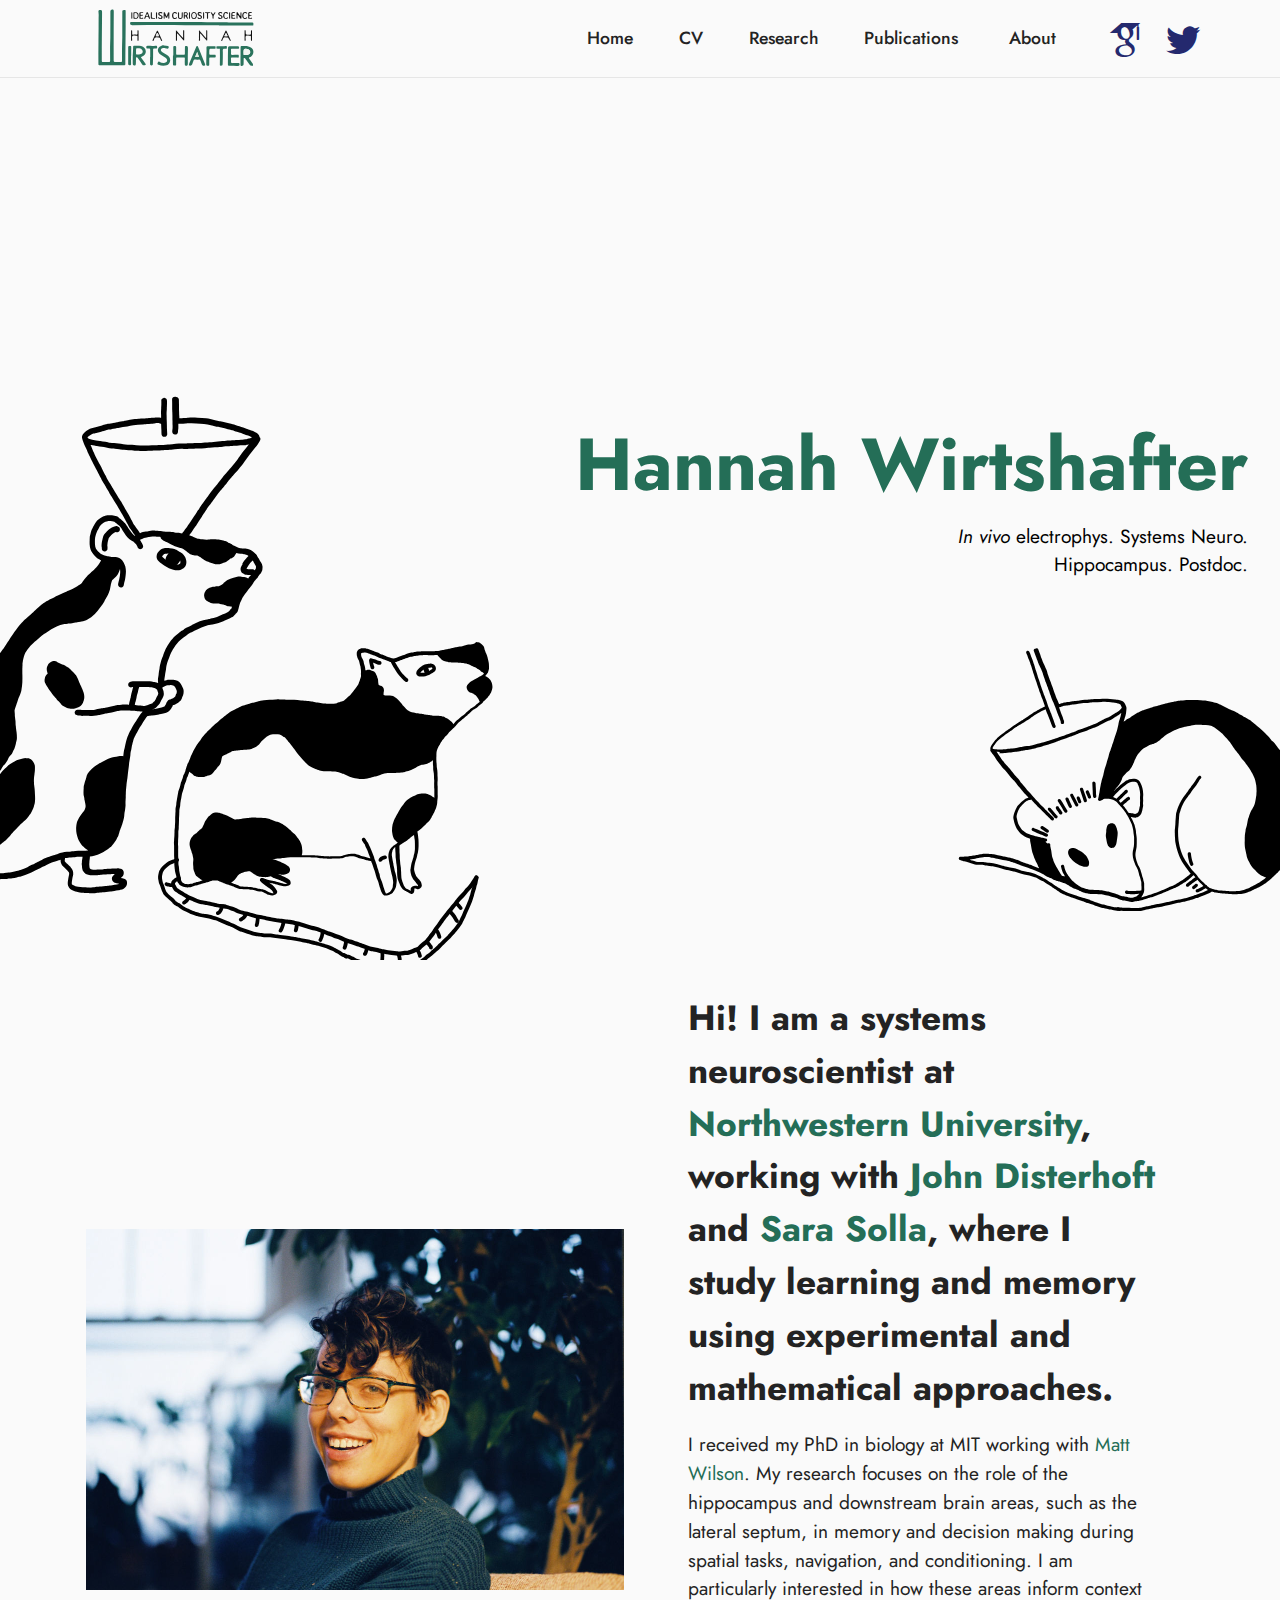
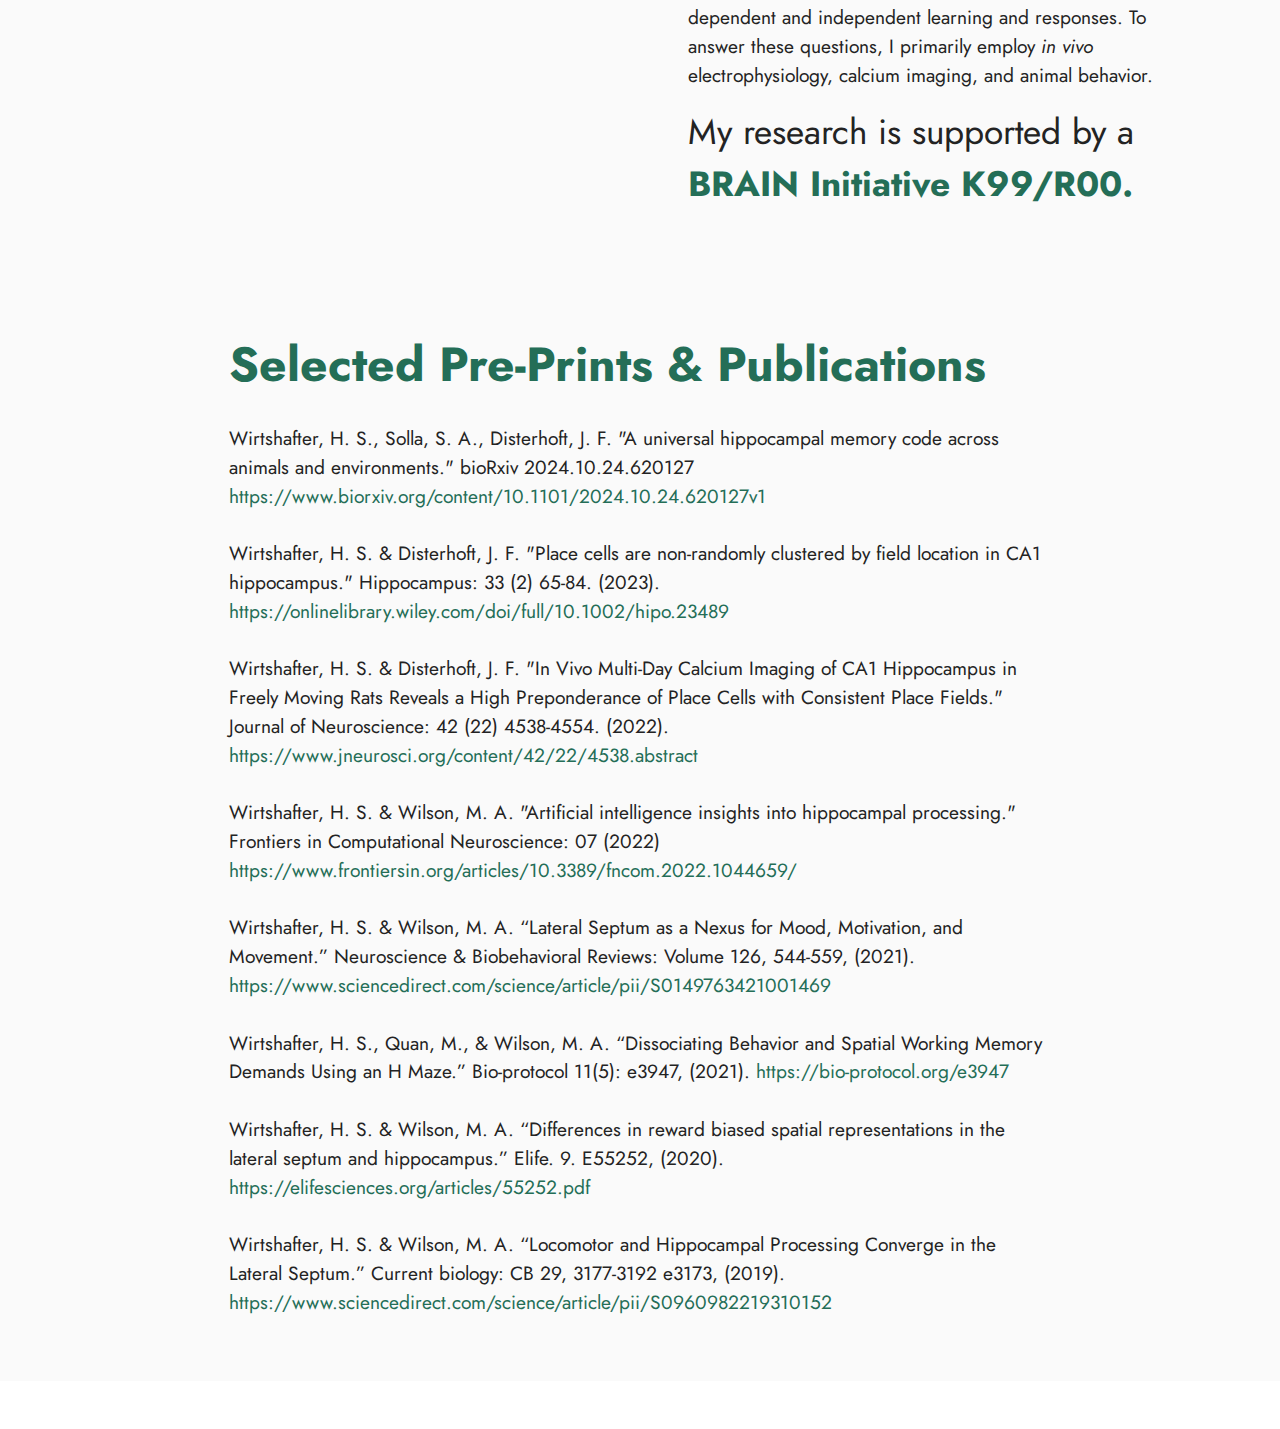
==== commit 2a173bcc: "nov 2024 updates" ====
--- a/Hannah's Site/index.html
+++ b/Hannah's Site/index.html
@@ -90,8 +90,8 @@
             </div>
             <div class="col-12 col-lg">
                 <div class="text-wrapper">
-                    <h3 class="mbr-section-title mbr-fonts-style mb-3 display-5"><strong>Hi! I am a systems neuroscientist at <a href="https://www.physio.northwestern.edu/" class="text-primary" target="_blank"><b>Northwestern University</b></a> in <a href="http://www.disterhoft.northwestern.edu/" class="text-primary"><b>John Disterhoft’s lab</b></a>, where I study learning and memory using experimental and mathematical approaches.</strong></h3>
-                    <p class="mbr-text mbr-fonts-style display-7">I received my PhD in biology at MIT working with <a href="http://web.mit.edu/wilsonlab" class="text-primary" target="_blank">Matt Wilson</a>. My research focuses on the role of the hippocampus and downstream brain areas, such as the lateral septum, in memory and decision making during spatial tasks, navigation, and conditioning. I am particularly interested in how these areas inform context dependent and independent learning and responses. To answer these questions, I primarily employ <em>in vivo</em> electrophysiology, calcium imaging, and animal behavior.</p>
+                    <h3 class="mbr-section-title mbr-fonts-style mb-3 display-5"><strong>Hi! I am a systems neuroscientist at <a href="https://www.physio.northwestern.edu/" class="text-primary" target="_blank"><b>Northwestern University</b></a>, working with <a href="http://www.disterhoft.northwestern.edu/" class="text-primary"><b>John Disterhoft</b></a> and <a href="https://www.feinberg.northwestern.edu/faculty-profiles/az/profile.html?xid=16584" class="text-primary"><b>Sara Solla</b></a>, where I study learning and memory using experimental and mathematical approaches.</strong></h3>
+                    <p class="mbr-text mbr-fonts-style display-7">I received my PhD in biology at MIT working with <a href="http://web.mit.edu/wilsonlab" class="text-primary" target="_blank">Matt Wilson</a>. My research focuses on the role of the hippocampus and downstream brain areas, such as the lateral septum, in memory and decision making during spatial tasks, navigation, and conditioning. I am particularly interested in how these areas inform context dependent and independent learning and responses. To answer these questions, I primarily employ <em>in vivo</em> electrophysiology, calcium imaging, and animal behavior.</p><h3 class="mbr-section-title mbr-fonts-style mb-3 display-5">My research is supported by a  <a href="https://braininitiative.nih.gov/research/research-overview" class="text-primary"><b>BRAIN Initiative K99/R00.</b></a></h3>
                 </div>
             </div>
         </div>
@@ -103,8 +103,8 @@
     <div class="container">
         <div class="row justify-content-center">
             <div class="title col-12 col-md-9">
-                <h3 class="mbr-section-title mbr-fonts-style align-center mb-4 display-2"><strong>Selected Publications</strong></h3>
-                <h4 class="mbr-section-subtitle align-center mbr-fonts-style mb-4 display-7">Wirtshafter, H. S. &amp; Disterhoft, J. F. "Place cells are non-randomly clustered by field location in CA1 hippocampus." Hippocampus: 33 (2) 65-84. (2023). <a href="https://onlinelibrary.wiley.com/doi/full/10.1002/hipo.23489" class="text-primary">https://onlinelibrary.wiley.com/doi/full/10.1002/hipo.23489</a><div><br></div><div>Wirtshafter, H. S. &amp; Disterhoft, J. F. "In Vivo Multi-Day Calcium Imaging of CA1 Hippocampus in Freely Moving Rats Reveals a High Preponderance of Place Cells with Consistent Place Fields." Journal of Neuroscience: 42 (22) 4538-4554. (2022). <a href="https://www.jneurosci.org/content/42/22/4538.abstract" class="text-primary">https://www.jneurosci.org/content/42/22/4538.abstract</a><br><br>Wirtshafter, H. S. & Wilson, M. A. "Artificial intelligence insights into hippocampal processing." Frontiers in Computational Neuroscience: 07 (2022) <a href="https://www.frontiersin.org/articles/10.3389/fncom.2022.1044659/full?&utm_source=Email_to_authors_&utm_medium=Email&utm_content=T1_11.5e1_author&utm_campaign=Email_publication&field=&journalName=Frontiers_in_Computational_Neuroscience&id=1044659" class="text-primary">https://www.frontiersin.org/articles/10.3389/fncom.2022.1044659/</a><br><div><br></div><div> Wirtshafter, H. S. &amp; Wilson, M. A. “Lateral Septum as a Nexus for Mood, Motivation, and Movement.” Neuroscience &amp; Biobehavioral Reviews: Volume 126, 544-559, (2021). <a href="https://www.sciencedirect.com/science/article/pii/S0149763421001469" class="text-primary" target="_blank">https://www.sciencedirect.com/science/article/pii/S0149763421001469</a><div><br></div><div>Wirtshafter, H. S., Quan, M., &amp; Wilson, M. A. “Dissociating Behavior and Spatial Working Memory Demands Using an H Maze.” Bio-protocol 11(5): e3947, (2021). <a href="https://bio-protocol.org/e3947" class="text-primary" target="_blank">https://bio-protocol.org/e3947</a></div><div><br></div><div>Wirtshafter, H. S. &amp; Wilson, M. A. “Differences in reward biased spatial representations in the lateral septum and hippocampus.” Elife. 9. E55252, (2020). <a href="https://elifesciences.org/articles/55252.pdf" class="text-primary">https://elifesciences.org/articles/55252.pdf</a></div><div><br></div><div>Wirtshafter, H. S. &amp; Wilson, M. A. “Locomotor and Hippocampal Processing Converge in the Lateral Septum.” Current biology: CB 29, 3177-3192 e3173, (2019). <a href="https://elifesciences.org/articles/55252.pdf" class="text-primary">https://www.sciencedirect.com/science/article/pii/S0960982219310152</a></div></h4>
+                <h3 class="mbr-section-title mbr-fonts-style align-center mb-4 display-2"><strong>Selected Pre-Prints & Publications</strong></h3>
+                <h4 class="mbr-section-subtitle align-center mbr-fonts-style mb-4 display-7">Wirtshafter, H. S., Solla, S. A., Disterhoft, J. F. "A universal hippocampal memory code across animals and environments." bioRxiv 2024.10.24.620127 <a href="https://www.biorxiv.org/content/10.1101/2024.10.24.620127v1" class="text-primary">https://www.biorxiv.org/content/10.1101/2024.10.24.620127v1</a><br><br>Wirtshafter, H. S. &amp; Disterhoft, J. F. "Place cells are non-randomly clustered by field location in CA1 hippocampus." Hippocampus: 33 (2) 65-84. (2023). <a href="https://onlinelibrary.wiley.com/doi/full/10.1002/hipo.23489" class="text-primary">https://onlinelibrary.wiley.com/doi/full/10.1002/hipo.23489</a><div><br></div><div>Wirtshafter, H. S. &amp; Disterhoft, J. F. "In Vivo Multi-Day Calcium Imaging of CA1 Hippocampus in Freely Moving Rats Reveals a High Preponderance of Place Cells with Consistent Place Fields." Journal of Neuroscience: 42 (22) 4538-4554. (2022). <a href="https://www.jneurosci.org/content/42/22/4538.abstract" class="text-primary">https://www.jneurosci.org/content/42/22/4538.abstract</a><br><br>Wirtshafter, H. S. & Wilson, M. A. "Artificial intelligence insights into hippocampal processing." Frontiers in Computational Neuroscience: 07 (2022) <a href="https://www.frontiersin.org/articles/10.3389/fncom.2022.1044659/full?&utm_source=Email_to_authors_&utm_medium=Email&utm_content=T1_11.5e1_author&utm_campaign=Email_publication&field=&journalName=Frontiers_in_Computational_Neuroscience&id=1044659" class="text-primary">https://www.frontiersin.org/articles/10.3389/fncom.2022.1044659/</a><br><div><br></div><div> Wirtshafter, H. S. &amp; Wilson, M. A. “Lateral Septum as a Nexus for Mood, Motivation, and Movement.” Neuroscience &amp; Biobehavioral Reviews: Volume 126, 544-559, (2021). <a href="https://www.sciencedirect.com/science/article/pii/S0149763421001469" class="text-primary" target="_blank">https://www.sciencedirect.com/science/article/pii/S0149763421001469</a><div><br></div><div>Wirtshafter, H. S., Quan, M., &amp; Wilson, M. A. “Dissociating Behavior and Spatial Working Memory Demands Using an H Maze.” Bio-protocol 11(5): e3947, (2021). <a href="https://bio-protocol.org/e3947" class="text-primary" target="_blank">https://bio-protocol.org/e3947</a></div><div><br></div><div>Wirtshafter, H. S. &amp; Wilson, M. A. “Differences in reward biased spatial representations in the lateral septum and hippocampus.” Elife. 9. E55252, (2020). <a href="https://elifesciences.org/articles/55252.pdf" class="text-primary">https://elifesciences.org/articles/55252.pdf</a></div><div><br></div><div>Wirtshafter, H. S. &amp; Wilson, M. A. “Locomotor and Hippocampal Processing Converge in the Lateral Septum.” Current biology: CB 29, 3177-3192 e3173, (2019). <a href="https://elifesciences.org/articles/55252.pdf" class="text-primary">https://www.sciencedirect.com/science/article/pii/S0960982219310152</a></div></h4>
 
             </div>
         </div>
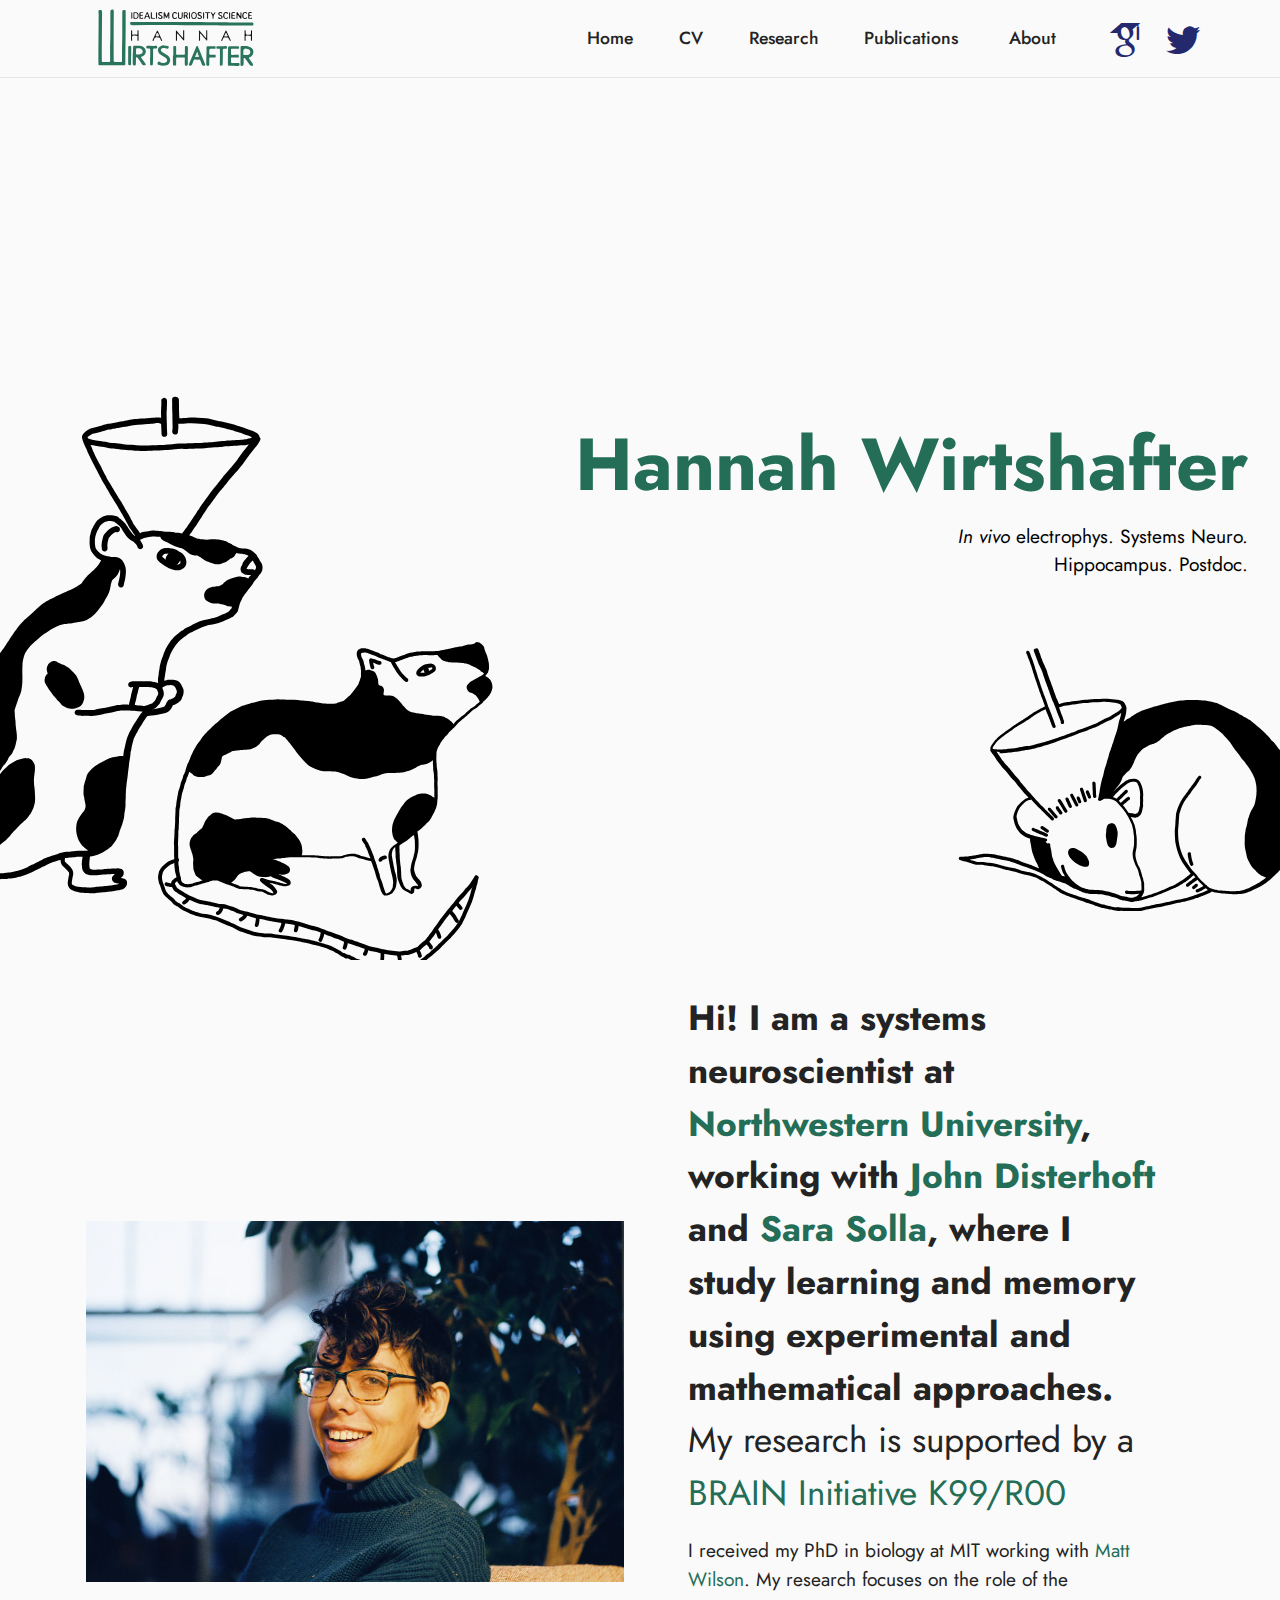
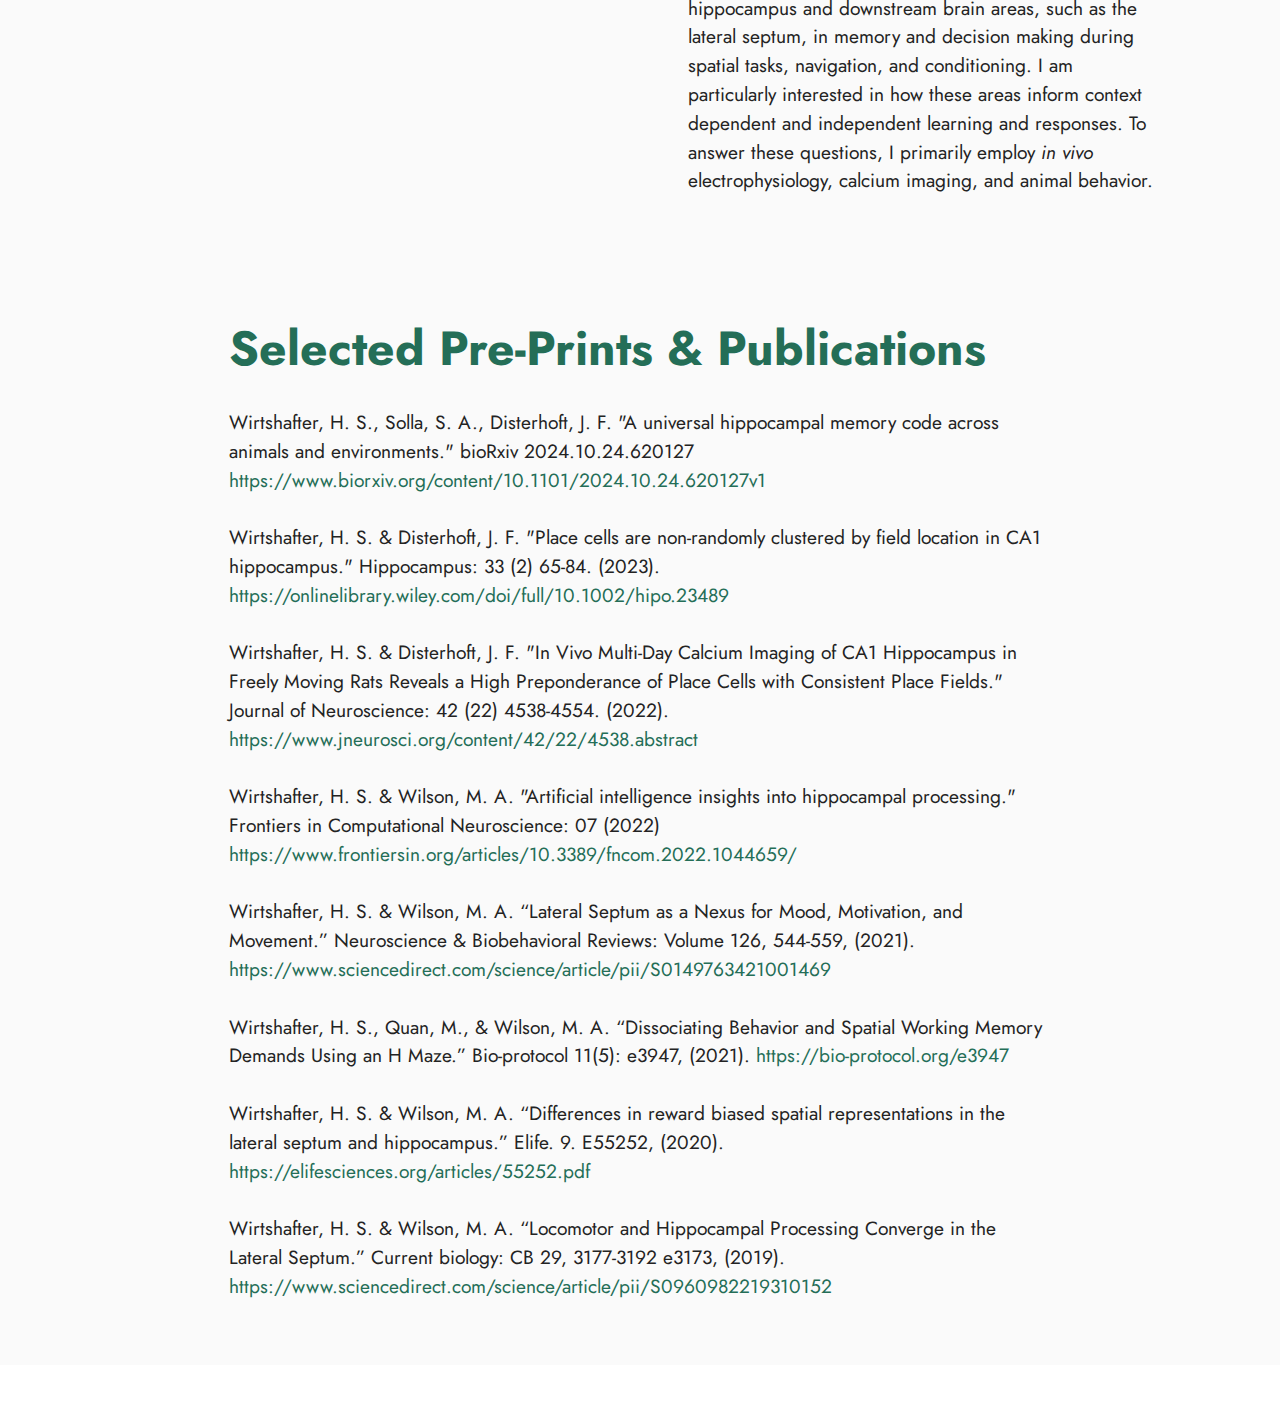
==== commit 0216b938: "2024 updates" ====
--- a/Hannah's Site/index.html
+++ b/Hannah's Site/index.html
@@ -90,8 +90,8 @@
             </div>
             <div class="col-12 col-lg">
                 <div class="text-wrapper">
-                    <h3 class="mbr-section-title mbr-fonts-style mb-3 display-5"><strong>Hi! I am a systems neuroscientist at <a href="https://www.physio.northwestern.edu/" class="text-primary" target="_blank"><b>Northwestern University</b></a>, working with <a href="http://www.disterhoft.northwestern.edu/" class="text-primary"><b>John Disterhoft</b></a> and <a href="https://www.feinberg.northwestern.edu/faculty-profiles/az/profile.html?xid=16584" class="text-primary"><b>Sara Solla</b></a>, where I study learning and memory using experimental and mathematical approaches.</strong></h3>
-                    <p class="mbr-text mbr-fonts-style display-7">I received my PhD in biology at MIT working with <a href="http://web.mit.edu/wilsonlab" class="text-primary" target="_blank">Matt Wilson</a>. My research focuses on the role of the hippocampus and downstream brain areas, such as the lateral septum, in memory and decision making during spatial tasks, navigation, and conditioning. I am particularly interested in how these areas inform context dependent and independent learning and responses. To answer these questions, I primarily employ <em>in vivo</em> electrophysiology, calcium imaging, and animal behavior.</p><h3 class="mbr-section-title mbr-fonts-style mb-3 display-5">My research is supported by a  <a href="https://braininitiative.nih.gov/research/research-overview" class="text-primary"><b>BRAIN Initiative K99/R00.</b></a></h3>
+                    <h3 class="mbr-section-title mbr-fonts-style mb-3 display-5"><strong>Hi! I am a systems neuroscientist at <a href="https://www.physio.northwestern.edu/" class="text-primary" target="_blank"><b>Northwestern University</b></a>, working with <a href="http://www.disterhoft.northwestern.edu/" class="text-primary"><b>John Disterhoft</b></a> and <a href="https://www.feinberg.northwestern.edu/faculty-profiles/az/profile.html?xid=16584" class="text-primary"><b>Sara Solla</b></a>, where I study learning and memory using experimental and mathematical approaches.</strong> My research is supported by a <a href="https://braininitiative.nih.gov/research/research-overview" class="text-primary">BRAIN Initiative K99/R00</a></h3>
+                    <p class="mbr-text mbr-fonts-style display-7">I received my PhD in biology at MIT working with <a href="http://web.mit.edu/wilsonlab" class="text-primary" target="_blank">Matt Wilson</a>. My research focuses on the role of the hippocampus and downstream brain areas, such as the lateral septum, in memory and decision making during spatial tasks, navigation, and conditioning. I am particularly interested in how these areas inform context dependent and independent learning and responses. To answer these questions, I primarily employ <em>in vivo</em> electrophysiology, calcium imaging, and animal behavior.</p><h3 class="mbr-section-title mbr-fonts-style mb-3 display-5">
                 </div>
             </div>
         </div>
